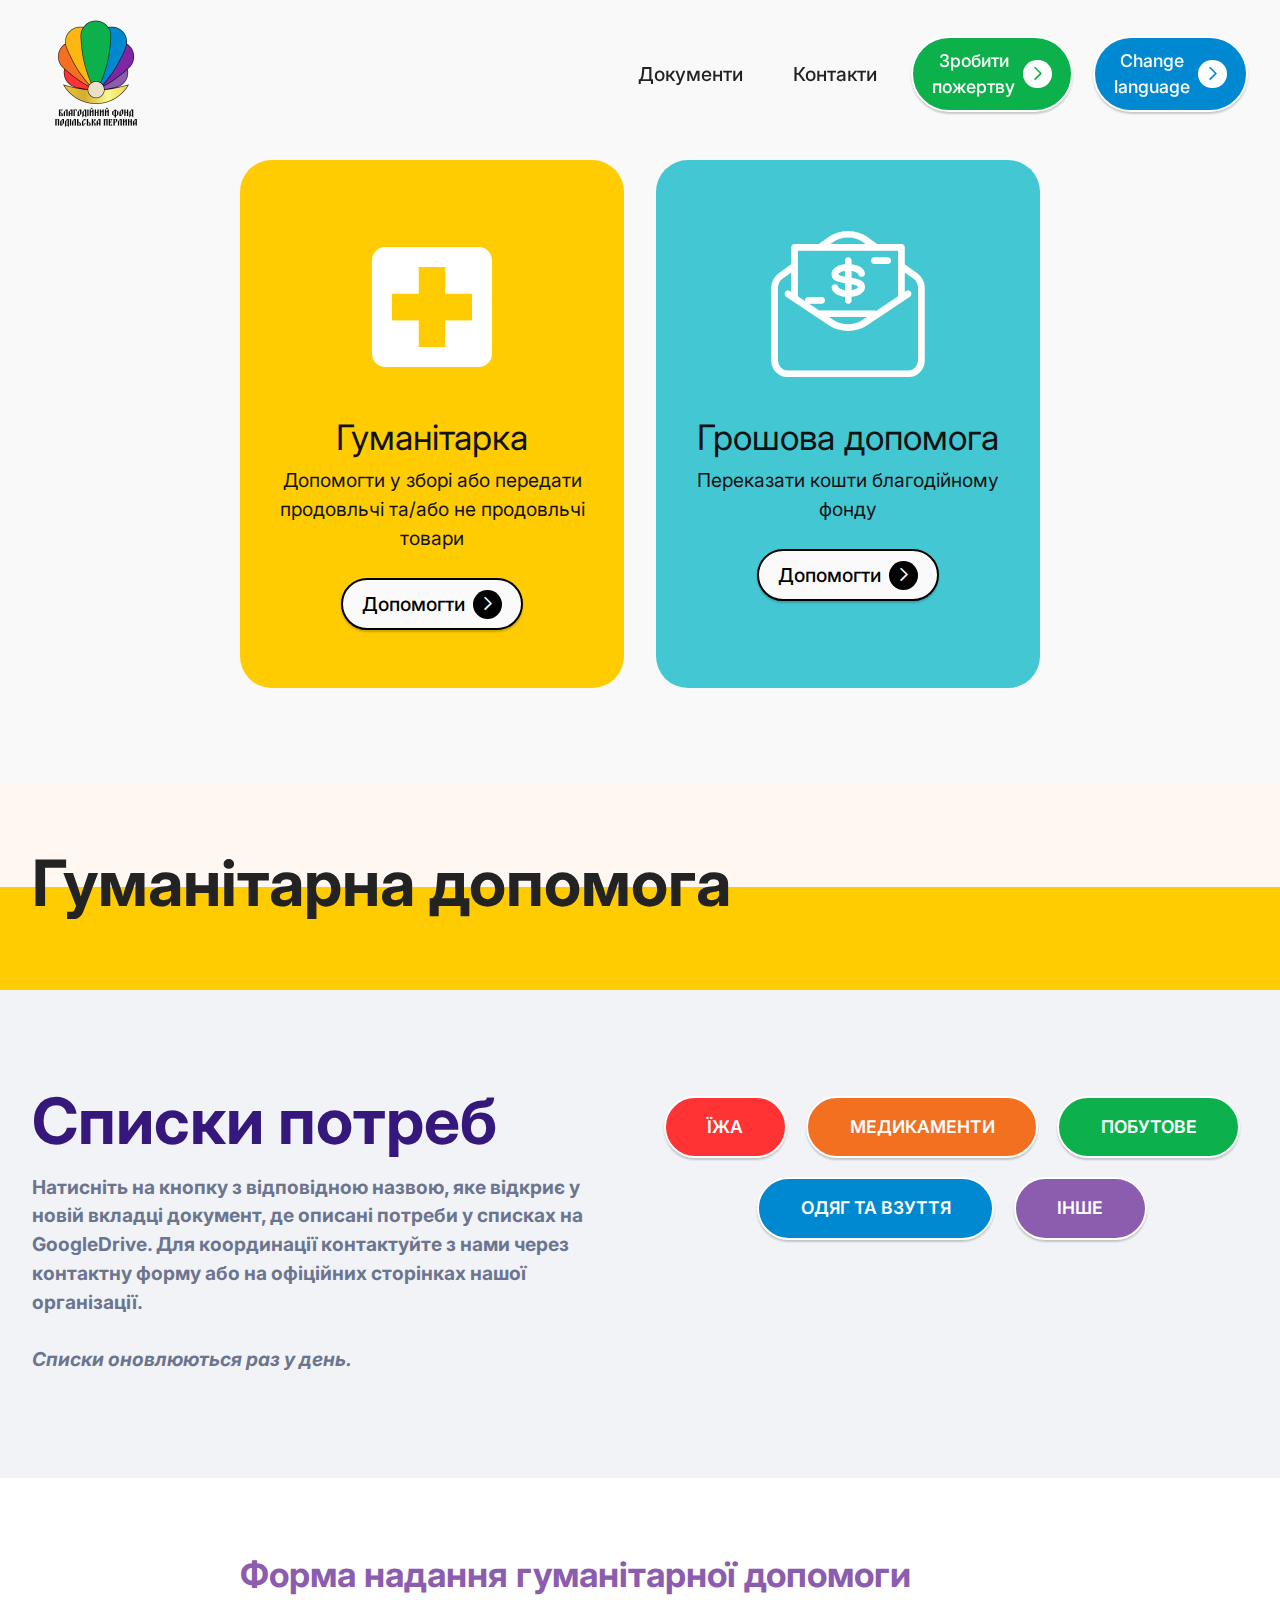
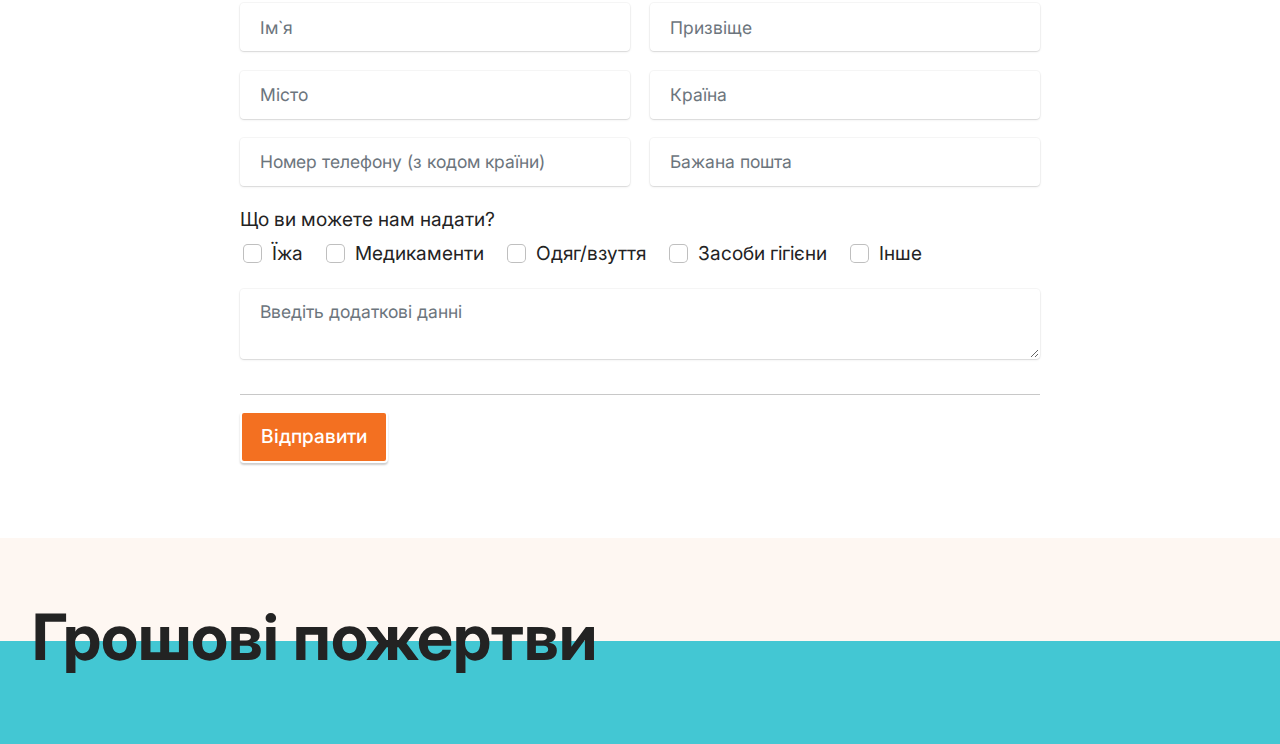
==== page1.html @ e2c73877 "create github pages" ====
<!DOCTYPE html>
<html  >
<head>
  
  <meta charset="UTF-8">
  <meta http-equiv="X-UA-Compatible" content="IE=edge">
  
  <meta name="twitter:card" content="summary_large_image"/>
  <meta name="twitter:image:src" content="">
  <meta property="og:image" content="">
  <meta name="twitter:title" content="Page 1">
  <meta name="viewport" content="width=device-width, initial-scale=1, minimum-scale=1">
  <link rel="shortcut icon" href="assets/images/final-logo-256x256.png" type="image/x-icon">
  <meta name="description" content="">
  
  
  <title>Page 1</title>
  <link rel="stylesheet" href="assets/web/assets/mobirise-icons2/mobirise2.css">
  <link rel="stylesheet" href="assets/Material-Design-Icons/css/material.css">
  <link rel="stylesheet" href="assets/icon54/style.css">
  <link rel="stylesheet" href="assets/bootstrap/css/bootstrap.min.css">
  <link rel="stylesheet" href="assets/bootstrap/css/bootstrap-grid.min.css">
  <link rel="stylesheet" href="assets/bootstrap/css/bootstrap-reboot.min.css">
  <link rel="stylesheet" href="assets/dropdown/css/style.css">
  <link rel="stylesheet" href="assets/socicon/css/styles.css">
  <link rel="stylesheet" href="assets/theme/css/style.css">
  <link rel="stylesheet" href="assets/recaptcha.css">
  <link rel="preload" href="https://fonts.googleapis.com/css?family=Inter:100,200,300,400,500,600,700,800,900&display=swap" as="style" onload="this.onload=null;this.rel='stylesheet'">
  <noscript><link rel="stylesheet" href="https://fonts.googleapis.com/css?family=Inter:100,200,300,400,500,600,700,800,900&display=swap"></noscript>
  <link rel="preload" as="style" href="assets/mobirise/css/mbr-additional.css"><link rel="stylesheet" href="assets/mobirise/css/mbr-additional.css" type="text/css">
  
  
  
  
</head>
<body>
  
  <section data-bs-version="5.1" class="menu menu1 cid-sHbQdfb5pP" once="menu" id="menu01-7">
    
    <nav class="navbar navbar-dropdown navbar-fixed-top navbar-expand-lg">
        <div class="container">
            <div class="navbar-brand">
                <span class="navbar-logo">
                    
                        <a href="index.html"><img src="assets/images/final-logo-256x256.png" alt="PodilskaPerlyna" style="height: 8rem;"></a>
                    
                </span>
                
            </div>
            <button class="navbar-toggler" type="button" data-toggle="collapse" data-bs-toggle="collapse" data-target="#navbarSupportedContent" data-bs-target="#navbarSupportedContent" aria-controls="navbarNavAltMarkup" aria-expanded="false" aria-label="Toggle navigation">
                <div class="hamburger">
                    <span></span>
                    <span></span>
                    <span></span>
                    <span></span>
                </div>
            </button>
            <div class="collapse navbar-collapse" id="navbarSupportedContent">
                <ul class="navbar-nav nav-dropdown" data-app-modern-menu="true"><li class="nav-item"><a class="nav-link link text-black text-primary display-7" href="index.html#contacts02-6">Документи</a>
                    </li><li class="nav-item"><a class="nav-link link text-black text-primary display-7" href="index.html">Контакти</a></li></ul>
                
                <div class="navbar-buttons align-right mbr-section-btn"><a class="btn btn-info display-4" href="page1.html#top"><span class="mobi-mbri mobi-mbri-arrow-next mbr-iconfont mbr-iconfont-btn"></span>Зробити <br>пожертву</a> <a class="btn btn-warning display-4" href="#"><span class="mobi-mbri mobi-mbri-arrow-next mbr-iconfont mbr-iconfont-btn"></span>Change <br>language</a></div>
            </div>
        </div>
    </nav>
</section>

<section data-bs-version="5.1" class="features9 cid-t0g4gqrXmI" id="features09-8">
    
    
    <div class="container">
        
        <div class="row justify-content-center">
            <div class="сol-12 col-md-12 col-lg-4 md-pb">
                <div class="card1 item-wrapper">

                    <div class="iconfont-wrapper">
                        <span class="mbr-iconfont mdi-maps-local-hospital"></span>
                    </div>
                    <div class="item-content">
                        <h5 class="item-title2 align-left mb-2 mbr-fonts-style display-5">Гуманітарка</h5>
                        <h6 class="item-subtitle align-right mb-1 mbr-fonts-style display-7">Допомогти у зборі або передати продовльчі та/або не продовльчі товари</h6>

                        <div class="mbr-flex mt-3">

                            <div class="mbr-section-btn align-right"><a href="page1.html#content2-9" class="btn item-btn btn-white display-7" target="_blank"><span class="mobi-mbri mobi-mbri-arrow-next mbr-iconfont mbr-iconfont-btn"></span>Допомогти</a></div>
                            


                        </div>
                        


                    </div>
                </div>
            </div>

            <div class="сol-12 col-md-12 col-lg-4 md-pb">
                <div class="card2 item-wrapper">

                    <div class="iconfont-wrapper">
                        <span class="mbr-iconfont icon54-v1-send-money"></span>
                    </div>
                    <div class="item-content">
                        <h5 class="item-title2 align-left mb-2 mbr-fonts-style display-5">Грошова допомога</h5>
                        <h6 class="item-subtitle align-right mb-1 mbr-fonts-style display-7">Переказати кошти благодійному фонду</h6>

                        <div class="mbr-flex mt-3">

                            <div class="mbr-section-btn align-right"><a href="page1.html#content2-a" class="btn item-btn btn-white display-7" target="_blank"><span class="mobi-mbri mobi-mbri-arrow-next mbr-iconfont mbr-iconfont-btn"></span>Допомогти</a></div>
                            


                        </div>
                        


                    </div>
                </div>
            </div>

            
        </div>
    </div>
</section>

<section data-bs-version="5.1" class="content2 cid-t0g6HzKvQ7" id="content2-9">
    
    <div class="container">
        <div class="row justify-content-center">
            <div class="col-md-12 col-lg-12">
                <h3 class="mbr-section-title mbr-fonts-style display-2">
                    <strong>Гуманітарна допомога</strong></h3>
            </div>
        </div>
    </div>
</section>

<section data-bs-version="5.1" class="content3 cid-t0g8P2N6ca" id="article03-b">
    
    
    <div class="container">
        <div class="row">
            <div class="title col-md-12 col-lg-6 md-pb">
                <h3 class="mbr-section-title mbr-fonts-style align-left mb-3 display-2"><strong>Списки потреб</strong></h3>
                <h4 class="mbr-section-subtitle align-left mbr-fonts-style display-7"><strong>Натисніть на кнопку з відповідною назвою, яке відкриє у новій вкладці документ, де описані потреби у списках на GoogleDrive. Для координації контактуйте з нами через контактну форму або на офіційних сторінках нашої організації.</strong><br><strong> </strong><br><strong><em>Списки оновлюються раз у день.</em></strong></h4>
            </div>

            <div class="title col-md-12 col-lg-6">
                <div class="mbr-section-btn align-center"><a class="btn btn-lg btn-secondary display-4" href="">ЇЖА</a> <a class="btn btn-lg btn-success display-4" href="">МЕДИКАМЕНТИ</a> <a class="btn btn-lg btn-info display-4" href="">ПОБУТОВЕ</a> <a class="btn btn-lg btn-warning display-4" href="">ОДЯГ ТА ВЗУТТЯ</a> <a class="btn btn-lg btn-danger display-4" href="">ІНШЕ</a></div>

            </div>

        </div>
    </div>
</section>

<section class="form cid-t0ga5apyJc" id="formbuilder-e">
    
    
    <div class="container">
        <div class="row">
            <div class="col-lg-8 mx-auto mbr-form" data-form-type="formoid">
<!--Formbuilder Form-->
<form action="https://mobirise.eu/" method="POST" class="mbr-form form-with-styler" data-form-title="HumanitarnaDopomoga"><input type="hidden" name="email" data-form-email="true" value="2bhQsGWgy21/adwQvTjBlpwGAQWY9KUEXMTEbfEfE3HYlr9jlhUGuZQUWdmT2DyfSNOU6PJ7tnDgCfJDgx7YR63k6fGGCszf20hIhl6YXCj2AbDBjR1xTj4RRVW/jTuK.yleTlwChDLpZSn/tc0/uFiON4/lZo7OaVajv/bq7+6s24Rf4b2pmg2c4R/FrAOfHh/VVBa8eZv5k9qsq65S9CguYFyOHt4yuozDpJKfjDIMpIqbeoih6f1pYstpIg8TA">
<div class="form-row">
<div hidden="hidden" data-form-alert="" class="alert alert-success col-12">Дякуємо за бажання співпрацювати! Ми відповімо щойно наші руки дійдуть до пошти!</div>
<div hidden="hidden" data-form-alert-danger="" class="alert alert-danger col-12">Oops...! some problem!</div>
</div>
<div class="dragArea row">
<div class="col-lg-12 col-md-12 col-sm-12">
<h2 class="mbr-fonts-style display-5"><strong>Форма надання гуманітарної допомоги</strong></h2>
</div>
<div class="col-lg-12 col-md-12 col-sm-12 form-group">
<div class="row">
<div class="col">
<input type="text" name="imya" placeholder="Ім`я" data-form-field="imya" class="form-control text-multiple" required="required" value="" id="imya-formbuilder-e">
</div>
<div class="col">
<input type="text" name="pryzvishche" placeholder="Призвіще" data-form-field="pryzvishche" class="form-control text-multiple" required="required" value="" id="pryzvishche-formbuilder-e">
</div>
</div>
</div>
<div class="col-lg-6 col-md-12 col-sm-12 form-group" data-for="misto">
<input type="text" name="misto" placeholder="Місто" data-form-field="misto" class="form-control display-7" value="" id="misto-formbuilder-e">
</div>
<div class="col-lg-6 col-md-12 col-sm-12 form-group" data-for="kraina" style="">
<input type="text" name="kraina" placeholder="Країна" data-form-field="kraina" class="form-control display-7" required="required" value="" id="kraina-formbuilder-e">
</div>
<div class="col-lg-6 col-md-12 col-sm-12 form-group" style="" data-for="telefon">
<input type="number" name="telefon" placeholder="Номер телефону (з кодом країни)" max="100" min="0" step="1" data-form-field="telefon" class="form-control display-7" value="" id="telefon-formbuilder-e">
</div>
<div class="col-lg-6 col-md-12 col-sm-12 form-group" data-for="email">
<input type="email" name="email" placeholder="Бажана пошта" data-form-field="email" class="form-control display-7" required="required" value="" id="email-formbuilder-e">
</div>
<div class="col-lg-12 col-md-12 col-sm-12 form-group">
<div class="form-control-label">
<label for="checkbox" class="mbr-fonts-style display-7">Що ви можете нам надати?</label>
</div>
<div data-for="Їжа" class="form-check form-check-inline ms-2">
<input type="checkbox" value="Yes" name="Їжа" data-form-field="Їжа" class="form-check-input display-7" id="Їжа-formbuilder-e">
<label for="Їжа-formbuilder-e" class="form-check-label display-7">Їжа</label>
</div>
<div data-for="Медикаменти" class="form-check form-check-inline ms-2">
<input type="checkbox" value="Yes" name="Медикаменти" data-form-field="Медикаменти" class="form-check-input display-7" id="Медикаменти-formbuilder-e">
<label for="Медикаменти-formbuilder-e" class="form-check-label display-7">Медикаменти</label>
</div>
<div data-for="Одяг/взуття" class="form-check form-check-inline ms-2">
<input type="checkbox" value="Yes" name="Одяг/взуття" data-form-field="Одяг/взуття" class="form-check-input display-7" id="Одяг/взуття-formbuilder-e">
<label for="Одяг/взуття-formbuilder-e" class="form-check-label display-7">Одяг/взуття</label>
</div>
<div data-for="Засоби гігієни" class="form-check form-check-inline ms-2">
<input type="checkbox" value="Yes" name="Засоби гігієни" data-form-field="Засоби гігієни" class="form-check-input display-7" id="Засоби гігієни-formbuilder-e">
<label for="Засоби гігієни-formbuilder-e" class="form-check-label display-7">Засоби гігієни</label>
</div>
<div data-for="Інше" class="form-check form-check-inline ms-2">
<input type="checkbox" value="Yes" name="Інше" data-form-field="Інше" class="form-check-input display-7" id="Інше-formbuilder-e">
<label for="Інше-formbuilder-e" class="form-check-label display-7">Інше</label>
</div>
</div>
<div class="col-lg-12 col-md-12 col-sm-12 form-group" data-for="povidolmenya">
<textarea name="povidolmenya" placeholder="Введіть додаткові данні" data-form-field="povidolmenya" class="form-control display-7" id="povidolmenya-formbuilder-e"></textarea>
</div>
<div class="col-lg-12 col-md-12 col-sm-12">
<hr>
</div>
<div class="col-auto"><button type="submit" class="w-100 btn btn-success display-7">Відправити</button></div>
</div>
</form><!--Formbuilder Form-->
</div>
        </div>
    </div>
</section>





<section data-bs-version="5.1" class="content2 cid-t0g6Ig52nd" id="content2-a">
    
    <div class="container">
        <div class="row justify-content-center">
            <div class="col-md-12 col-lg-12">
                <h3 class="mbr-section-title mbr-fonts-style display-2"><strong>Грошові пожертви</strong></h3>
            </div>
        </div>
    </div>
</section>


<script src="assets/bootstrap/js/bootstrap.bundle.min.js"></script>
  <script src="assets/smoothscroll/smooth-scroll.js"></script>
  <script src="assets/ytplayer/index.js"></script>
  <script src="assets/dropdown/js/navbar-dropdown.js"></script>
  <script src="assets/theme/js/script.js"></script>
  <script src="assets/formoid.min.js"></script>
  
  
  
</body>
</html>
---- assets/web/assets/mobirise-icons2/mobirise2.css ----
@font-face {
  font-family: 'Moririse2';
  font-display: swap;
  src:  url('mobirise2.eot?f2bix4');
  src:  url('mobirise2.eot?f2bix4#iefix') format('embedded-opentype'),
    url('mobirise2.ttf?f2bix4') format('truetype'),
    url('mobirise2.woff?f2bix4') format('woff'),
    url('mobirise2.svg?f2bix4#mobirise2') format('svg');
  font-weight: normal;
  font-style: normal;
}

[class^="mobi-"], [class*=" mobi-"] {
  /* use !important to prevent issues with browser extensions that change fonts */
  font-family: 'Moririse2' !important;
  speak: none;
  font-style: normal;
  font-weight: normal;
  font-variant: normal;
  text-transform: none;
  line-height: 1;

  /* Better Font Rendering =========== */
  -webkit-font-smoothing: antialiased;
  -moz-osx-font-smoothing: grayscale;
}

.mobi-mbri-add-submenu:before {
  content: "\e900";
}
.mobi-mbri-alert:before {
  content: "\e901";
}
.mobi-mbri-align-center:before {
  content: "\e902";
}
.mobi-mbri-align-justify:before {
  content: "\e903";
}
.mobi-mbri-align-left:before {
  content: "\e904";
}
.mobi-mbri-align-right:before {
  content: "\e905";
}
.mobi-mbri-android:before {
  content: "\e906";
}
.mobi-mbri-apple:before {
  content: "\e907";
}
.mobi-mbri-arrow-down:before {
  content: "\e908";
}
.mobi-mbri-arrow-next:before {
  content: "\e909";
}
.mobi-mbri-arrow-prev:before {
  content: "\e90a";
}
.mobi-mbri-arrow-up:before {
  content: "\e90b";
}
.mobi-mbri-bold:before {
  content: "\e90c";
}
.mobi-mbri-bookmark:before {
  content: "\e90d";
}
.mobi-mbri-bootstrap:before {
  content: "\e90e";
}
.mobi-mbri-briefcase:before {
  content: "\e90f";
}
.mobi-mbri-browse:before {
  content: "\e910";
}
.mobi-mbri-bulleted-list:before {
  content: "\e911";
}
.mobi-mbri-calendar:before {
  content: "\e912";
}
.mobi-mbri-camera:before {
  content: "\e913";
}
.mobi-mbri-cart-add:before {
  content: "\e914";
}
.mobi-mbri-cart-full:before {
  content: "\e915";
}
.mobi-mbri-cash:before {
  content: "\e916";
}
.mobi-mbri-change-style:before {
  content: "\e917";
}
.mobi-mbri-chat:before {
  content: "\e918";
}
.mobi-mbri-clock:before {
  content: "\e919";
}
.mobi-mbri-close:before {
  content: "\e91a";
}
.mobi-mbri-cloud:before {
  content: "\e91b";
}
.mobi-mbri-code:before {
  content: "\e91c";
}
.mobi-mbri-contact-form:before {
  content: "\e91d";
}
.mobi-mbri-credit-card:before {
  content: "\e91e";
}
.mobi-mbri-cursor-click:before {
  content: "\e91f";
}
.mobi-mbri-cust-feedback:before {
  content: "\e920";
}
.mobi-mbri-database:before {
  content: "\e921";
}
.mobi-mbri-delivery:before {
  content: "\e922";
}
.mobi-mbri-desktop:before {
  content: "\e923";
}
.mobi-mbri-devices:before {
  content: "\e924";
}
.mobi-mbri-down:before {
  content: "\e925";
}
.mobi-mbri-download-2:before {
  content: "\e926";
}
.mobi-mbri-download:before {
  content: "\e927";
}
.mobi-mbri-drag-n-drop-2:before {
  content: "\e928";
}
.mobi-mbri-drag-n-drop:before {
  content: "\e929";
}
.mobi-mbri-edit-2:before {
  content: "\e92a";
}
.mobi-mbri-edit:before {
  content: "\e92b";
}
.mobi-mbri-error:before {
  content: "\e92c";
}
.mobi-mbri-extension:before {
  content: "\e92d";
}
.mobi-mbri-features:before {
  content: "\e92e";
}
.mobi-mbri-file:before {
  content: "\e92f";
}
.mobi-mbri-flag:before {
  content: "\e930";
}
.mobi-mbri-folder:before {
  content: "\e931";
}
.mobi-mbri-gift:before {
  content: "\e932";
}
.mobi-mbri-github:before {
  content: "\e933";
}
.mobi-mbri-globe-2:before {
  content: "\e934";
}
.mobi-mbri-globe:before {
  content: "\e935";
}
.mobi-mbri-growing-chart:before {
  content: "\e936";
}
.mobi-mbri-hearth:before {
  content: "\e937";
}
.mobi-mbri-help:before {
  content: "\e938";
}
.mobi-mbri-home:before {
  content: "\e939";
}
.mobi-mbri-hot-cup:before {
  content: "\e93a";
}
.mobi-mbri-idea:before {
  content: "\e93b";
}
.mobi-mbri-image-gallery:before {
  content: "\e93c";
}
.mobi-mbri-image-slider:before {
  content: "\e93d";
}
.mobi-mbri-info:before {
  content: "\e93e";
}
.mobi-mbri-italic:before {
  content: "\e93f";
}
.mobi-mbri-key:before {
  content: "\e940";
}
.mobi-mbri-laptop:before {
  content: "\e941";
}
.mobi-mbri-layers:before {
  content: "\e942";
}
.mobi-mbri-left-right:before {
  content: "\e943";
}
.mobi-mbri-left:before {
  content: "\e944";
}
.mobi-mbri-letter:before {
  content: "\e945";
}
.mobi-mbri-like:before {
  content: "\e946";
}
.mobi-mbri-link:before {
  content: "\e947";
}
.mobi-mbri-lock:before {
  content: "\e948";
}
.mobi-mbri-login:before {
  content: "\e949";
}
.mobi-mbri-logout:before {
  content: "\e94a";
}
.mobi-mbri-magic-stick:before {
  content: "\e94b";
}
.mobi-mbri-map-pin:before {
  content: "\e94c";
}
.mobi-mbri-menu:before {
  content: "\e94d";
}
.mobi-mbri-mobile-2:before {
  content: "\e94e";
}
.mobi-mbri-mobile-horizontal:before {
  content: "\e94f";
}
.mobi-mbri-mobile:before {
  content: "\e950";
}
.mobi-mbri-mobirise:before {
  content: "\e951";
}
.mobi-mbri-more-horizontal:before {
  content: "\e952";
}
.mobi-mbri-more-vertical:before {
  content: "\e953";
}
.mobi-mbri-music:before {
  content: "\e954";
}
.mobi-mbri-new-file:before {
  content: "\e955";
}
.mobi-mbri-numbered-list:before {
  content: "\e956";
}
.mobi-mbri-opened-folder:before {
  content: "\e957";
}
.mobi-mbri-pages:before {
  content: "\e958";
}
.mobi-mbri-paper-plane:before {
  content: "\e959";
}
.mobi-mbri-paperclip:before {
  content: "\e95a";
}
.mobi-mbri-phone:before {
  content: "\e95b";
}
.mobi-mbri-photo:before {
  content: "\e95c";
}
.mobi-mbri-photos:before {
  content: "\e95d";
}
.mobi-mbri-pin:before {
  content: "\e95e";
}
.mobi-mbri-play:before {
  content: "\e95f";
}
.mobi-mbri-plus:before {
  content: "\e960";
}
.mobi-mbri-preview:before {
  content: "\e961";
}
.mobi-mbri-print:before {
  content: "\e962";
}
.mobi-mbri-protect:before {
  content: "\e963";
}
.mobi-mbri-question:before {
  content: "\e964";
}
.mobi-mbri-quote-left:before {
  content: "\e965";
}
.mobi-mbri-quote-right:before {
  content: "\e966";
}
.mobi-mbri-redo:before {
  content: "\e967";
}
.mobi-mbri-refresh:before {
  content: "\e968";
}
.mobi-mbri-responsive-2:before {
  content: "\e969";
}
.mobi-mbri-responsive:before {
  content: "\e96a";
}
.mobi-mbri-right:before {
  content: "\e96b";
}
.mobi-mbri-rocket:before {
  content: "\e96c";
}
.mobi-mbri-sad-face:before {
  content: "\e96d";
}
.mobi-mbri-sale:before {
  content: "\e96e";
}
.mobi-mbri-save:before {
  content: "\e96f";
}
.mobi-mbri-search:before {
  content: "\e970";
}
.mobi-mbri-setting-2:before {
  content: "\e971";
}
.mobi-mbri-setting-3:before {
  content: "\e972";
}
.mobi-mbri-setting:before {
  content: "\e973";
}
.mobi-mbri-share:before {
  content: "\e974";
}
.mobi-mbri-shopping-bag:before {
  content: "\e975";
}
.mobi-mbri-shopping-basket:before {
  content: "\e976";
}
.mobi-mbri-shopping-cart:before {
  content: "\e977";
}
.mobi-mbri-sites:before {
  content: "\e978";
}
.mobi-mbri-smile-face:before {
  content: "\e979";
}
.mobi-mbri-speed:before {
  content: "\e97a";
}
.mobi-mbri-star:before {
  content: "\e97b";
}
.mobi-mbri-success:before {
  content: "\e97c";
}
.mobi-mbri-sun:before {
  content: "\e97d";
}
.mobi-mbri-sun2:before {
  content: "\e97e";
}
.mobi-mbri-tablet-vertical:before {
  content: "\e97f";
}
.mobi-mbri-tablet:before {
  content: "\e980";
}
.mobi-mbri-target:before {
  content: "\e981";
}
.mobi-mbri-timer:before {
  content: "\e982";
}
.mobi-mbri-to-ftp:before {
  content: "\e983";
}
.mobi-mbri-to-local-drive:before {
  content: "\e984";
}
.mobi-mbri-touch-swipe:before {
  content: "\e985";
}
.mobi-mbri-touch:before {
  content: "\e986";
}
.mobi-mbri-trash:before {
  content: "\e987";
}
.mobi-mbri-underline:before {
  content: "\e988";
}
.mobi-mbri-undo:before {
  content: "\e989";
}
.mobi-mbri-unlink:before {
  content: "\e98a";
}
.mobi-mbri-unlock:before {
  content: "\e98b";
}
.mobi-mbri-up-down:before {
  content: "\e98c";
}
.mobi-mbri-up:before {
  content: "\e98d";
}
.mobi-mbri-update:before {
  content: "\e98e";
}
.mobi-mbri-upload-2:before {
  content: "\e98f";
}
.mobi-mbri-upload:before {
  content: "\e990";
}
.mobi-mbri-user-2:before {
  content: "\e991";
}
.mobi-mbri-user:before {
  content: "\e992";
}
.mobi-mbri-users:before {
  content: "\e993";
}
.mobi-mbri-video-play:before {
  content: "\e994";
}
.mobi-mbri-video:before {
  content: "\e995";
}
.mobi-mbri-watch:before {
  content: "\e996";
}
.mobi-mbri-website-theme-2:before {
  content: "\e997";
}
.mobi-mbri-website-theme:before {
  content: "\e998";
}
.mobi-mbri-wifi:before {
  content: "\e999";
}
.mobi-mbri-windows:before {
  content: "\e99a";
}
.mobi-mbri-zoom-in:before {
  content: "\e99b";
}
.mobi-mbri-zoom-out:before {
  content: "\e99c";
}
---- assets/Material-Design-Icons/css/material.css ----
@font-face {
  font-family: 'Material-Design-Icons';
  src: url('../fonts/Material-Design-Icons.eot?3ocs8m');
  src: url('../fonts/Material-Design-Icons.eot?#iefix3ocs8m') format('embedded-opentype'), url('../fonts/Material-Design-Icons.woff?3ocs8m') format('woff'), url('../fonts/Material-Design-Icons.ttf?3ocs8m') format('truetype'), url('../fonts/Material-Design-Icons.svg?3ocs8m#Material-Design-Icons') format('svg');
  font-weight: normal;
  font-style: normal;
}
[class^="mdi-"],
[class*="mdi-"] {
  speak: none;
  display: inline-block;
  font-style: normal;
  font-variant:normal;
  font-weight:normal;
/*  font-size:24px;*/
  line-height:1;
  font-family:'Material-Design-Icons' !important;
  text-rendering: auto;
  
  -webkit-font-smoothing: antialiased;
  -moz-osx-font-smoothing: grayscale;
  -webkit-transform: translate(0, 0);
      -ms-transform: translate(0, 0);
          transform: translate(0, 0);
}
[class^="mdi-"]:before,
[class*="mdi-"]:before {
  display: inline-block;
  speak: none;
  text-decoration: inherit;
}
[class^="mdi-"].pull-left,
[class*="mdi-"].pull-left {
  margin-right: .3em;
}
[class^="mdi-"].pull-right,
[class*="mdi-"].pull-right {
  margin-left: .3em;
}
[class^="mdi-"].mdi-lg:before,
[class*="mdi-"].mdi-lg:before,
[class^="mdi-"].mdi-lg:after,
[class*="mdi-"].mdi-lg:after {
  font-size: 1.33333333em;
  line-height: 0.75em;
  vertical-align: -15%;
}
[class^="mdi-"].mdi-2x:before,
[class*="mdi-"].mdi-2x:before,
[class^="mdi-"].mdi-2x:after,
[class*="mdi-"].mdi-2x:after {
  font-size: 2em;
}
[class^="mdi-"].mdi-3x:before,
[class*="mdi-"].mdi-3x:before,
[class^="mdi-"].mdi-3x:after,
[class*="mdi-"].mdi-3x:after {
  font-size: 3em;
}
[class^="mdi-"].mdi-4x:before,
[class*="mdi-"].mdi-4x:before,
[class^="mdi-"].mdi-4x:after,
[class*="mdi-"].mdi-4x:after {
  font-size: 4em;
}
[class^="mdi-"].mdi-5x:before,
[class*="mdi-"].mdi-5x:before,
[class^="mdi-"].mdi-5x:after,
[class*="mdi-"].mdi-5x:after {
  font-size: 5em;
}
[class^="mdi-device-signal-cellular-"]:after,
[class^="mdi-device-battery-"]:after,
[class^="mdi-device-battery-charging-"]:after,
[class^="mdi-device-signal-cellular-connected-no-internet-"]:after,
[class^="mdi-device-signal-wifi-"]:after,
[class^="mdi-device-signal-wifi-statusbar-not-connected"]:after,
.mdi-device-network-wifi:after {
  opacity: .3;
  position: absolute;
  left: 0;
  top: 0;
  z-index: 1;
  display: inline-block;
  speak: none;
  text-decoration: inherit;
}
[class^="mdi-device-signal-cellular-"]:after {
  content: "\e758";
}
[class^="mdi-device-battery-"]:after {
  content: "\e735";
}
[class^="mdi-device-battery-charging-"]:after {
  content: "\e733";
}
[class^="mdi-device-signal-cellular-connected-no-internet-"]:after {
  content: "\e75d";
}
[class^="mdi-device-signal-wifi-"]:after,
.mdi-device-network-wifi:after {
  content: "\e765";
}
[class^="mdi-device-signal-wifi-statusbasr-not-connected"]:after {
  content: "\e8f7";
}
.mdi-device-signal-cellular-off:after,
.mdi-device-signal-cellular-null:after,
.mdi-device-signal-cellular-no-sim:after,
.mdi-device-signal-wifi-off:after,
.mdi-device-signal-wifi-4-bar:after,
.mdi-device-signal-cellular-4-bar:after,
.mdi-device-battery-alert:after,
.mdi-device-signal-cellular-connected-no-internet-4-bar:after,
.mdi-device-battery-std:after,
.mdi-device-battery-full .mdi-device-battery-unknown:after {
  content: "";
}
.mdi-fw {
  width: 1.28571429em;
  text-align: center;
}
.mdi-ul {
  padding-left: 0;
  margin-left: 2.14285714em;
  list-style-type: none;
}
.mdi-ul > li {
  position: relative;
}
.mdi-li {
  position: absolute;
  left: -2.14285714em;
  width: 2.14285714em;
  top: 0.14285714em;
  text-align: center;
}
.mdi-li.mdi-lg {
  left: -1.85714286em;
}
.mdi-border {
  padding: .2em .25em .15em;
  border: solid 0.08em #eeeeee;
  border-radius: .1em;
}
.mdi-spin {
  -webkit-animation: mdi-spin 2s infinite linear;
  animation: mdi-spin 2s infinite linear;
  -webkit-transform-origin: 50% 50%;
  -ms-transform-origin: 50% 50%;
      transform-origin: 50% 50%;
}
.mdi-pulse {
  -webkit-animation: mdi-spin 1s steps(8) infinite;
  animation: mdi-spin 1s steps(8) infinite;
  -webkit-transform-origin: 50% 50%;
  -ms-transform-origin: 50% 50%;
      transform-origin: 50% 50%;
}
@-webkit-keyframes mdi-spin {
  0% {
    -webkit-transform: rotate(0deg);
    transform: rotate(0deg);
  }
  100% {
    -webkit-transform: rotate(359deg);
    transform: rotate(359deg);
  }
}
@keyframes mdi-spin {
  0% {
    -webkit-transform: rotate(0deg);
    transform: rotate(0deg);
  }
  100% {
    -webkit-transform: rotate(359deg);
    transform: rotate(359deg);
  }
}
.mdi-rotate-90 {
  filter: progid:DXImageTransform.Microsoft.BasicImage(rotation=1);
  -webkit-transform: rotate(90deg);
  -ms-transform: rotate(90deg);
  transform: rotate(90deg);
}
.mdi-rotate-180 {
  filter: progid:DXImageTransform.Microsoft.BasicImage(rotation=2);
  -webkit-transform: rotate(180deg);
  -ms-transform: rotate(180deg);
  transform: rotate(180deg);
}
.mdi-rotate-270 {
  filter: progid:DXImageTransform.Microsoft.BasicImage(rotation=3);
  -webkit-transform: rotate(270deg);
  -ms-transform: rotate(270deg);
  transform: rotate(270deg);
}
.mdi-flip-horizontal {
  filter: progid:DXImageTransform.Microsoft.BasicImage(rotation=0, mirror=1);
  -webkit-transform: scale(-1, 1);
  -ms-transform: scale(-1, 1);
  transform: scale(-1, 1);
}
.mdi-flip-vertical {
  filter: progid:DXImageTransform.Microsoft.BasicImage(rotation=2, mirror=1);
  -webkit-transform: scale(1, -1);
  -ms-transform: scale(1, -1);
  transform: scale(1, -1);
}
:root .mdi-rotate-90,
:root .mdi-rotate-180,
:root .mdi-rotate-270,
:root .mdi-flip-horizontal,
:root .mdi-flip-vertical {
  -webkit-filter: none;
          filter: none;
}
.mdi-stack {
  position: relative;
  display: inline-block;
  width: 2em;
  height: 2em;
  line-height: 2em;
  vertical-align: middle;
}
.mdi-stack-1x,
.mdi-stack-2x {
  position: absolute;
  left: 0;
  width: 100%;
  text-align: center;
}
.mdi-stack-1x {
  line-height: inherit;
}
.mdi-stack-2x {
  font-size: 2em;
}
.mdi-inverse {
  color: #ffffff;
}
/* Start Icons */
.mdi-action-3d-rotation:before {
  content: "\e600";
}
.mdi-action-accessibility:before {
  content: "\e601";
}
.mdi-action-account-balance-wallet:before {
  content: "\e602";
}
.mdi-action-account-balance:before {
  content: "\e603";
}
.mdi-action-account-box:before {
  content: "\e604";
}
.mdi-action-account-child:before {
  content: "\e605";
}
.mdi-action-account-circle:before {
  content: "\e606";
}
.mdi-action-add-shopping-cart:before {
  content: "\e607";
}
.mdi-action-alarm-add:before {
  content: "\e608";
}
.mdi-action-alarm-off:before {
  content: "\e609";
}
.mdi-action-alarm-on:before {
  content: "\e60a";
}
.mdi-action-alarm:before {
  content: "\e60b";
}
.mdi-action-android:before {
  content: "\e60c";
}
.mdi-action-announcement:before {
  content: "\e60d";
}
.mdi-action-aspect-ratio:before {
  content: "\e60e";
}
.mdi-action-assessment:before {
  content: "\e60f";
}
.mdi-action-assignment-ind:before {
  content: "\e610";
}
.mdi-action-assignment-late:before {
  content: "\e611";
}
.mdi-action-assignment-return:before {
  content: "\e612";
}
.mdi-action-assignment-returned:before {
  content: "\e613";
}
.mdi-action-assignment-turned-in:before {
  content: "\e614";
}
.mdi-action-assignment:before {
  content: "\e615";
}
.mdi-action-autorenew:before {
  content: "\e616";
}
.mdi-action-backup:before {
  content: "\e617";
}
.mdi-action-book:before {
  content: "\e618";
}
.mdi-action-bookmark-outline:before {
  content: "\e619";
}
.mdi-action-bookmark:before {
  content: "\e61a";
}
.mdi-action-bug-report:before {
  content: "\e61b";
}
.mdi-action-cached:before {
  content: "\e61c";
}
.mdi-action-check-circle:before {
  content: "\e61d";
}
.mdi-action-class:before {
  content: "\e61e";
}
.mdi-action-credit-card:before {
  content: "\e61f";
}
.mdi-action-dashboard:before {
  content: "\e620";
}
.mdi-action-delete:before {
  content: "\e621";
}
.mdi-action-description:before {
  content: "\e622";
}
.mdi-action-dns:before {
  content: "\e623";
}
.mdi-action-done-all:before {
  content: "\e624";
}
.mdi-action-done:before {
  content: "\e625";
}
.mdi-action-event:before {
  content: "\e626";
}
.mdi-action-exit-to-app:before {
  content: "\e627";
}
.mdi-action-explore:before {
  content: "\e628";
}
.mdi-action-extension:before {
  content: "\e629";
}
.mdi-action-face-unlock:before {
  content: "\e62a";
}
.mdi-action-favorite-outline:before {
  content: "\e62b";
}
.mdi-action-favorite:before {
  content: "\e62c";
}
.mdi-action-find-in-page:before {
  content: "\e62d";
}
.mdi-action-find-replace:before {
  content: "\e62e";
}
.mdi-action-flip-to-back:before {
  content: "\e62f";
}
.mdi-action-flip-to-front:before {
  content: "\e630";
}
.mdi-action-get-app:before {
  content: "\e631";
}
.mdi-action-grade:before {
  content: "\e632";
}
.mdi-action-group-work:before {
  content: "\e633";
}
.mdi-action-help:before {
  content: "\e634";
}
.mdi-action-highlight-remove:before {
  content: "\e635";
}
.mdi-action-history:before {
  content: "\e636";
}
.mdi-action-home:before {
  content: "\e637";
}
.mdi-action-https:before {
  content: "\e638";
}
.mdi-action-info-outline:before {
  content: "\e639";
}
.mdi-action-info:before {
  content: "\e63a";
}
.mdi-action-input:before {
  content: "\e63b";
}
.mdi-action-invert-colors:before {
  content: "\e63c";
}
.mdi-action-label-outline:before {
  content: "\e63d";
}
.mdi-action-label:before {
  content: "\e63e";
}
.mdi-action-language:before {
  content: "\e63f";
}
.mdi-action-launch:before {
  content: "\e640";
}
.mdi-action-list:before {
  content: "\e641";
}
.mdi-action-lock-open:before {
  content: "\e642";
}
.mdi-action-lock-outline:before {
  content: "\e643";
}
.mdi-action-lock:before {
  content: "\e644";
}
.mdi-action-loyalty:before {
  content: "\e645";
}
.mdi-action-markunread-mailbox:before {
  content: "\e646";
}
.mdi-action-note-add:before {
  content: "\e647";
}
.mdi-action-open-in-browser:before {
  content: "\e648";
}
.mdi-action-open-in-new:before {
  content: "\e649";
}
.mdi-action-open-with:before {
  content: "\e64a";
}
.mdi-action-pageview:before {
  content: "\e64b";
}
.mdi-action-payment:before {
  content: "\e64c";
}
.mdi-action-perm-camera-mic:before {
  content: "\e64d";
}
.mdi-action-perm-contact-cal:before {
  content: "\e64e";
}
.mdi-action-perm-data-setting:before {
  content: "\e64f";
}
.mdi-action-perm-device-info:before {
  content: "\e650";
}
.mdi-action-perm-identity:before {
  content: "\e651";
}
.mdi-action-perm-media:before {
  content: "\e652";
}
.mdi-action-perm-phone-msg:before {
  content: "\e653";
}
.mdi-action-perm-scan-wifi:before {
  content: "\e654";
}
.mdi-action-picture-in-picture:before {
  content: "\e655";
}
.mdi-action-polymer:before {
  content: "\e656";
}
.mdi-action-print:before {
  content: "\e657";
}
.mdi-action-query-builder:before {
  content: "\e658";
}
.mdi-action-question-answer:before {
  content: "\e659";
}
.mdi-action-receipt:before {
  content: "\e65a";
}
.mdi-action-redeem:before {
  content: "\e65b";
}
.mdi-action-reorder:before {
  content: "\e65c";
}
.mdi-action-report-problem:before {
  content: "\e65d";
}
.mdi-action-restore:before {
  content: "\e65e";
}
.mdi-action-room:before {
  content: "\e65f";
}
.mdi-action-schedule:before {
  content: "\e660";
}
.mdi-action-search:before {
  content: "\e661";
}
.mdi-action-settings-applications:before {
  content: "\e662";
}
.mdi-action-settings-backup-restore:before {
  content: "\e663";
}
.mdi-action-settings-bluetooth:before {
  content: "\e664";
}
.mdi-action-settings-cell:before {
  content: "\e665";
}
.mdi-action-settings-display:before {
  content: "\e666";
}
.mdi-action-settings-ethernet:before {
  content: "\e667";
}
.mdi-action-settings-input-antenna:before {
  content: "\e668";
}
.mdi-action-settings-input-component:before {
  content: "\e669";
}
.mdi-action-settings-input-composite:before {
  content: "\e66a";
}
.mdi-action-settings-input-hdmi:before {
  content: "\e66b";
}
.mdi-action-settings-input-svideo:before {
  content: "\e66c";
}
.mdi-action-settings-overscan:before {
  content: "\e66d";
}
.mdi-action-settings-phone:before {
  content: "\e66e";
}
.mdi-action-settings-power:before {
  content: "\e66f";
}
.mdi-action-settings-remote:before {
  content: "\e670";
}
.mdi-action-settings-voice:before {
  content: "\e671";
}
.mdi-action-settings:before {
  content: "\e672";
}
.mdi-action-shop-two:before {
  content: "\e673";
}
.mdi-action-shop:before {
  content: "\e674";
}
.mdi-action-shopping-basket:before {
  content: "\e675";
}
.mdi-action-shopping-cart:before {
  content: "\e676";
}
.mdi-action-speaker-notes:before {
  content: "\e677";
}
.mdi-action-spellcheck:before {
  content: "\e678";
}
.mdi-action-star-rate:before {
  content: "\e679";
}
.mdi-action-stars:before {
  content: "\e67a";
}
.mdi-action-store:before {
  content: "\e67b";
}
.mdi-action-subject:before {
  content: "\e67c";
}
.mdi-action-supervisor-account:before {
  content: "\e67d";
}
.mdi-action-swap-horiz:before {
  content: "\e67e";
}
.mdi-action-swap-vert-circle:before {
  content: "\e67f";
}
.mdi-action-swap-vert:before {
  content: "\e680";
}
.mdi-action-system-update-tv:before {
  content: "\e681";
}
.mdi-action-tab-unselected:before {
  content: "\e682";
}
.mdi-action-tab:before {
  content: "\e683";
}
.mdi-action-theaters:before {
  content: "\e684";
}
.mdi-action-thumb-down:before {
  content: "\e685";
}
.mdi-action-thumb-up:before {
  content: "\e686";
}
.mdi-action-thumbs-up-down:before {
  content: "\e687";
}
.mdi-action-toc:before {
  content: "\e688";
}
.mdi-action-today:before {
  content: "\e689";
}
.mdi-action-track-changes:before {
  content: "\e68a";
}
.mdi-action-translate:before {
  content: "\e68b";
}
.mdi-action-trending-down:before {
  content: "\e68c";
}
.mdi-action-trending-neutral:before {
  content: "\e68d";
}
.mdi-action-trending-up:before {
  content: "\e68e";
}
.mdi-action-turned-in-not:before {
  content: "\e68f";
}
.mdi-action-turned-in:before {
  content: "\e690";
}
.mdi-action-verified-user:before {
  content: "\e691";
}
.mdi-action-view-agenda:before {
  content: "\e692";
}
.mdi-action-view-array:before {
  content: "\e693";
}
.mdi-action-view-carousel:before {
  content: "\e694";
}
.mdi-action-view-column:before {
  content: "\e695";
}
.mdi-action-view-day:before {
  content: "\e696";
}
.mdi-action-view-headline:before {
  content: "\e697";
}
.mdi-action-view-list:before {
  content: "\e698";
}
.mdi-action-view-module:before {
  content: "\e699";
}
.mdi-action-view-quilt:before {
  content: "\e69a";
}
.mdi-action-view-stream:before {
  content: "\e69b";
}
.mdi-action-view-week:before {
  content: "\e69c";
}
.mdi-action-visibility-off:before {
  content: "\e69d";
}
.mdi-action-visibility:before {
  content: "\e69e";
}
.mdi-action-wallet-giftcard:before {
  content: "\e69f";
}
.mdi-action-wallet-membership:before {
  content: "\e6a0";
}
.mdi-action-wallet-travel:before {
  content: "\e6a1";
}
.mdi-action-work:before {
  content: "\e6a2";
}
.mdi-alert-error:before {
  content: "\e6a3";
}
.mdi-alert-warning:before {
  content: "\e6a4";
}
.mdi-av-album:before {
  content: "\e6a5";
}
.mdi-av-closed-caption:before {
  content: "\e6a6";
}
.mdi-av-equalizer:before {
  content: "\e6a7";
}
.mdi-av-explicit:before {
  content: "\e6a8";
}
.mdi-av-fast-forward:before {
  content: "\e6a9";
}
.mdi-av-fast-rewind:before {
  content: "\e6aa";
}
.mdi-av-games:before {
  content: "\e6ab";
}
.mdi-av-hearing:before {
  content: "\e6ac";
}
.mdi-av-high-quality:before {
  content: "\e6ad";
}
.mdi-av-loop:before {
  content: "\e6ae";
}
.mdi-av-mic-none:before {
  content: "\e6af";
}
.mdi-av-mic-off:before {
  content: "\e6b0";
}
.mdi-av-mic:before {
  content: "\e6b1";
}
.mdi-av-movie:before {
  content: "\e6b2";
}
.mdi-av-my-library-add:before {
  content: "\e6b3";
}
.mdi-av-my-library-books:before {
  content: "\e6b4";
}
.mdi-av-my-library-music:before {
  content: "\e6b5";
}
.mdi-av-new-releases:before {
  content: "\e6b6";
}
.mdi-av-not-interested:before {
  content: "\e6b7";
}
.mdi-av-pause-circle-fill:before {
  content: "\e6b8";
}
.mdi-av-pause-circle-outline:before {
  content: "\e6b9";
}
.mdi-av-pause:before {
  content: "\e6ba";
}
.mdi-av-play-arrow:before {
  content: "\e6bb";
}
.mdi-av-play-circle-fill:before {
  content: "\e6bc";
}
.mdi-av-play-circle-outline:before {
  content: "\e6bd";
}
.mdi-av-play-shopping-bag:before {
  content: "\e6be";
}
.mdi-av-playlist-add:before {
  content: "\e6bf";
}
.mdi-av-queue-music:before {
  content: "\e6c0";
}
.mdi-av-queue:before {
  content: "\e6c1";
}
.mdi-av-radio:before {
  content: "\e6c2";
}
.mdi-av-recent-actors:before {
  content: "\e6c3";
}
.mdi-av-repeat-one:before {
  content: "\e6c4";
}
.mdi-av-repeat:before {
  content: "\e6c5";
}
.mdi-av-replay:before {
  content: "\e6c6";
}
.mdi-av-shuffle:before {
  content: "\e6c7";
}
.mdi-av-skip-next:before {
  content: "\e6c8";
}
.mdi-av-skip-previous:before {
  content: "\e6c9";
}
.mdi-av-snooze:before {
  content: "\e6ca";
}
.mdi-av-stop:before {
  content: "\e6cb";
}
.mdi-av-subtitles:before {
  content: "\e6cc";
}
.mdi-av-surround-sound:before {
  content: "\e6cd";
}
.mdi-av-timer:before {
  content: "\e6ce";
}
.mdi-av-video-collection:before {
  content: "\e6cf";
}
.mdi-av-videocam-off:before {
  content: "\e6d0";
}
.mdi-av-videocam:before {
  content: "\e6d1";
}
.mdi-av-volume-down:before {
  content: "\e6d2";
}
.mdi-av-volume-mute:before {
  content: "\e6d3";
}
.mdi-av-volume-off:before {
  content: "\e6d4";
}
.mdi-av-volume-up:before {
  content: "\e6d5";
}
.mdi-av-web:before {
  content: "\e6d6";
}
.mdi-communication-business:before {
  content: "\e6d7";
}
.mdi-communication-call-end:before {
  content: "\e6d8";
}
.mdi-communication-call-made:before {
  content: "\e6d9";
}
.mdi-communication-call-merge:before {
  content: "\e6da";
}
.mdi-communication-call-missed:before {
  content: "\e6db";
}
.mdi-communication-call-received:before {
  content: "\e6dc";
}
.mdi-communication-call-split:before {
  content: "\e6dd";
}
.mdi-communication-call:before {
  content: "\e6de";
}
.mdi-communication-chat:before {
  content: "\e6df";
}
.mdi-communication-clear-all:before {
  content: "\e6e0";
}
.mdi-communication-comment:before {
  content: "\e6e1";
}
.mdi-communication-contacts:before {
  content: "\e6e2";
}
.mdi-communication-dialer-sip:before {
  content: "\e6e3";
}
.mdi-communication-dialpad:before {
  content: "\e6e4";
}
.mdi-communication-dnd-on:before {
  content: "\e6e5";
}
.mdi-communication-email:before {
  content: "\e6e6";
}
.mdi-communication-forum:before {
  content: "\e6e7";
}
.mdi-communication-import-export:before {
  content: "\e6e8";
}
.mdi-communication-invert-colors-off:before {
  content: "\e6e9";
}
.mdi-communication-invert-colors-on:before {
  content: "\e6ea";
}
.mdi-communication-live-help:before {
  content: "\e6eb";
}
.mdi-communication-location-off:before {
  content: "\e6ec";
}
.mdi-communication-location-on:before {
  content: "\e6ed";
}
.mdi-communication-message:before {
  content: "\e6ee";
}
.mdi-communication-messenger:before {
  content: "\e6ef";
}
.mdi-communication-no-sim:before {
  content: "\e6f0";
}
.mdi-communication-phone:before {
  content: "\e6f1";
}
.mdi-communication-portable-wifi-off:before {
  content: "\e6f2";
}
.mdi-communication-quick-contacts-dialer:before {
  content: "\e6f3";
}
.mdi-communication-quick-contacts-mail:before {
  content: "\e6f4";
}
.mdi-communication-ring-volume:before {
  content: "\e6f5";
}
.mdi-communication-stay-current-landscape:before {
  content: "\e6f6";
}
.mdi-communication-stay-current-portrait:before {
  content: "\e6f7";
}
.mdi-communication-stay-primary-landscape:before {
  content: "\e6f8";
}
.mdi-communication-stay-primary-portrait:before {
  content: "\e6f9";
}
.mdi-communication-swap-calls:before {
  content: "\e6fa";
}
.mdi-communication-textsms:before {
  content: "\e6fb";
}
.mdi-communication-voicemail:before {
  content: "\e6fc";
}
.mdi-communication-vpn-key:before {
  content: "\e6fd";
}
.mdi-content-add-box:before {
  content: "\e6fe";
}
.mdi-content-add-circle-outline:before {
  content: "\e6ff";
}
.mdi-content-add-circle:before {
  content: "\e700";
}
.mdi-content-add:before {
  content: "\e701";
}
.mdi-content-archive:before {
  content: "\e702";
}
.mdi-content-backspace:before {
  content: "\e703";
}
.mdi-content-block:before {
  content: "\e704";
}
.mdi-content-clear:before {
  content: "\e705";
}
.mdi-content-content-copy:before {
  content: "\e706";
}
.mdi-content-content-cut:before {
  content: "\e707";
}
.mdi-content-content-paste:before {
  content: "\e708";
}
.mdi-content-create:before {
  content: "\e709";
}
.mdi-content-drafts:before {
  content: "\e70a";
}
.mdi-content-filter-list:before {
  content: "\e70b";
}
.mdi-content-flag:before {
  content: "\e70c";
}
.mdi-content-forward:before {
  content: "\e70d";
}
.mdi-content-gesture:before {
  content: "\e70e";
}
.mdi-content-inbox:before {
  content: "\e70f";
}
.mdi-content-link:before {
  content: "\e710";
}
.mdi-content-mail:before {
  content: "\e711";
}
.mdi-content-markunread:before {
  content: "\e712";
}
.mdi-content-redo:before {
  content: "\e713";
}
.mdi-content-remove-circle-outline:before {
  content: "\e714";
}
.mdi-content-remove-circle:before {
  content: "\e715";
}
.mdi-content-remove:before {
  content: "\e716";
}
.mdi-content-reply-all:before {
  content: "\e717";
}
.mdi-content-reply:before {
  content: "\e718";
}
.mdi-content-report:before {
  content: "\e719";
}
.mdi-content-save:before {
  content: "\e71a";
}
.mdi-content-select-all:before {
  content: "\e71b";
}
.mdi-content-send:before {
  content: "\e71c";
}
.mdi-content-sort:before {
  content: "\e71d";
}
.mdi-content-text-format:before {
  content: "\e71e";
}
.mdi-content-undo:before {
  content: "\e71f";
}
.mdi-editor-attach-file:before {
  content: "\e776";
}
.mdi-editor-attach-money:before {
  content: "\e777";
}
.mdi-editor-border-all:before {
  content: "\e778";
}
.mdi-editor-border-bottom:before {
  content: "\e779";
}
.mdi-editor-border-clear:before {
  content: "\e77a";
}
.mdi-editor-border-color:before {
  content: "\e77b";
}
.mdi-editor-border-horizontal:before {
  content: "\e77c";
}
.mdi-editor-border-inner:before {
  content: "\e77d";
}
.mdi-editor-border-left:before {
  content: "\e77e";
}
.mdi-editor-border-outer:before {
  content: "\e77f";
}
.mdi-editor-border-right:before {
  content: "\e780";
}
.mdi-editor-border-style:before {
  content: "\e781";
}
.mdi-editor-border-top:before {
  content: "\e782";
}
.mdi-editor-border-vertical:before {
  content: "\e783";
}
.mdi-editor-format-align-center:before {
  content: "\e784";
}
.mdi-editor-format-align-justify:before {
  content: "\e785";
}
.mdi-editor-format-align-left:before {
  content: "\e786";
}
.mdi-editor-format-align-right:before {
  content: "\e787";
}
.mdi-editor-format-bold:before {
  content: "\e788";
}
.mdi-editor-format-clear:before {
  content: "\e789";
}
.mdi-editor-format-color-fill:before {
  content: "\e78a";
}
.mdi-editor-format-color-reset:before {
  content: "\e78b";
}
.mdi-editor-format-color-text:before {
  content: "\e78c";
}
.mdi-editor-format-indent-decrease:before {
  content: "\e78d";
}
.mdi-editor-format-indent-increase:before {
  content: "\e78e";
}
.mdi-editor-format-italic:before {
  content: "\e78f";
}
.mdi-editor-format-line-spacing:before {
  content: "\e790";
}
.mdi-editor-format-list-bulleted:before {
  content: "\e791";
}
.mdi-editor-format-list-numbered:before {
  content: "\e792";
}
.mdi-editor-format-paint:before {
  content: "\e793";
}
.mdi-editor-format-quote:before {
  content: "\e794";
}
.mdi-editor-format-size:before {
  content: "\e795";
}
.mdi-editor-format-strikethrough:before {
  content: "\e796";
}
.mdi-editor-format-textdirection-l-to-r:before {
  content: "\e797";
}
.mdi-editor-format-textdirection-r-to-l:before {
  content: "\e798";
}
.mdi-editor-format-underline:before {
  content: "\e799";
}
.mdi-editor-functions:before {
  content: "\e79a";
}
.mdi-editor-insert-chart:before {
  content: "\e79b";
}
.mdi-editor-insert-comment:before {
  content: "\e79c";
}
.mdi-editor-insert-drive-file:before {
  content: "\e79d";
}
.mdi-editor-insert-emoticon:before {
  content: "\e79e";
}
.mdi-editor-insert-invitation:before {
  content: "\e79f";
}
.mdi-editor-insert-link:before {
  content: "\e7a0";
}
.mdi-editor-insert-photo:before {
  content: "\e7a1";
}
.mdi-editor-merge-type:before {
  content: "\e7a2";
}
.mdi-editor-mode-comment:before {
  content: "\e7a3";
}
.mdi-editor-mode-edit:before {
  content: "\e7a4";
}
.mdi-editor-publish:before {
  content: "\e7a5";
}
.mdi-editor-vertical-align-bottom:before {
  content: "\e7a6";
}
.mdi-editor-vertical-align-center:before {
  content: "\e7a7";
}
.mdi-editor-vertical-align-top:before {
  content: "\e7a8";
}
.mdi-editor-wrap-text:before {
  content: "\e7a9";
}
.mdi-file-attachment:before {
  content: "\e7aa";
}
.mdi-file-cloud-circle:before {
  content: "\e7ab";
}
.mdi-file-cloud-done:before {
  content: "\e7ac";
}
.mdi-file-cloud-download:before {
  content: "\e7ad";
}
.mdi-file-cloud-off:before {
  content: "\e7ae";
}
.mdi-file-cloud-queue:before {
  content: "\e7af";
}
.mdi-file-cloud-upload:before {
  content: "\e7b0";
}
.mdi-file-cloud:before {
  content: "\e7b1";
}
.mdi-file-file-download:before {
  content: "\e7b2";
}
.mdi-file-file-upload:before {
  content: "\e7b3";
}
.mdi-file-folder-open:before {
  content: "\e7b4";
}
.mdi-file-folder-shared:before {
  content: "\e7b5";
}
.mdi-file-folder:before {
  content: "\e7b6";
}
.mdi-device-access-alarm:before {
  content: "\e720";
}
.mdi-device-access-alarms:before {
  content: "\e721";
}
.mdi-device-access-time:before {
  content: "\e722";
}
.mdi-device-add-alarm:before {
  content: "\e723";
}
.mdi-device-airplanemode-off:before {
  content: "\e724";
}
.mdi-device-airplanemode-on:before {
  content: "\e725";
}
.mdi-device-battery-20:before {
  content: "\e726";
}
.mdi-device-battery-30:before {
  content: "\e727";
}
.mdi-device-battery-50:before {
  content: "\e728";
}
.mdi-device-battery-60:before {
  content: "\e729";
}
.mdi-device-battery-80:before {
  content: "\e72a";
}
.mdi-device-battery-90:before {
  content: "\e72b";
}
.mdi-device-battery-alert:before {
  content: "\e72c";
}
.mdi-device-battery-charging-20:before {
  content: "\e72d";
}
.mdi-device-battery-charging-30:before {
  content: "\e72e";
}
.mdi-device-battery-charging-50:before {
  content: "\e72f";
}
.mdi-device-battery-charging-60:before {
  content: "\e730";
}
.mdi-device-battery-charging-80:before {
  content: "\e731";
}
.mdi-device-battery-charging-90:before {
  content: "\e732";
}
.mdi-device-battery-charging-full:before {
  content: "\e733";
}
.mdi-device-battery-full:before {
  content: "\e734";
}
.mdi-device-battery-std:before {
  content: "\e735";
}
.mdi-device-battery-unknown:before {
  content: "\e736";
}
.mdi-device-bluetooth-connected:before {
  content: "\e737";
}
.mdi-device-bluetooth-disabled:before {
  content: "\e738";
}
.mdi-device-bluetooth-searching:before {
  content: "\e739";
}
.mdi-device-bluetooth:before {
  content: "\e73a";
}
.mdi-device-brightness-auto:before {
  content: "\e73b";
}
.mdi-device-brightness-high:before {
  content: "\e73c";
}
.mdi-device-brightness-low:before {
  content: "\e73d";
}
.mdi-device-brightness-medium:before {
  content: "\e73e";
}
.mdi-device-data-usage:before {
  content: "\e73f";
}
.mdi-device-developer-mode:before {
  content: "\e740";
}
.mdi-device-devices:before {
  content: "\e741";
}
.mdi-device-dvr:before {
  content: "\e742";
}
.mdi-device-gps-fixed:before {
  content: "\e743";
}
.mdi-device-gps-not-fixed:before {
  content: "\e744";
}
.mdi-device-gps-off:before {
  content: "\e745";
}
.mdi-device-location-disabled:before {
  content: "\e746";
}
.mdi-device-location-searching:before {
  content: "\e747";
}
.mdi-device-multitrack-audio:before {
  content: "\e748";
}
.mdi-device-network-cell:before {
  content: "\e749";
}
.mdi-device-network-wifi:before {
  content: "\e74a";
}
.mdi-device-nfc:before {
  content: "\e74b";
}
.mdi-device-now-wallpaper:before {
  content: "\e74c";
}
.mdi-device-now-widgets:before {
  content: "\e74d";
}
.mdi-device-screen-lock-landscape:before {
  content: "\e74e";
}
.mdi-device-screen-lock-portrait:before {
  content: "\e74f";
}
.mdi-device-screen-lock-rotation:before {
  content: "\e750";
}
.mdi-device-screen-rotation:before {
  content: "\e751";
}
.mdi-device-sd-storage:before {
  content: "\e752";
}
.mdi-device-settings-system-daydream:before {
  content: "\e753";
}
.mdi-device-signal-cellular-0-bar:before {
  content: "\e754";
}
.mdi-device-signal-cellular-1-bar:before {
  content: "\e755";
}
.mdi-device-signal-cellular-2-bar:before {
  content: "\e756";
}
.mdi-device-signal-cellular-3-bar:before {
  content: "\e757";
}
.mdi-device-signal-cellular-4-bar:before {
  content: "\e758";
}
.mdi-signal-wifi-statusbar-connected-no-internet-after:before {
  content: "\e8f6";
}
.mdi-device-signal-cellular-connected-no-internet-0-bar:before {
  content: "\e759";
}
.mdi-device-signal-cellular-connected-no-internet-1-bar:before {
  content: "\e75a";
}
.mdi-device-signal-cellular-connected-no-internet-2-bar:before {
  content: "\e75b";
}
.mdi-device-signal-cellular-connected-no-internet-3-bar:before {
  content: "\e75c";
}
.mdi-device-signal-cellular-connected-no-internet-4-bar:before {
  content: "\e75d";
}
.mdi-device-signal-cellular-no-sim:before {
  content: "\e75e";
}
.mdi-device-signal-cellular-null:before {
  content: "\e75f";
}
.mdi-device-signal-cellular-off:before {
  content: "\e760";
}
.mdi-device-signal-wifi-0-bar:before {
  content: "\e761";
}
.mdi-device-signal-wifi-1-bar:before {
  content: "\e762";
}
.mdi-device-signal-wifi-2-bar:before {
  content: "\e763";
}
.mdi-device-signal-wifi-3-bar:before {
  content: "\e764";
}
.mdi-device-signal-wifi-4-bar:before {
  content: "\e765";
}
.mdi-device-signal-wifi-off:before {
  content: "\e766";
}
.mdi-device-signal-wifi-statusbar-1-bar:before {
  content: "\e767";
}
.mdi-device-signal-wifi-statusbar-2-bar:before {
  content: "\e768";
}
.mdi-device-signal-wifi-statusbar-3-bar:before {
  content: "\e769";
}
.mdi-device-signal-wifi-statusbar-4-bar:before {
  content: "\e76a";
}
.mdi-device-signal-wifi-statusbar-connected-no-internet-:before {
  content: "\e76b";
}
.mdi-device-signal-wifi-statusbar-connected-no-internet:before {
  content: "\e76f";
}
.mdi-device-signal-wifi-statusbar-connected-no-internet-2:before {
  content: "\e76c";
}
.mdi-device-signal-wifi-statusbar-connected-no-internet-3:before {
  content: "\e76d";
}
.mdi-device-signal-wifi-statusbar-connected-no-internet-4:before {
  content: "\e76e";
}
.mdi-signal-wifi-statusbar-not-connected-after:before {
  content: "\e8f7";
}
.mdi-device-signal-wifi-statusbar-not-connected:before {
  content: "\e770";
}
.mdi-device-signal-wifi-statusbar-null:before {
  content: "\e771";
}
.mdi-device-storage:before {
  content: "\e772";
}
.mdi-device-usb:before {
  content: "\e773";
}
.mdi-device-wifi-lock:before {
  content: "\e774";
}
.mdi-device-wifi-tethering:before {
  content: "\e775";
}
.mdi-hardware-cast-connected:before {
  content: "\e7b7";
}
.mdi-hardware-cast:before {
  content: "\e7b8";
}
.mdi-hardware-computer:before {
  content: "\e7b9";
}
.mdi-hardware-desktop-mac:before {
  content: "\e7ba";
}
.mdi-hardware-desktop-windows:before {
  content: "\e7bb";
}
.mdi-hardware-dock:before {
  content: "\e7bc";
}
.mdi-hardware-gamepad:before {
  content: "\e7bd";
}
.mdi-hardware-headset-mic:before {
  content: "\e7be";
}
.mdi-hardware-headset:before {
  content: "\e7bf";
}
.mdi-hardware-keyboard-alt:before {
  content: "\e7c0";
}
.mdi-hardware-keyboard-arrow-down:before {
  content: "\e7c1";
}
.mdi-hardware-keyboard-arrow-left:before {
  content: "\e7c2";
}
.mdi-hardware-keyboard-arrow-right:before {
  content: "\e7c3";
}
.mdi-hardware-keyboard-arrow-up:before {
  content: "\e7c4";
}
.mdi-hardware-keyboard-backspace:before {
  content: "\e7c5";
}
.mdi-hardware-keyboard-capslock:before {
  content: "\e7c6";
}
.mdi-hardware-keyboard-control:before {
  content: "\e7c7";
}
.mdi-hardware-keyboard-hide:before {
  content: "\e7c8";
}
.mdi-hardware-keyboard-return:before {
  content: "\e7c9";
}
.mdi-hardware-keyboard-tab:before {
  content: "\e7ca";
}
.mdi-hardware-keyboard-voice:before {
  content: "\e7cb";
}
.mdi-hardware-keyboard:before {
  content: "\e7cc";
}
.mdi-hardware-laptop-chromebook:before {
  content: "\e7cd";
}
.mdi-hardware-laptop-mac:before {
  content: "\e7ce";
}
.mdi-hardware-laptop-windows:before {
  content: "\e7cf";
}
.mdi-hardware-laptop:before {
  content: "\e7d0";
}
.mdi-hardware-memory:before {
  content: "\e7d1";
}
.mdi-hardware-mouse:before {
  content: "\e7d2";
}
.mdi-hardware-phone-android:before {
  content: "\e7d3";
}
.mdi-hardware-phone-iphone:before {
  content: "\e7d4";
}
.mdi-hardware-phonelink-off:before {
  content: "\e7d5";
}
.mdi-hardware-phonelink:before {
  content: "\e7d6";
}
.mdi-hardware-security:before {
  content: "\e7d7";
}
.mdi-hardware-sim-card:before {
  content: "\e7d8";
}
.mdi-hardware-smartphone:before {
  content: "\e7d9";
}
.mdi-hardware-speaker:before {
  content: "\e7da";
}
.mdi-hardware-tablet-android:before {
  content: "\e7db";
}
.mdi-hardware-tablet-mac:before {
  content: "\e7dc";
}
.mdi-hardware-tablet:before {
  content: "\e7dd";
}
.mdi-hardware-tv:before {
  content: "\e7de";
}
.mdi-hardware-watch:before {
  content: "\e7df";
}
.mdi-image-add-to-photos:before {
  content: "\e7e0";
}
.mdi-image-adjust:before {
  content: "\e7e1";
}
.mdi-image-assistant-photo:before {
  content: "\e7e2";
}
.mdi-image-audiotrack:before {
  content: "\e7e3";
}
.mdi-image-blur-circular:before {
  content: "\e7e4";
}
.mdi-image-blur-linear:before {
  content: "\e7e5";
}
.mdi-image-blur-off:before {
  content: "\e7e6";
}
.mdi-image-blur-on:before {
  content: "\e7e7";
}
.mdi-image-brightness-1:before {
  content: "\e7e8";
}
.mdi-image-brightness-2:before {
  content: "\e7e9";
}
.mdi-image-brightness-3:before {
  content: "\e7ea";
}
.mdi-image-brightness-4:before {
  content: "\e7eb";
}
.mdi-image-brightness-5:before {
  content: "\e7ec";
}
.mdi-image-brightness-6:before {
  content: "\e7ed";
}
.mdi-image-brightness-7:before {
  content: "\e7ee";
}
.mdi-image-brush:before {
  content: "\e7ef";
}
.mdi-image-camera-alt:before {
  content: "\e7f0";
}
.mdi-image-camera-front:before {
  content: "\e7f1";
}
.mdi-image-camera-rear:before {
  content: "\e7f2";
}
.mdi-image-camera-roll:before {
  content: "\e7f3";
}
.mdi-image-camera:before {
  content: "\e7f4";
}
.mdi-image-center-focus-strong:before {
  content: "\e7f5";
}
.mdi-image-center-focus-weak:before {
  content: "\e7f6";
}
.mdi-image-collections:before {
  content: "\e7f7";
}
.mdi-image-color-lens:before {
  content: "\e7f8";
}
.mdi-image-colorize:before {
  content: "\e7f9";
}
.mdi-image-compare:before {
  content: "\e7fa";
}
.mdi-image-control-point-duplicate:before {
  content: "\e7fb";
}
.mdi-image-control-point:before {
  content: "\e7fc";
}
.mdi-image-crop-3-2:before {
  content: "\e7fd";
}
.mdi-image-crop-5-4:before {
  content: "\e7fe";
}
.mdi-image-crop-7-5:before {
  content: "\e7ff";
}
.mdi-image-crop-16-9:before {
  content: "\e800";
}
.mdi-image-crop-din:before {
  content: "\e801";
}
.mdi-image-crop-free:before {
  content: "\e802";
}
.mdi-image-crop-landscape:before {
  content: "\e803";
}
.mdi-image-crop-original:before {
  content: "\e804";
}
.mdi-image-crop-portrait:before {
  content: "\e805";
}
.mdi-image-crop-square:before {
  content: "\e806";
}
.mdi-image-crop:before {
  content: "\e807";
}
.mdi-image-dehaze:before {
  content: "\e808";
}
.mdi-image-details:before {
  content: "\e809";
}
.mdi-image-edit:before {
  content: "\e80a";
}
.mdi-image-exposure-minus-1:before {
  content: "\e80b";
}
.mdi-image-exposure-minus-2:before {
  content: "\e80c";
}
.mdi-image-exposure-plus-1:before {
  content: "\e80d";
}
.mdi-image-exposure-plus-2:before {
  content: "\e80e";
}
.mdi-image-exposure-zero:before {
  content: "\e80f";
}
.mdi-image-exposure:before {
  content: "\e810";
}
.mdi-image-filter-1:before {
  content: "\e811";
}
.mdi-image-filter-2:before {
  content: "\e812";
}
.mdi-image-filter-3:before {
  content: "\e813";
}
.mdi-image-filter-4:before {
  content: "\e814";
}
.mdi-image-filter-5:before {
  content: "\e815";
}
.mdi-image-filter-6:before {
  content: "\e816";
}
.mdi-image-filter-7:before {
  content: "\e817";
}
.mdi-image-filter-8:before {
  content: "\e818";
}
.mdi-image-filter-9-plus:before {
  content: "\e819";
}
.mdi-image-filter-9:before {
  content: "\e81a";
}
.mdi-image-filter-b-and-w:before {
  content: "\e81b";
}
.mdi-image-filter-center-focus:before {
  content: "\e81c";
}
.mdi-image-filter-drama:before {
  content: "\e81d";
}
.mdi-image-filter-frames:before {
  content: "\e81e";
}
.mdi-image-filter-hdr:before {
  content: "\e81f";
}
.mdi-image-filter-none:before {
  content: "\e820";
}
.mdi-image-filter-tilt-shift:before {
  content: "\e821";
}
.mdi-image-filter-vintage:before {
  content: "\e822";
}
.mdi-image-filter:before {
  content: "\e823";
}
.mdi-image-flare:before {
  content: "\e824";
}
.mdi-image-flash-auto:before {
  content: "\e825";
}
.mdi-image-flash-off:before {
  content: "\e826";
}
.mdi-image-flash-on:before {
  content: "\e827";
}
.mdi-image-flip:before {
  content: "\e828";
}
.mdi-image-gradient:before {
  content: "\e829";
}
.mdi-image-grain:before {
  content: "\e82a";
}
.mdi-image-grid-off:before {
  content: "\e82b";
}
.mdi-image-grid-on:before {
  content: "\e82c";
}
.mdi-image-hdr-off:before {
  content: "\e82d";
}
.mdi-image-hdr-on:before {
  content: "\e82e";
}
.mdi-image-hdr-strong:before {
  content: "\e82f";
}
.mdi-image-hdr-weak:before {
  content: "\e830";
}
.mdi-image-healing:before {
  content: "\e831";
}
.mdi-image-image-aspect-ratio:before {
  content: "\e832";
}
.mdi-image-image:before {
  content: "\e833";
}
.mdi-image-iso:before {
  content: "\e834";
}
.mdi-image-landscape:before {
  content: "\e835";
}
.mdi-image-leak-add:before {
  content: "\e836";
}
.mdi-image-leak-remove:before {
  content: "\e837";
}
.mdi-image-lens:before {
  content: "\e838";
}
.mdi-image-looks-3:before {
  content: "\e839";
}
.mdi-image-looks-4:before {
  content: "\e83a";
}
.mdi-image-looks-5:before {
  content: "\e83b";
}
.mdi-image-looks-6:before {
  content: "\e83c";
}
.mdi-image-looks-one:before {
  content: "\e83d";
}
.mdi-image-looks-two:before {
  content: "\e83e";
}
.mdi-image-looks:before {
  content: "\e83f";
}
.mdi-image-loupe:before {
  content: "\e840";
}
.mdi-image-movie-creation:before {
  content: "\e841";
}
.mdi-image-nature-people:before {
  content: "\e842";
}
.mdi-image-nature:before {
  content: "\e843";
}
.mdi-image-navigate-before:before {
  content: "\e844";
}
.mdi-image-navigate-next:before {
  content: "\e845";
}
.mdi-image-palette:before {
  content: "\e846";
}
.mdi-image-panorama-fisheye:before {
  content: "\e847";
}
.mdi-image-panorama-horizontal:before {
  content: "\e848";
}
.mdi-image-panorama-vertical:before {
  content: "\e849";
}
.mdi-image-panorama-wide-angle:before {
  content: "\e84a";
}
.mdi-image-panorama:before {
  content: "\e84b";
}
.mdi-image-photo-album:before {
  content: "\e84c";
}
.mdi-image-photo-camera:before {
  content: "\e84d";
}
.mdi-image-photo-library:before {
  content: "\e84e";
}
.mdi-image-photo:before {
  content: "\e84f";
}
.mdi-image-portrait:before {
  content: "\e850";
}
.mdi-image-remove-red-eye:before {
  content: "\e851";
}
.mdi-image-rotate-left:before {
  content: "\e852";
}
.mdi-image-rotate-right:before {
  content: "\e853";
}
.mdi-image-slideshow:before {
  content: "\e854";
}
.mdi-image-straighten:before {
  content: "\e855";
}
.mdi-image-style:before {
  content: "\e856";
}
.mdi-image-switch-camera:before {
  content: "\e857";
}
.mdi-image-switch-video:before {
  content: "\e858";
}
.mdi-image-tag-faces:before {
  content: "\e859";
}
.mdi-image-texture:before {
  content: "\e85a";
}
.mdi-image-timelapse:before {
  content: "\e85b";
}
.mdi-image-timer-3:before {
  content: "\e85c";
}
.mdi-image-timer-10:before {
  content: "\e85d";
}
.mdi-image-timer-auto:before {
  content: "\e85e";
}
.mdi-image-timer-off:before {
  content: "\e85f";
}
.mdi-image-timer:before {
  content: "\e860";
}
.mdi-image-tonality:before {
  content: "\e861";
}
.mdi-image-transform:before {
  content: "\e862";
}
.mdi-image-tune:before {
  content: "\e863";
}
.mdi-image-wb-auto:before {
  content: "\e864";
}
.mdi-image-wb-cloudy:before {
  content: "\e865";
}
.mdi-image-wb-incandescent:before {
  content: "\e866";
}
.mdi-image-wb-irradescent:before {
  content: "\e867";
}
.mdi-image-wb-sunny:before {
  content: "\e868";
}
.mdi-maps-beenhere:before {
  content: "\e869";
}
.mdi-maps-directions-bike:before {
  content: "\e86a";
}
.mdi-maps-directions-bus:before {
  content: "\e86b";
}
.mdi-maps-directions-car:before {
  content: "\e86c";
}
.mdi-maps-directions-ferry:before {
  content: "\e86d";
}
.mdi-maps-directions-subway:before {
  content: "\e86e";
}
.mdi-maps-directions-train:before {
  content: "\e86f";
}
.mdi-maps-directions-transit:before {
  content: "\e870";
}
.mdi-maps-directions-walk:before {
  content: "\e871";
}
.mdi-maps-directions:before {
  content: "\e872";
}
.mdi-maps-flight:before {
  content: "\e873";
}
.mdi-maps-hotel:before {
  content: "\e874";
}
.mdi-maps-layers-clear:before {
  content: "\e875";
}
.mdi-maps-layers:before {
  content: "\e876";
}
.mdi-maps-local-airport:before {
  content: "\e877";
}
.mdi-maps-local-atm:before {
  content: "\e878";
}
.mdi-maps-local-attraction:before {
  content: "\e879";
}
.mdi-maps-local-bar:before {
  content: "\e87a";
}
.mdi-maps-local-cafe:before {
  content: "\e87b";
}
.mdi-maps-local-car-wash:before {
  content: "\e87c";
}
.mdi-maps-local-convenience-store:before {
  content: "\e87d";
}
.mdi-maps-local-drink:before {
  content: "\e87e";
}
.mdi-maps-local-florist:before {
  content: "\e87f";
}
.mdi-maps-local-gas-station:before {
  content: "\e880";
}
.mdi-maps-local-grocery-store:before {
  content: "\e881";
}
.mdi-maps-local-hospital:before {
  content: "\e882";
}
.mdi-maps-local-hotel:before {
  content: "\e883";
}
.mdi-maps-local-laundry-service:before {
  content: "\e884";
}
.mdi-maps-local-library:before {
  content: "\e885";
}
.mdi-maps-local-mall:before {
  content: "\e886";
}
.mdi-maps-local-movies:before {
  content: "\e887";
}
.mdi-maps-local-offer:before {
  content: "\e888";
}
.mdi-maps-local-parking:before {
  content: "\e889";
}
.mdi-maps-local-pharmacy:before {
  content: "\e88a";
}
.mdi-maps-local-phone:before {
  content: "\e88b";
}
.mdi-maps-local-pizza:before {
  content: "\e88c";
}
.mdi-maps-local-play:before {
  content: "\e88d";
}
.mdi-maps-local-post-office:before {
  content: "\e88e";
}
.mdi-maps-local-print-shop:before {
  content: "\e88f";
}
.mdi-maps-local-restaurant:before {
  content: "\e890";
}
.mdi-maps-local-see:before {
  content: "\e891";
}
.mdi-maps-local-shipping:before {
  content: "\e892";
}
.mdi-maps-local-taxi:before {
  content: "\e893";
}
.mdi-maps-location-history:before {
  content: "\e894";
}
.mdi-maps-map:before {
  content: "\e895";
}
.mdi-maps-my-location:before {
  content: "\e896";
}
.mdi-maps-navigation:before {
  content: "\e897";
}
.mdi-maps-pin-drop:before {
  content: "\e898";
}
.mdi-maps-place:before {
  content: "\e899";
}
.mdi-maps-rate-review:before {
  content: "\e89a";
}
.mdi-maps-restaurant-menu:before {
  content: "\e89b";
}
.mdi-maps-satellite:before {
  content: "\e89c";
}
.mdi-maps-store-mall-directory:before {
  content: "\e89d";
}
.mdi-maps-terrain:before {
  content: "\e89e";
}
.mdi-maps-traffic:before {
  content: "\e89f";
}
.mdi-navigation-apps:before {
  content: "\e8a0";
}
.mdi-navigation-arrow-back:before {
  content: "\e8a1";
}
.mdi-navigation-arrow-drop-down-circle:before {
  content: "\e8a2";
}
.mdi-navigation-arrow-drop-down:before {
  content: "\e8a3";
}
.mdi-navigation-arrow-drop-up:before {
  content: "\e8a4";
}
.mdi-navigation-arrow-forward:before {
  content: "\e8a5";
}
.mdi-navigation-cancel:before {
  content: "\e8a6";
}
.mdi-navigation-check:before {
  content: "\e8a7";
}
.mdi-navigation-chevron-left:before {
  content: "\e8a8";
}
.mdi-navigation-chevron-right:before {
  content: "\e8a9";
}
.mdi-navigation-close:before {
  content: "\e8aa";
}
.mdi-navigation-expand-less:before {
  content: "\e8ab";
}
.mdi-navigation-expand-more:before {
  content: "\e8ac";
}
.mdi-navigation-fullscreen-exit:before {
  content: "\e8ad";
}
.mdi-navigation-fullscreen:before {
  content: "\e8ae";
}
.mdi-navigation-menu:before {
  content: "\e8af";
}
.mdi-navigation-more-horiz:before {
  content: "\e8b0";
}
.mdi-navigation-more-vert:before {
  content: "\e8b1";
}
.mdi-navigation-refresh:before {
  content: "\e8b2";
}
.mdi-navigation-unfold-less:before {
  content: "\e8b3";
}
.mdi-navigation-unfold-more:before {
  content: "\e8b4";
}
.mdi-notification-adb:before {
  content: "\e8b5";
}
.mdi-notification-bluetooth-audio:before {
  content: "\e8b6";
}
.mdi-notification-disc-full:before {
  content: "\e8b7";
}
.mdi-notification-dnd-forwardslash:before {
  content: "\e8b8";
}
.mdi-notification-do-not-disturb:before {
  content: "\e8b9";
}
.mdi-notification-drive-eta:before {
  content: "\e8ba";
}
.mdi-notification-event-available:before {
  content: "\e8bb";
}
.mdi-notification-event-busy:before {
  content: "\e8bc";
}
.mdi-notification-event-note:before {
  content: "\e8bd";
}
.mdi-notification-folder-special:before {
  content: "\e8be";
}
.mdi-notification-mms:before {
  content: "\e8bf";
}
.mdi-notification-more:before {
  content: "\e8c0";
}
.mdi-notification-network-locked:before {
  content: "\e8c1";
}
.mdi-notification-phone-bluetooth-speaker:before {
  content: "\e8c2";
}
.mdi-notification-phone-forwarded:before {
  content: "\e8c3";
}
.mdi-notification-phone-in-talk:before {
  content: "\e8c4";
}
.mdi-notification-phone-locked:before {
  content: "\e8c5";
}
.mdi-notification-phone-missed:before {
  content: "\e8c6";
}
.mdi-notification-phone-paused:before {
  content: "\e8c7";
}
.mdi-notification-play-download:before {
  content: "\e8c8";
}
.mdi-notification-play-install:before {
  content: "\e8c9";
}
.mdi-notification-sd-card:before {
  content: "\e8ca";
}
.mdi-notification-sim-card-alert:before {
  content: "\e8cb";
}
.mdi-notification-sms-failed:before {
  content: "\e8cc";
}
.mdi-notification-sms:before {
  content: "\e8cd";
}
.mdi-notification-sync-disabled:before {
  content: "\e8ce";
}
.mdi-notification-sync-problem:before {
  content: "\e8cf";
}
.mdi-notification-sync:before {
  content: "\e8d0";
}
.mdi-notification-system-update:before {
  content: "\e8d1";
}
.mdi-notification-tap-and-play:before {
  content: "\e8d2";
}
.mdi-notification-time-to-leave:before {
  content: "\e8d3";
}
.mdi-notification-vibration:before {
  content: "\e8d4";
}
.mdi-notification-voice-chat:before {
  content: "\e8d5";
}
.mdi-notification-vpn-lock:before {
  content: "\e8d6";
}
.mdi-social-cake:before {
  content: "\e8d7";
}
.mdi-social-domain:before {
  content: "\e8d8";
}
.mdi-social-group-add:before {
  content: "\e8d9";
}
.mdi-social-group:before {
  content: "\e8da";
}
.mdi-social-location-city:before {
  content: "\e8db";
}
.mdi-social-mood:before {
  content: "\e8dc";
}
.mdi-social-notifications-none:before {
  content: "\e8dd";
}
.mdi-social-notifications-off:before {
  content: "\e8de";
}
.mdi-social-notifications-on:before {
  content: "\e8df";
}
.mdi-social-notifications-paused:before {
  content: "\e8e0";
}
.mdi-social-notifications:before {
  content: "\e8e1";
}
.mdi-social-pages:before {
  content: "\e8e2";
}
.mdi-social-party-mode:before {
  content: "\e8e3";
}
.mdi-social-people-outline:before {
  content: "\e8e4";
}
.mdi-social-people:before {
  content: "\e8e5";
}
.mdi-social-person-add:before {
  content: "\e8e6";
}
.mdi-social-person-outline:before {
  content: "\e8e7";
}
.mdi-social-person:before {
  content: "\e8e8";
}
.mdi-social-plus-one:before {
  content: "\e8e9";
}
.mdi-social-poll:before {
  content: "\e8ea";
}
.mdi-social-public:before {
  content: "\e8eb";
}
.mdi-social-school:before {
  content: "\e8ec";
}
.mdi-social-share:before {
  content: "\e8ed";
}
.mdi-social-whatshot:before {
  content: "\e8ee";
}
.mdi-toggle-check-box-outline-blank:before {
  content: "\e8ef";
}
.mdi-toggle-check-box:before {
  content: "\e8f0";
}
.mdi-toggle-radio-button-off:before {
  content: "\e8f1";
}
.mdi-toggle-radio-button-on:before {
  content: "\e8f2";
}
.mdi-toggle-star-half:before {
  content: "\e8f3";
}
.mdi-toggle-star-outline:before {
  content: "\e8f4";
}
.mdi-toggle-star:before {
  content: "\e8f5";
}
---- assets/icon54/style.css ----
@font-face {
    font-family: 'icon54';
    src: url('fonts/icon54.eot?uf6sbu');
    src: url('fonts/icon54.eot?uf6sbu#iefix') format('embedded-opentype'),
        url('fonts/icon54.ttf?uf6sbu') format('truetype'),
        url('fonts/icon54.woff?uf6sbu') format('woff'),
        url('fonts/icon54.svg?uf6sbu#icon54') format('svg');
    font-weight: normal;
    font-style: normal;
}

[class^='icon54-v1-'],
[class*=' icon54-v1-'] {
    /* use !important to prevent issues with browser extensions that change fonts */
    font-family: 'icon54' !important;
    speak: none;
    font-style: normal;
    font-weight: normal;
    font-variant: normal;
    text-transform: none;
    line-height: 1;

    /* Better Font Rendering =========== */
    -webkit-font-smoothing: antialiased;
    -moz-osx-font-smoothing: grayscale;
}

.icon54-v1-add-bag::before {
    content: '\e900';
}
.icon54-v1-add-cart2::before {
    content: '\e901';
}
.icon54-v1-add-chat1::before {
    content: '\e902';
}
.icon54-v1-add-chat2::before {
    content: '\e903';
}
.icon54-v1-add-chat3::before {
    content: '\e904';
}
.icon54-v1-bitcoin-bag::before {
    content: '\e905';
}
.icon54-v1-bitcoin-cart::before {
    content: '\e906';
}
.icon54-v1-cart::before {
    content: '\e907';
}
.icon54-v1-char-search2::before {
    content: '\e908';
}
.icon54-v1-chat-1::before {
    content: '\e909';
}
.icon54-v1-chat-2::before {
    content: '\e90a';
}
.icon54-v1-chat-3::before {
    content: '\e90b';
}
.icon54-v1-chat-bubble1::before {
    content: '\e90c';
}
.icon54-v1-chat-bubble2::before {
    content: '\e90d';
}
.icon54-v1-chat-bubble4::before {
    content: '\e90e';
}
.icon54-v1-chat-bubble5::before {
    content: '\e90f';
}
.icon54-v1-chat-buble3::before {
    content: '\e910';
}
.icon54-v1-chat-delete1::before {
    content: '\e911';
}
.icon54-v1-chat-delete2::before {
    content: '\e912';
}
.icon54-v1-chat-delete3::before {
    content: '\e913';
}
.icon54-v1-chat-error1::before {
    content: '\e914';
}
.icon54-v1-chat-error2::before {
    content: '\e915';
}
.icon54-v1-chat-error3::before {
    content: '\e916';
}
.icon54-v1-chat-help1::before {
    content: '\e917';
}
.icon54-v1-chat-help2::before {
    content: '\e918';
}
.icon54-v1-chat-help3::before {
    content: '\e919';
}
.icon54-v1-chat-remouve1::before {
    content: '\e91a';
}
.icon54-v1-chat-remouve2::before {
    content: '\e91b';
}
.icon54-v1-chat-remouve3::before {
    content: '\e91c';
}
.icon54-v1-chat-search1::before {
    content: '\e91d';
}
.icon54-v1-chat-search3::before {
    content: '\e91e';
}
.icon54-v1-chat-settings1::before {
    content: '\e91f';
}
.icon54-v1-chat-settings2::before {
    content: '\e920';
}
.icon54-v1-chat-settings3::before {
    content: '\e921';
}
.icon54-v1-chat-user1::before {
    content: '\e922';
}
.icon54-v1-chat-user2::before {
    content: '\e923';
}
.icon54-v1-chat-user3::before {
    content: '\e924';
}
.icon54-v1-chat-user4::before {
    content: '\e925';
}
.icon54-v1-check-out::before {
    content: '\e926';
}
.icon54-v1-clear-bag::before {
    content: '\e927';
}
.icon54-v1-clear-cart2::before {
    content: '\e928';
}
.icon54-v1-conference-chat::before {
    content: '\e929';
}
.icon54-v1-conference-speach::before {
    content: '\e92a';
}
.icon54-v1-credit-card::before {
    content: '\e92b';
}
.icon54-v1-cuppon::before {
    content: '\e92c';
}
.icon54-v1-dismiss-bag::before {
    content: '\e92d';
}
.icon54-v1-dismiss-cart::before {
    content: '\e92e';
}
.icon54-v1-dismiss-chat1::before {
    content: '\e92f';
}
.icon54-v1-dismiss-chat2::before {
    content: '\e930';
}
.icon54-v1-dismiss-chat3::before {
    content: '\e931';
}
.icon54-v1-dollar-bag::before {
    content: '\e932';
}
.icon54-v1-dollar-cart::before {
    content: '\e933';
}
.icon54-v1-done-bag::before {
    content: '\e934';
}
.icon54-v1-done-cat::before {
    content: '\e935';
}
.icon54-v1-dream-bubble1::before {
    content: '\e936';
}
.icon54-v1-dream-bubble2::before {
    content: '\e937';
}
.icon54-v1-dreamimg-2::before {
    content: '\e938';
}
.icon54-v1-dreaming-1::before {
    content: '\e939';
}
.icon54-v1-euro-bag::before {
    content: '\e93a';
}
.icon54-v1-euro-cart::before {
    content: '\e93b';
}
.icon54-v1-favorite-bag::before {
    content: '\e93c';
}
.icon54-v1-favorite-cart::before {
    content: '\e93d';
}
.icon54-v1-favorite-chat1::before {
    content: '\e93e';
}
.icon54-v1-favorite-chat2::before {
    content: '\e93f';
}
.icon54-v1-favorite-chat3::before {
    content: '\e940';
}
.icon54-v1-full-cart2::before {
    content: '\e941';
}
.icon54-v1-gift-box2::before {
    content: '\e942';
}
.icon54-v1-gift-card2::before {
    content: '\e943';
}
.icon54-v1-home-bag::before {
    content: '\e944';
}
.icon54-v1-hot-offer::before {
    content: '\e945';
}
.icon54-v1-mobile-shopping1::before {
    content: '\e946';
}
.icon54-v1-mobile-shopping2::before {
    content: '\e947';
}
.icon54-v1-on-sale2::before {
    content: '\e948';
}
.icon54-v1-on-sale::before {
    content: '\e949';
}
.icon54-v1-online-shopping1::before {
    content: '\e94a';
}
.icon54-v1-online-store::before {
    content: '\e94b';
}
.icon54-v1-open-box::before {
    content: '\e94c';
}
.icon54-v1-pound-bag::before {
    content: '\e94d';
}
.icon54-v1-pound-cart::before {
    content: '\e94e';
}
.icon54-v1-remouve-bag::before {
    content: '\e94f';
}
.icon54-v1-remouve-cart2::before {
    content: '\e950';
}
.icon54-v1-rotate-2::before {
    content: '\e951';
}
.icon54-v1-search-bag::before {
    content: '\e952';
}
.icon54-v1-search-cart::before {
    content: '\e953';
}
.icon54-v1-secure-shopping3::before {
    content: '\e954';
}
.icon54-v1-secure-shopping4::before {
    content: '\e955';
}
.icon54-v1-secure-shopping5::before {
    content: '\e956';
}
.icon54-v1-share-conversation1::before {
    content: '\e957';
}
.icon54-v1-share-conversation2::before {
    content: '\e958';
}
.icon54-v1-share-conversation3::before {
    content: '\e959';
}
.icon54-v1-shipping-box::before {
    content: '\e95a';
}
.icon54-v1-shipping-scedule::before {
    content: '\e95b';
}
.icon54-v1-shipping::before {
    content: '\e95c';
}
.icon54-v1-shopping-bag::before {
    content: '\e95d';
}
.icon54-v1-video-message::before {
    content: '\e95e';
}
.icon54-v1-voice-message::before {
    content: '\e95f';
}
.icon54-v1-web-shop1::before {
    content: '\e960';
}
.icon54-v1-web-shop2::before {
    content: '\e961';
}
.icon54-v1-web-shop3::before {
    content: '\e962';
}
.icon54-v1-d-blockchart1::before {
    content: '\e963';
}
.icon54-v1-112::before {
    content: '\e964';
}
.icon54-v1-911::before {
    content: '\e965';
}
.icon54-v1-add-call::before {
    content: '\e966';
}
.icon54-v1-balloons::before {
    content: '\e967';
}
.icon54-v1-baseball-cap::before {
    content: '\e968';
}
.icon54-v1-bat-man::before {
    content: '\e969';
}
.icon54-v1-block-call::before {
    content: '\e96a';
}
.icon54-v1-block-chart1::before {
    content: '\e96b';
}
.icon54-v1-block-chart2::before {
    content: '\e96c';
}
.icon54-v1-block-chart3::before {
    content: '\e96d';
}
.icon54-v1-bluetuth-phonespeaker::before {
    content: '\e96e';
}
.icon54-v1-call-24h::before {
    content: '\e96f';
}
.icon54-v1-call-center24h::before {
    content: '\e970';
}
.icon54-v1-call-forward::before {
    content: '\e971';
}
.icon54-v1-call-made::before {
    content: '\e972';
}
.icon54-v1-call-recieved::before {
    content: '\e973';
}
.icon54-v1-call-reservation::before {
    content: '\e974';
}
.icon54-v1-clear-call::before {
    content: '\e975';
}
.icon54-v1-crain-hook::before {
    content: '\e976';
}
.icon54-v1-decreasing-chart1::before {
    content: '\e977';
}
.icon54-v1-decreasing-chart2::before {
    content: '\e978';
}
.icon54-v1-delayed-call::before {
    content: '\e979';
}
.icon54-v1-diagram-1::before {
    content: '\e97a';
}
.icon54-v1-diagram-2::before {
    content: '\e97b';
}
.icon54-v1-diagram-3::before {
    content: '\e97c';
}
.icon54-v1-diagram-4::before {
    content: '\e97d';
}
.icon54-v1-dial-pad2::before {
    content: '\e97e';
}
.icon54-v1-dot-chart1::before {
    content: '\e97f';
}
.icon54-v1-dot-chart2::before {
    content: '\e980';
}
.icon54-v1-dot-chart3::before {
    content: '\e981';
}
.icon54-v1-enter-1::before {
    content: '\e982';
}
.icon54-v1-enter-2::before {
    content: '\e983';
}
.icon54-v1-exit-1::before {
    content: '\e984';
}
.icon54-v1-exit-2::before {
    content: '\e985';
}
.icon54-v1-fax-phone::before {
    content: '\e986';
}
.icon54-v1-fragment-chart::before {
    content: '\e987';
}
.icon54-v1-hold-theline::before {
    content: '\e988';
}
.icon54-v1-id-tag::before {
    content: '\e989';
}
.icon54-v1-increasing-chart1::before {
    content: '\e98a';
}
.icon54-v1-increasing-chart2::before {
    content: '\e98b';
}
.icon54-v1-key-2::before {
    content: '\e98c';
}
.icon54-v1-key-hole1::before {
    content: '\e98d';
}
.icon54-v1-key-hole2::before {
    content: '\e98e';
}
.icon54-v1-landscape-chart::before {
    content: '\e98f';
}
.icon54-v1-line-chart1::before {
    content: '\e990';
}
.icon54-v1-line-chart2::before {
    content: '\e991';
}
.icon54-v1-line-chart3::before {
    content: '\e992';
}
.icon54-v1-lock-1::before {
    content: '\e993';
}
.icon54-v1-lock-call::before {
    content: '\e994';
}
.icon54-v1-lock-user1::before {
    content: '\e995';
}
.icon54-v1-lock-user2::before {
    content: '\e996';
}
.icon54-v1-login-form1::before {
    content: '\e997';
}
.icon54-v1-login-form2::before {
    content: '\e998';
}
.icon54-v1-marge-call::before {
    content: '\e999';
}
.icon54-v1-missed-call::before {
    content: '\e99a';
}
.icon54-v1-name-tag::before {
    content: '\e99b';
}
.icon54-v1-open-lock::before {
    content: '\e99c';
}
.icon54-v1-pause-call::before {
    content: '\e99d';
}
.icon54-v1-phone-1::before {
    content: '\e99e';
}
.icon54-v1-phone-2::before {
    content: '\e99f';
}
.icon54-v1-phone-3::before {
    content: '\e9a0';
}
.icon54-v1-phone-4::before {
    content: '\e9a1';
}
.icon54-v1-phone-book::before {
    content: '\e9a2';
}
.icon54-v1-phone-box::before {
    content: '\e9a3';
}
.icon54-v1-phone-intalk::before {
    content: '\e9a4';
}
.icon54-v1-phone-ring::before {
    content: '\e9a5';
}
.icon54-v1-phone-shopping::before {
    content: '\e9a6';
}
.icon54-v1-pie-chart1::before {
    content: '\e9a7';
}
.icon54-v1-pie-chart2::before {
    content: '\e9a8';
}
.icon54-v1-pie-chart3::before {
    content: '\e9a9';
}
.icon54-v1-pin-code::before {
    content: '\e9aa';
}
.icon54-v1-public-phone::before {
    content: '\e9ab';
}
.icon54-v1-recall::before {
    content: '\e9ac';
}
.icon54-v1-record-call::before {
    content: '\e9ad';
}
.icon54-v1-remouve-call::before {
    content: '\e9ae';
}
.icon54-v1-ring-chart1::before {
    content: '\e9af';
}
.icon54-v1-ring-chart2::before {
    content: '\e9b0';
}
.icon54-v1-signal-0::before {
    content: '\e9b1';
}
.icon54-v1-signal-1::before {
    content: '\e9b2';
}
.icon54-v1-signal-2::before {
    content: '\e9b3';
}
.icon54-v1-signal-3::before {
    content: '\e9b4';
}
.icon54-v1-signal-4::before {
    content: '\e9b5';
}
.icon54-v1-signal-5::before {
    content: '\e9b6';
}
.icon54-v1-sinus::before {
    content: '\e9b7';
}
.icon54-v1-split-call::before {
    content: '\e9b8';
}
.icon54-v1-success-chart::before {
    content: '\e9b9';
}
.icon54-v1-table-chart1::before {
    content: '\e9ba';
}
.icon54-v1-table-chart2::before {
    content: '\e9bb';
}
.icon54-v1-tangent::before {
    content: '\e9bc';
}
.icon54-v1-bedroom::before {
    content: '\e9bd';
}
.icon54-v1-fingertouch::before {
    content: '\e9be';
}
.icon54-v1-hour::before {
    content: '\e9bf';
}
.icon54-v1-bedroom2::before {
    content: '\e9c0';
}
.icon54-v1-files::before {
    content: '\e9c1';
}
.icon54-v1-fingertouch2::before {
    content: '\e9c2';
}
.icon54-v1-files2::before {
    content: '\e9c3';
}
.icon54-v1-fingertouch3::before {
    content: '\e9c4';
}
.icon54-v1-starbed::before {
    content: '\e9c5';
}
.icon54-v1-g-network::before {
    content: '\e9c6';
}
.icon54-v1-gp-doc::before {
    content: '\e9c7';
}
.icon54-v1-fingerroatate::before {
    content: '\e9c8';
}
.icon54-v1-fingertouch4::before {
    content: '\e9c9';
}
.icon54-v1-g-network2::before {
    content: '\e9ca';
}
.icon54-v1-starhotel1::before {
    content: '\e9cb';
}
.icon54-v1-starhotel2::before {
    content: '\e9cc';
}
.icon54-v1-ball::before {
    content: '\e9cd';
}
.icon54-v1-min::before {
    content: '\e9ce';
}
.icon54-v1-by7::before {
    content: '\e9cf';
}
.icon54-v1-min2::before {
    content: '\e9d0';
}
.icon54-v1-min3::before {
    content: '\e9d1';
}
.icon54-v1-abascus-calculator::before {
    content: '\e9d2';
}
.icon54-v1-accordion::before {
    content: '\e9d3';
}
.icon54-v1-acrobat-file::before {
    content: '\e9d4';
}
.icon54-v1-add-basket::before {
    content: '\e9d5';
}
.icon54-v1-add-bookmark::before {
    content: '\e9d6';
}
.icon54-v1-add-card::before {
    content: '\e9d7';
}
.icon54-v1-add-cart::before {
    content: '\e9d8';
}
.icon54-v1-add-cloud::before {
    content: '\e9d9';
}
.icon54-v1-add-doc::before {
    content: '\e9da';
}
.icon54-v1-add-file::before {
    content: '\e9db';
}
.icon54-v1-add-folder::before {
    content: '\e9dc';
}
.icon54-v1-add-location::before {
    content: '\e9dd';
}
.icon54-v1-add-mail::before {
    content: '\e9de';
}
.icon54-v1-add-wifi::before {
    content: '\e9df';
}
.icon54-v1-addon-setting::before {
    content: '\e9e0';
}
.icon54-v1-addvertise::before {
    content: '\e9e1';
}
.icon54-v1-adobe-flashplayer::before {
    content: '\e9e2';
}
.icon54-v1-adobe::before {
    content: '\e9e3';
}
.icon54-v1-aif-doc::before {
    content: '\e9e4';
}
.icon54-v1-air-conditioner2::before {
    content: '\e9e5';
}
.icon54-v1-air-conditioner::before {
    content: '\e9e6';
}
.icon54-v1-air-conditioner1::before {
    content: '\e9e7';
}
.icon54-v1-airbnb::before {
    content: '\e9e8';
}
.icon54-v1-alambic::before {
    content: '\e9e9';
}
.icon54-v1-alarm-clock1::before {
    content: '\e9ea';
}
.icon54-v1-alarm-clock2::before {
    content: '\e9eb';
}
.icon54-v1-alarm-clock3::before {
    content: '\e9ec';
}
.icon54-v1-alarm-sound::before {
    content: '\e9ed';
}
.icon54-v1-align-center::before {
    content: '\e9ee';
}
.icon54-v1-align-left::before {
    content: '\e9ef';
}
.icon54-v1-align-right::before {
    content: '\e9f0';
}
.icon54-v1-all-directions::before {
    content: '\e9f1';
}
.icon54-v1-allert-card::before {
    content: '\e9f2';
}
.icon54-v1-alligator::before {
    content: '\e9f3';
}
.icon54-v1-alphabet-list::before {
    content: '\e9f4';
}
.icon54-v1-alu-recycle::before {
    content: '\e9f5';
}
.icon54-v1-amazon::before {
    content: '\e9f6';
}
.icon54-v1-ambulance-1::before {
    content: '\e9f7';
}
.icon54-v1-ambulance::before {
    content: '\e9f8';
}
.icon54-v1-amd::before {
    content: '\e9f9';
}
.icon54-v1-amex-2::before {
    content: '\e9fa';
}
.icon54-v1-amex::before {
    content: '\e9fb';
}
.icon54-v1-amplifier-1::before {
    content: '\e9fc';
}
.icon54-v1-amplifier-2::before {
    content: '\e9fd';
}
.icon54-v1-analogue-antenna::before {
    content: '\e9fe';
}
.icon54-v1-anchor::before {
    content: '\e9ff';
}
.icon54-v1-android::before {
    content: '\ea00';
}
.icon54-v1-angel2::before {
    content: '\ea01';
}
.icon54-v1-angel::before {
    content: '\ea02';
}
.icon54-v1-angry-birds2::before {
    content: '\ea03';
}
.icon54-v1-angry-birds::before {
    content: '\ea04';
}
.icon54-v1-anonymous-1::before {
    content: '\ea05';
}
.icon54-v1-anonymous-2::before {
    content: '\ea06';
}
.icon54-v1-ant::before {
    content: '\ea07';
}
.icon54-v1-antilop::before {
    content: '\ea08';
}
.icon54-v1-app-setting::before {
    content: '\ea09';
}
.icon54-v1-apple2::before {
    content: '\ea0a';
}
.icon54-v1-apple::before {
    content: '\ea0b';
}
.icon54-v1-appstore-2::before {
    content: '\ea0c';
}
.icon54-v1-arc-phisics::before {
    content: '\ea0d';
}
.icon54-v1-arcade::before {
    content: '\ea0e';
}
.icon54-v1-archery-1::before {
    content: '\ea0f';
}
.icon54-v1-archery-2::before {
    content: '\ea10';
}
.icon54-v1-aries::before {
    content: '\ea11';
}
.icon54-v1-army-solider::before {
    content: '\ea12';
}
.icon54-v1-artboard::before {
    content: '\ea13';
}
.icon54-v1-astronaut::before {
    content: '\ea14';
}
.icon54-v1-at-symbol::before {
    content: '\ea15';
}
.icon54-v1-ati::before {
    content: '\ea16';
}
.icon54-v1-atm-1::before {
    content: '\ea17';
}
.icon54-v1-atm-2::before {
    content: '\ea18';
}
.icon54-v1-atm-3::before {
    content: '\ea19';
}
.icon54-v1-atom::before {
    content: '\ea1a';
}
.icon54-v1-atomic-reactor::before {
    content: '\ea1b';
}
.icon54-v1-attach-file::before {
    content: '\ea1c';
}
.icon54-v1-attache-mail::before {
    content: '\ea1d';
}
.icon54-v1-attacher::before {
    content: '\ea1e';
}
.icon54-v1-attention-cloud::before {
    content: '\ea1f';
}
.icon54-v1-attention1-doc::before {
    content: '\ea20';
}
.icon54-v1-attention2-doc::before {
    content: '\ea21';
}
.icon54-v1-auction::before {
    content: '\ea22';
}
.icon54-v1-auto-flash::before {
    content: '\ea23';
}
.icon54-v1-auto-gearbox::before {
    content: '\ea24';
}
.icon54-v1-aux-cabel::before {
    content: '\ea25';
}
.icon54-v1-avi-doc::before {
    content: '\ea26';
}
.icon54-v1-backward-button::before {
    content: '\ea27';
}
.icon54-v1-backward::before {
    content: '\ea28';
}
.icon54-v1-bacteria-1::before {
    content: '\ea29';
}
.icon54-v1-bacteria-4::before {
    content: '\ea2a';
}
.icon54-v1-bad-pig::before {
    content: '\ea2b';
}
.icon54-v1-badminton::before {
    content: '\ea2c';
}
.icon54-v1-bag-1::before {
    content: '\ea2d';
}
.icon54-v1-bag-2::before {
    content: '\ea2e';
}
.icon54-v1-balance-1::before {
    content: '\ea2f';
}
.icon54-v1-balance-2::before {
    content: '\ea30';
}
.icon54-v1-bald-male::before {
    content: '\ea31';
}
.icon54-v1-ball-pen::before {
    content: '\ea32';
}
.icon54-v1-baloon::before {
    content: '\ea33';
}
.icon54-v1-banana::before {
    content: '\ea34';
}
.icon54-v1-banch::before {
    content: '\ea35';
}
.icon54-v1-bank-1::before {
    content: '\ea36';
}
.icon54-v1-bank-2::before {
    content: '\ea37';
}
.icon54-v1-bank3::before {
    content: '\ea38';
}
.icon54-v1-barbeque::before {
    content: '\ea39';
}
.icon54-v1-barcode-scanner::before {
    content: '\ea3a';
}
.icon54-v1-barcode::before {
    content: '\ea3b';
}
.icon54-v1-barrow::before {
    content: '\ea3c';
}
.icon54-v1-baseball-2::before {
    content: '\ea3d';
}
.icon54-v1-baseball::before {
    content: '\ea3e';
}
.icon54-v1-basket-1::before {
    content: '\ea3f';
}
.icon54-v1-basket-2::before {
    content: '\ea40';
}
.icon54-v1-basket-ball::before {
    content: '\ea41';
}
.icon54-v1-basket::before {
    content: '\ea42';
}
.icon54-v1-bass-key::before {
    content: '\ea43';
}
.icon54-v1-bat::before {
    content: '\ea44';
}
.icon54-v1-bath-robe::before {
    content: '\ea45';
}
.icon54-v1-battery2::before {
    content: '\ea46';
}
.icon54-v1-battery-0::before {
    content: '\ea47';
}
.icon54-v1-battery-1::before {
    content: '\ea48';
}
.icon54-v1-battery-2::before {
    content: '\ea49';
}
.icon54-v1-battery-3::before {
    content: '\ea4a';
}
.icon54-v1-battery-4::before {
    content: '\ea4b';
}
.icon54-v1-battery::before {
    content: '\ea4c';
}
.icon54-v1-battrey-charge::before {
    content: '\ea4d';
}
.icon54-v1-beach-ball::before {
    content: '\ea4e';
}
.icon54-v1-beanie-hat::before {
    content: '\ea4f';
}
.icon54-v1-bear::before {
    content: '\ea50';
}
.icon54-v1-beard-man::before {
    content: '\ea51';
}
.icon54-v1-beatle::before {
    content: '\ea52';
}
.icon54-v1-beats::before {
    content: '\ea53';
}
.icon54-v1-bee::before {
    content: '\ea54';
}
.icon54-v1-beer-mug::before {
    content: '\ea55';
}
.icon54-v1-behance::before {
    content: '\ea56';
}
.icon54-v1-bell2::before {
    content: '\ea57';
}
.icon54-v1-bell::before {
    content: '\ea58';
}
.icon54-v1-bellboy::before {
    content: '\ea59';
}
.icon54-v1-bellhop::before {
    content: '\ea5a';
}
.icon54-v1-belt::before {
    content: '\ea5b';
}
.icon54-v1-benjo::before {
    content: '\ea5c';
}
.icon54-v1-bezier-1::before {
    content: '\ea5d';
}
.icon54-v1-bezier-2::before {
    content: '\ea5e';
}
.icon54-v1-big-eye::before {
    content: '\ea5f';
}
.icon54-v1-big-jack::before {
    content: '\ea60';
}
.icon54-v1-big-shopping::before {
    content: '\ea61';
}
.icon54-v1-big-smile::before {
    content: '\ea62';
}
.icon54-v1-bike-1::before {
    content: '\ea63';
}
.icon54-v1-bike-2::before {
    content: '\ea64';
}
.icon54-v1-bike-3::before {
    content: '\ea65';
}
.icon54-v1-bike::before {
    content: '\ea66';
}
.icon54-v1-bikini::before {
    content: '\ea67';
}
.icon54-v1-binders::before {
    content: '\ea68';
}
.icon54-v1-bing::before {
    content: '\ea69';
}
.icon54-v1-binocular::before {
    content: '\ea6a';
}
.icon54-v1-bio-1::before {
    content: '\ea6b';
}
.icon54-v1-bio-2::before {
    content: '\ea6c';
}
.icon54-v1-bio-ennergy::before {
    content: '\ea6d';
}
.icon54-v1-bio-gas::before {
    content: '\ea6e';
}
.icon54-v1-biohazzard::before {
    content: '\ea6f';
}
.icon54-v1-bitcoin-2::before {
    content: '\ea70';
}
.icon54-v1-bitcoin-3::before {
    content: '\ea71';
}
.icon54-v1-bitcoin-cloud::before {
    content: '\ea72';
}
.icon54-v1-bitcoin-doc::before {
    content: '\ea73';
}
.icon54-v1-black-friday::before {
    content: '\ea74';
}
.icon54-v1-blank-file::before {
    content: '\ea75';
}
.icon54-v1-blend-tool::before {
    content: '\ea76';
}
.icon54-v1-blogger::before {
    content: '\ea77';
}
.icon54-v1-blood-drop::before {
    content: '\ea78';
}
.icon54-v1-bluetuth::before {
    content: '\ea79';
}
.icon54-v1-blututh-headset::before {
    content: '\ea7a';
}
.icon54-v1-boiled-egg::before {
    content: '\ea7b';
}
.icon54-v1-bold::before {
    content: '\ea7c';
}
.icon54-v1-bomb::before {
    content: '\ea7d';
}
.icon54-v1-bomber-man::before {
    content: '\ea7e';
}
.icon54-v1-bookmark-1::before {
    content: '\ea7f';
}
.icon54-v1-bookmark-2::before {
    content: '\ea80';
}
.icon54-v1-bookmark-3::before {
    content: '\ea81';
}
.icon54-v1-bookmark-4::before {
    content: '\ea82';
}
.icon54-v1-bookmark-settings::before {
    content: '\ea83';
}
.icon54-v1-bookmark-site2::before {
    content: '\ea84';
}
.icon54-v1-bookmark-site::before {
    content: '\ea85';
}
.icon54-v1-bookmarked-file::before {
    content: '\ea86';
}
.icon54-v1-boot::before {
    content: '\ea87';
}
.icon54-v1-botcoin-1::before {
    content: '\ea88';
}
.icon54-v1-bow-tie::before {
    content: '\ea89';
}
.icon54-v1-bow::before {
    content: '\ea8a';
}
.icon54-v1-bowler-hat::before {
    content: '\ea8b';
}
.icon54-v1-bowling-ball::before {
    content: '\ea8c';
}
.icon54-v1-bowling::before {
    content: '\ea8d';
}
.icon54-v1-boxing-bag::before {
    content: '\ea8e';
}
.icon54-v1-boxing-glov::before {
    content: '\ea8f';
}
.icon54-v1-boxing-helmet::before {
    content: '\ea90';
}
.icon54-v1-boxing-ring::before {
    content: '\ea91';
}
.icon54-v1-bra::before {
    content: '\ea92';
}
.icon54-v1-brain::before {
    content: '\ea93';
}
.icon54-v1-bread::before {
    content: '\ea94';
}
.icon54-v1-breakout::before {
    content: '\ea95';
}
.icon54-v1-bridge::before {
    content: '\ea96';
}
.icon54-v1-briefcase-1::before {
    content: '\ea97';
}
.icon54-v1-briefcase-2::before {
    content: '\ea98';
}
.icon54-v1-brightness-2::before {
    content: '\ea99';
}
.icon54-v1-brightness-3::before {
    content: '\ea9a';
}
.icon54-v1-brigthness-1::before {
    content: '\ea9b';
}
.icon54-v1-broken-glas::before {
    content: '\ea9c';
}
.icon54-v1-broken-heart::before {
    content: '\ea9d';
}
.icon54-v1-broken-link::before {
    content: '\ea9e';
}
.icon54-v1-brush-1::before {
    content: '\ea9f';
}
.icon54-v1-brush-2::before {
    content: '\eaa0';
}
.icon54-v1-bucket::before {
    content: '\eaa1';
}
.icon54-v1-buddybuilding::before {
    content: '\eaa2';
}
.icon54-v1-bug-protect::before {
    content: '\eaa3';
}
.icon54-v1-bullet-list::before {
    content: '\eaa4';
}
.icon54-v1-bulleted-list::before {
    content: '\eaa5';
}
.icon54-v1-bus-1::before {
    content: '\eaa6';
}
.icon54-v1-bus-2::before {
    content: '\eaa7';
}
.icon54-v1-bus-3::before {
    content: '\eaa8';
}
.icon54-v1-busi-2::before {
    content: '\eaa9';
}
.icon54-v1-business-man::before {
    content: '\eaaa';
}
.icon54-v1-business-woman::before {
    content: '\eaab';
}
.icon54-v1-busy-1::before {
    content: '\eaac';
}
.icon54-v1-butterfly::before {
    content: '\eaad';
}
.icon54-v1-button::before {
    content: '\eaae';
}
.icon54-v1-cab::before {
    content: '\eaaf';
}
.icon54-v1-cabine-lift::before {
    content: '\eab0';
}
.icon54-v1-cactus::before {
    content: '\eab1';
}
.icon54-v1-caffe-bean::before {
    content: '\eab2';
}
.icon54-v1-caffe-mug::before {
    content: '\eab3';
}
.icon54-v1-calculator-1::before {
    content: '\eab4';
}
.icon54-v1-calculator-2::before {
    content: '\eab5';
}
.icon54-v1-calculator-3::before {
    content: '\eab6';
}
.icon54-v1-calculator-4::before {
    content: '\eab7';
}
.icon54-v1-calendar-clock::before {
    content: '\eab8';
}
.icon54-v1-calendar::before {
    content: '\eab9';
}
.icon54-v1-call::before {
    content: '\eaba';
}
.icon54-v1-camel::before {
    content: '\eabb';
}
.icon54-v1-camera-12::before {
    content: '\eabc';
}
.icon54-v1-camera-1::before {
    content: '\eabd';
}
.icon54-v1-camera-22::before {
    content: '\eabe';
}
.icon54-v1-camera-2::before {
    content: '\eabf';
}
.icon54-v1-camera-3::before {
    content: '\eac0';
}
.icon54-v1-camera-42::before {
    content: '\eac1';
}
.icon54-v1-camera-4::before {
    content: '\eac2';
}
.icon54-v1-camera-5::before {
    content: '\eac3';
}
.icon54-v1-camera-6::before {
    content: '\eac4';
}
.icon54-v1-camera-7::before {
    content: '\eac5';
}
.icon54-v1-camera-8::before {
    content: '\eac6';
}
.icon54-v1-camera-9::before {
    content: '\eac7';
}
.icon54-v1-camera-rear::before {
    content: '\eac8';
}
.icon54-v1-camera-roll::before {
    content: '\eac9';
}
.icon54-v1-camp-bag::before {
    content: '\eaca';
}
.icon54-v1-camp-fire2::before {
    content: '\eacb';
}
.icon54-v1-camp-fire::before {
    content: '\eacc';
}
.icon54-v1-camping-knief::before {
    content: '\eacd';
}
.icon54-v1-candell::before {
    content: '\eace';
}
.icon54-v1-candy-stick::before {
    content: '\eacf';
}
.icon54-v1-candy::before {
    content: '\ead0';
}
.icon54-v1-captain-america::before {
    content: '\ead1';
}
.icon54-v1-car-1::before {
    content: '\ead2';
}
.icon54-v1-car-2::before {
    content: '\ead3';
}
.icon54-v1-car-3::before {
    content: '\ead4';
}
.icon54-v1-car-airpump::before {
    content: '\ead5';
}
.icon54-v1-car-secure::before {
    content: '\ead6';
}
.icon54-v1-car-service::before {
    content: '\ead7';
}
.icon54-v1-car-wash::before {
    content: '\ead8';
}
.icon54-v1-card-pay::before {
    content: '\ead9';
}
.icon54-v1-card-validity::before {
    content: '\eada';
}
.icon54-v1-cargo-ship::before {
    content: '\eadb';
}
.icon54-v1-carnaval::before {
    content: '\eadc';
}
.icon54-v1-carrot::before {
    content: '\eadd';
}
.icon54-v1-cart-1::before {
    content: '\eade';
}
.icon54-v1-cart-2::before {
    content: '\eadf';
}
.icon54-v1-cart-done::before {
    content: '\eae0';
}
.icon54-v1-cash-pay::before {
    content: '\eae1';
}
.icon54-v1-cash-payment::before {
    content: '\eae2';
}
.icon54-v1-cassette::before {
    content: '\eae3';
}
.icon54-v1-cat::before {
    content: '\eae4';
}
.icon54-v1-cd-case::before {
    content: '\eae5';
}
.icon54-v1-cello::before {
    content: '\eae6';
}
.icon54-v1-celsius::before {
    content: '\eae7';
}
.icon54-v1-chaplin::before {
    content: '\eae8';
}
.icon54-v1-character-spacing::before {
    content: '\eae9';
}
.icon54-v1-check-file::before {
    content: '\eaea';
}
.icon54-v1-check::before {
    content: '\eaeb';
}
.icon54-v1-checkout-bitcoin1::before {
    content: '\eaec';
}
.icon54-v1-checkout-bitcoin2::before {
    content: '\eaed';
}
.icon54-v1-checkout-dollar1::before {
    content: '\eaee';
}
.icon54-v1-checkout-dollar2::before {
    content: '\eaef';
}
.icon54-v1-checkout-euro1::before {
    content: '\eaf0';
}
.icon54-v1-checkout-euro2::before {
    content: '\eaf1';
}
.icon54-v1-checkout-pound1::before {
    content: '\eaf2';
}
.icon54-v1-checout-pound2::before {
    content: '\eaf3';
}
.icon54-v1-cheese::before {
    content: '\eaf4';
}
.icon54-v1-cheetah::before {
    content: '\eaf5';
}
.icon54-v1-chef::before {
    content: '\eaf6';
}
.icon54-v1-cherry::before {
    content: '\eaf7';
}
.icon54-v1-chess::before {
    content: '\eaf8';
}
.icon54-v1-chicken-leg::before {
    content: '\eaf9';
}
.icon54-v1-chicken::before {
    content: '\eafa';
}
.icon54-v1-chilly::before {
    content: '\eafb';
}
.icon54-v1-chimney::before {
    content: '\eafc';
}
.icon54-v1-chip::before {
    content: '\eafd';
}
.icon54-v1-christmas-decoration::before {
    content: '\eafe';
}
.icon54-v1-christmas-light::before {
    content: '\eaff';
}
.icon54-v1-christmas-star::before {
    content: '\eb00';
}
.icon54-v1-christmas-tree::before {
    content: '\eb01';
}
.icon54-v1-chrome::before {
    content: '\eb02';
}
.icon54-v1-circus::before {
    content: '\eb03';
}
.icon54-v1-clear-basket::before {
    content: '\eb04';
}
.icon54-v1-clear-bookmark::before {
    content: '\eb05';
}
.icon54-v1-clear-cart::before {
    content: '\eb06';
}
.icon54-v1-clear-file::before {
    content: '\eb07';
}
.icon54-v1-clear-folder::before {
    content: '\eb08';
}
.icon54-v1-clear-format::before {
    content: '\eb09';
}
.icon54-v1-clear-formatting::before {
    content: '\eb0a';
}
.icon54-v1-clear-location::before {
    content: '\eb0b';
}
.icon54-v1-clear-network::before {
    content: '\eb0c';
}
.icon54-v1-click-1::before {
    content: '\eb0d';
}
.icon54-v1-click-2::before {
    content: '\eb0e';
}
.icon54-v1-clock-1::before {
    content: '\eb0f';
}
.icon54-v1-clock-2::before {
    content: '\eb10';
}
.icon54-v1-clone-cloud::before {
    content: '\eb11';
}
.icon54-v1-close-2::before {
    content: '\eb12';
}
.icon54-v1-closr-1::before {
    content: '\eb13';
}
.icon54-v1-cloud2::before {
    content: '\eb14';
}
.icon54-v1-cloud-download::before {
    content: '\eb15';
}
.icon54-v1-cloud-drive::before {
    content: '\eb16';
}
.icon54-v1-cloud-folder2::before {
    content: '\eb17';
}
.icon54-v1-cloud-folder::before {
    content: '\eb18';
}
.icon54-v1-cloud-help::before {
    content: '\eb19';
}
.icon54-v1-cloud-list::before {
    content: '\eb1a';
}
.icon54-v1-cloud-network::before {
    content: '\eb1b';
}
.icon54-v1-cloud-server::before {
    content: '\eb1c';
}
.icon54-v1-cloud-setting::before {
    content: '\eb1d';
}
.icon54-v1-cloud-upload::before {
    content: '\eb1e';
}
.icon54-v1-cloud::before {
    content: '\eb1f';
}
.icon54-v1-cloudy-day::before {
    content: '\eb20';
}
.icon54-v1-cloudy-fog::before {
    content: '\eb21';
}
.icon54-v1-cloudy-night::before {
    content: '\eb22';
}
.icon54-v1-cloudy::before {
    content: '\eb23';
}
.icon54-v1-clown::before {
    content: '\eb24';
}
.icon54-v1-clubs-acecard::before {
    content: '\eb25';
}
.icon54-v1-cmera-3::before {
    content: '\eb26';
}
.icon54-v1-cmyk::before {
    content: '\eb27';
}
.icon54-v1-coal-railcar::before {
    content: '\eb28';
}
.icon54-v1-coat-rank::before {
    content: '\eb29';
}
.icon54-v1-coat::before {
    content: '\eb2a';
}
.icon54-v1-coce-withglass::before {
    content: '\eb2b';
}
.icon54-v1-cockroach::before {
    content: '\eb2c';
}
.icon54-v1-coctail-glass1::before {
    content: '\eb2d';
}
.icon54-v1-coctail-glass2::before {
    content: '\eb2e';
}
.icon54-v1-coding::before {
    content: '\eb2f';
}
.icon54-v1-coffe-togo::before {
    content: '\eb30';
}
.icon54-v1-coffe::before {
    content: '\eb31';
}
.icon54-v1-coin-andcash::before {
    content: '\eb32';
}
.icon54-v1-coins-1::before {
    content: '\eb33';
}
.icon54-v1-coins-2::before {
    content: '\eb34';
}
.icon54-v1-coins-3::before {
    content: '\eb35';
}
.icon54-v1-combine-file::before {
    content: '\eb36';
}
.icon54-v1-compact-disc::before {
    content: '\eb37';
}
.icon54-v1-compas-rose::before {
    content: '\eb38';
}
.icon54-v1-compass-1::before {
    content: '\eb39';
}
.icon54-v1-compass-2::before {
    content: '\eb3a';
}
.icon54-v1-compose-mail1::before {
    content: '\eb3b';
}
.icon54-v1-compose-mail2::before {
    content: '\eb3c';
}
.icon54-v1-computer-download::before {
    content: '\eb3d';
}
.icon54-v1-computer-network1::before {
    content: '\eb3e';
}
.icon54-v1-computer-network2::before {
    content: '\eb3f';
}
.icon54-v1-computer-upload::before {
    content: '\eb40';
}
.icon54-v1-concert-lighting::before {
    content: '\eb41';
}
.icon54-v1-concrete-truck::before {
    content: '\eb42';
}
.icon54-v1-conga-1::before {
    content: '\eb43';
}
.icon54-v1-conga-2::before {
    content: '\eb44';
}
.icon54-v1-contact-book1::before {
    content: '\eb45';
}
.icon54-v1-contact-book2::before {
    content: '\eb46';
}
.icon54-v1-contact-folder::before {
    content: '\eb47';
}
.icon54-v1-contact-info::before {
    content: '\eb48';
}
.icon54-v1-container-railcar::before {
    content: '\eb49';
}
.icon54-v1-contract-1::before {
    content: '\eb4a';
}
.icon54-v1-contract-2::before {
    content: '\eb4b';
}
.icon54-v1-converse::before {
    content: '\eb4c';
}
.icon54-v1-convert-bitcoin::before {
    content: '\eb4d';
}
.icon54-v1-convert-curency::before {
    content: '\eb4e';
}
.icon54-v1-cookie-man::before {
    content: '\eb4f';
}
.icon54-v1-copy-machine::before {
    content: '\eb50';
}
.icon54-v1-corn::before {
    content: '\eb51';
}
.icon54-v1-coroflot::before {
    content: '\eb52';
}
.icon54-v1-corrector::before {
    content: '\eb53';
}
.icon54-v1-countdown-1::before {
    content: '\eb54';
}
.icon54-v1-countdown-2::before {
    content: '\eb55';
}
.icon54-v1-countdown-3::before {
    content: '\eb56';
}
.icon54-v1-countdown-4::before {
    content: '\eb57';
}
.icon54-v1-countdown-5::before {
    content: '\eb58';
}
.icon54-v1-cow::before {
    content: '\eb59';
}
.icon54-v1-crain-truck2::before {
    content: '\eb5a';
}
.icon54-v1-crain-truck::before {
    content: '\eb5b';
}
.icon54-v1-crain::before {
    content: '\eb5c';
}
.icon54-v1-credit-card1::before {
    content: '\eb5d';
}
.icon54-v1-credit-card2::before {
    content: '\eb5e';
}
.icon54-v1-credit-card3::before {
    content: '\eb5f';
}
.icon54-v1-criminal::before {
    content: '\eb60';
}
.icon54-v1-croissant::before {
    content: '\eb61';
}
.icon54-v1-cronometer::before {
    content: '\eb62';
}
.icon54-v1-crop-image::before {
    content: '\eb63';
}
.icon54-v1-crop-tool::before {
    content: '\eb64';
}
.icon54-v1-crown-1::before {
    content: '\eb65';
}
.icon54-v1-crown-2::before {
    content: '\eb66';
}
.icon54-v1-crunchyroll::before {
    content: '\eb67';
}
.icon54-v1-cry-hard::before {
    content: '\eb68';
}
.icon54-v1-cry::before {
    content: '\eb69';
}
.icon54-v1-css-3::before {
    content: '\eb6a';
}
.icon54-v1-cup-1::before {
    content: '\eb6b';
}
.icon54-v1-cup-2::before {
    content: '\eb6c';
}
.icon54-v1-cup-3::before {
    content: '\eb6d';
}
.icon54-v1-cursor-select1::before {
    content: '\eb6e';
}
.icon54-v1-cusror-select2::before {
    content: '\eb6f';
}
.icon54-v1-cuter::before {
    content: '\eb70';
}
.icon54-v1-cylinder-hat::before {
    content: '\eb71';
}
.icon54-v1-cymbal::before {
    content: '\eb72';
}
.icon54-v1-cystern-railcar::before {
    content: '\eb73';
}
.icon54-v1-cystern-truck::before {
    content: '\eb74';
}
.icon54-v1-dailybooth::before {
    content: '\eb75';
}
.icon54-v1-darth-vader::before {
    content: '\eb76';
}
.icon54-v1-darts::before {
    content: '\eb77';
}
.icon54-v1-decode-file::before {
    content: '\eb78';
}
.icon54-v1-decrease-indent::before {
    content: '\eb79';
}
.icon54-v1-decrease-margin::before {
    content: '\eb7a';
}
.icon54-v1-deer::before {
    content: '\eb7b';
}
.icon54-v1-delete-mail::before {
    content: '\eb7c';
}
.icon54-v1-delicious::before {
    content: '\eb7d';
}
.icon54-v1-desert::before {
    content: '\eb7e';
}
.icon54-v1-design-software::before {
    content: '\eb7f';
}
.icon54-v1-designfloat::before {
    content: '\eb80';
}
.icon54-v1-designmoo::before {
    content: '\eb81';
}
.icon54-v1-desktop-security::before {
    content: '\eb82';
}
.icon54-v1-deviant-art::before {
    content: '\eb83';
}
.icon54-v1-devil::before {
    content: '\eb84';
}
.icon54-v1-dial-pad::before {
    content: '\eb85';
}
.icon54-v1-diamond-acecard::before {
    content: '\eb86';
}
.icon54-v1-diamond::before {
    content: '\eb87';
}
.icon54-v1-dice2::before {
    content: '\eb88';
}
.icon54-v1-dice::before {
    content: '\eb89';
}
.icon54-v1-digg::before {
    content: '\eb8a';
}
.icon54-v1-digital-alarmclock::before {
    content: '\eb8b';
}
.icon54-v1-digital-design::before {
    content: '\eb8c';
}
.icon54-v1-diigo::before {
    content: '\eb8d';
}
.icon54-v1-direction-control1::before {
    content: '\eb8e';
}
.icon54-v1-direction-control2::before {
    content: '\eb8f';
}
.icon54-v1-direction-select1::before {
    content: '\eb90';
}
.icon54-v1-direction-select2::before {
    content: '\eb91';
}
.icon54-v1-directions-2::before {
    content: '\eb92';
}
.icon54-v1-directions::before {
    content: '\eb93';
}
.icon54-v1-disc-doc::before {
    content: '\eb94';
}
.icon54-v1-discount-bitcoin::before {
    content: '\eb95';
}
.icon54-v1-discount-coupon::before {
    content: '\eb96';
}
.icon54-v1-discount-dollar::before {
    content: '\eb97';
}
.icon54-v1-discount-euro::before {
    content: '\eb98';
}
.icon54-v1-discount-pound::before {
    content: '\eb99';
}
.icon54-v1-disk-cutter::before {
    content: '\eb9a';
}
.icon54-v1-dismiss-bookmark::before {
    content: '\eb9b';
}
.icon54-v1-dismiss-card::before {
    content: '\eb9c';
}
.icon54-v1-dismiss-cloud::before {
    content: '\eb9d';
}
.icon54-v1-dismiss-doc::before {
    content: '\eb9e';
}
.icon54-v1-dismiss-file::before {
    content: '\eb9f';
}
.icon54-v1-dismiss-firewall::before {
    content: '\eba0';
}
.icon54-v1-dismiss-folder::before {
    content: '\eba1';
}
.icon54-v1-dismiss-mail::before {
    content: '\eba2';
}
.icon54-v1-dismiss-network::before {
    content: '\eba3';
}
.icon54-v1-dismiss-settings::before {
    content: '\eba4';
}
.icon54-v1-dispacher-1::before {
    content: '\eba5';
}
.icon54-v1-dispacher-2::before {
    content: '\eba6';
}
.icon54-v1-distance-1::before {
    content: '\eba7';
}
.icon54-v1-distance-2::before {
    content: '\eba8';
}
.icon54-v1-diving-mask::before {
    content: '\eba9';
}
.icon54-v1-dj-mixer::before {
    content: '\ebaa';
}
.icon54-v1-dna::before {
    content: '\ebab';
}
.icon54-v1-do-notdisturbe::before {
    content: '\ebac';
}
.icon54-v1-document-cutter::before {
    content: '\ebad';
}
.icon54-v1-document-file::before {
    content: '\ebae';
}
.icon54-v1-documents::before {
    content: '\ebaf';
}
.icon54-v1-dodgem::before {
    content: '\ebb0';
}
.icon54-v1-dog::before {
    content: '\ebb1';
}
.icon54-v1-dollar-1::before {
    content: '\ebb2';
}
.icon54-v1-dollar-2::before {
    content: '\ebb3';
}
.icon54-v1-dollar-3::before {
    content: '\ebb4';
}
.icon54-v1-dollar-card::before {
    content: '\ebb5';
}
.icon54-v1-dollar-cloud::before {
    content: '\ebb6';
}
.icon54-v1-dollar-doc::before {
    content: '\ebb7';
}
.icon54-v1-dollar-fall::before {
    content: '\ebb8';
}
.icon54-v1-dollar-rise::before {
    content: '\ebb9';
}
.icon54-v1-dolphin::before {
    content: '\ebba';
}
.icon54-v1-domino::before {
    content: '\ebbb';
}
.icon54-v1-donate-blood::before {
    content: '\ebbc';
}
.icon54-v1-donate::before {
    content: '\ebbd';
}
.icon54-v1-done-basket::before {
    content: '\ebbe';
}
.icon54-v1-done-bookmark::before {
    content: '\ebbf';
}
.icon54-v1-done-card::before {
    content: '\ebc0';
}
.icon54-v1-done-cloud::before {
    content: '\ebc1';
}
.icon54-v1-done-doc::before {
    content: '\ebc2';
}
.icon54-v1-done-folder::before {
    content: '\ebc3';
}
.icon54-v1-done-location::before {
    content: '\ebc4';
}
.icon54-v1-done-mail::before {
    content: '\ebc5';
}
.icon54-v1-donkey::before {
    content: '\ebc6';
}
.icon54-v1-dont-touchround::before {
    content: '\ebc7';
}
.icon54-v1-dont-touch::before {
    content: '\ebc8';
}
.icon54-v1-donut::before {
    content: '\ebc9';
}
.icon54-v1-door-hanger::before {
    content: '\ebca';
}
.icon54-v1-double-click1::before {
    content: '\ebcb';
}
.icon54-v1-double-click2::before {
    content: '\ebcc';
}
.icon54-v1-double-tap::before {
    content: '\ebcd';
}
.icon54-v1-dove::before {
    content: '\ebce';
}
.icon54-v1-down-1::before {
    content: '\ebcf';
}
.icon54-v1-down-2::before {
    content: '\ebd0';
}
.icon54-v1-down-3::before {
    content: '\ebd1';
}
.icon54-v1-down-4::before {
    content: '\ebd2';
}
.icon54-v1-down-5::before {
    content: '\ebd3';
}
.icon54-v1-down-6::before {
    content: '\ebd4';
}
.icon54-v1-down-7::before {
    content: '\ebd5';
}
.icon54-v1-down-8::before {
    content: '\ebd6';
}
.icon54-v1-down-9::before {
    content: '\ebd7';
}
.icon54-v1-down-10::before {
    content: '\ebd8';
}
.icon54-v1-down-11::before {
    content: '\ebd9';
}
.icon54-v1-down-12::before {
    content: '\ebda';
}
.icon54-v1-down-left1::before {
    content: '\ebdb';
}
.icon54-v1-down-right1::before {
    content: '\ebdc';
}
.icon54-v1-download-bookmark::before {
    content: '\ebdd';
}
.icon54-v1-download-doc::before {
    content: '\ebde';
}
.icon54-v1-download-file::before {
    content: '\ebdf';
}
.icon54-v1-download-folder::before {
    content: '\ebe0';
}
.icon54-v1-download::before {
    content: '\ebe1';
}
.icon54-v1-drag-drop::before {
    content: '\ebe2';
}
.icon54-v1-drag-down::before {
    content: '\ebe3';
}
.icon54-v1-drag-hand1::before {
    content: '\ebe4';
}
.icon54-v1-drag-hand2::before {
    content: '\ebe5';
}
.icon54-v1-drag-location::before {
    content: '\ebe6';
}
.icon54-v1-drag-up::before {
    content: '\ebe7';
}
.icon54-v1-dress-1::before {
    content: '\ebe8';
}
.icon54-v1-dress-2::before {
    content: '\ebe9';
}
.icon54-v1-dribbble::before {
    content: '\ebea';
}
.icon54-v1-driller::before {
    content: '\ebeb';
}
.icon54-v1-drive-file::before {
    content: '\ebec';
}
.icon54-v1-drive-folder::before {
    content: '\ebed';
}
.icon54-v1-drool::before {
    content: '\ebee';
}
.icon54-v1-dropbox-file::before {
    content: '\ebef';
}
.icon54-v1-dropbox-folder::before {
    content: '\ebf0';
}
.icon54-v1-dropbox::before {
    content: '\ebf1';
}
.icon54-v1-drowing::before {
    content: '\ebf2';
}
.icon54-v1-drum-1::before {
    content: '\ebf3';
}
.icon54-v1-drum-2::before {
    content: '\ebf4';
}
.icon54-v1-drum-sticks::before {
    content: '\ebf5';
}
.icon54-v1-drupal::before {
    content: '\ebf6';
}
.icon54-v1-duck::before {
    content: '\ebf7';
}
.icon54-v1-dumbbell::before {
    content: '\ebf8';
}
.icon54-v1-dumper-truck::before {
    content: '\ebf9';
}
.icon54-v1-dvd-case::before {
    content: '\ebfa';
}
.icon54-v1-dvd-disc::before {
    content: '\ebfb';
}
.icon54-v1-dvd-sign::before {
    content: '\ebfc';
}
.icon54-v1-dzone::before {
    content: '\ebfd';
}
.icon54-v1-eagle-1::before {
    content: '\ebfe';
}
.icon54-v1-eagle-2::before {
    content: '\ebff';
}
.icon54-v1-earphone-1::before {
    content: '\ec00';
}
.icon54-v1-earphone-2::before {
    content: '\ec01';
}
.icon54-v1-eatrh-support::before {
    content: '\ec02';
}
.icon54-v1-ebay::before {
    content: '\ec03';
}
.icon54-v1-ebooks-folder::before {
    content: '\ec04';
}
.icon54-v1-eco-badge::before {
    content: '\ec05';
}
.icon54-v1-eco-bulb1::before {
    content: '\ec06';
}
.icon54-v1-eco-bulb2::before {
    content: '\ec07';
}
.icon54-v1-eco-earth::before {
    content: '\ec08';
}
.icon54-v1-ecuation::before {
    content: '\ec09';
}
.icon54-v1-edge::before {
    content: '\ec0a';
}
.icon54-v1-edit-doc::before {
    content: '\ec0b';
}
.icon54-v1-edit-wifi::before {
    content: '\ec0c';
}
.icon54-v1-egg-holder::before {
    content: '\ec0d';
}
.icon54-v1-einstein::before {
    content: '\ec0e';
}
.icon54-v1-electric-guitar1::before {
    content: '\ec0f';
}
.icon54-v1-electric-guitar2::before {
    content: '\ec10';
}
.icon54-v1-electric-plug::before {
    content: '\ec11';
}
.icon54-v1-elephant::before {
    content: '\ec12';
}
.icon54-v1-elevator::before {
    content: '\ec13';
}
.icon54-v1-elf::before {
    content: '\ec14';
}
.icon54-v1-elvis::before {
    content: '\ec15';
}
.icon54-v1-email-file::before {
    content: '\ec16';
}
.icon54-v1-email-folder::before {
    content: '\ec17';
}
.icon54-v1-encode-file::before {
    content: '\ec18';
}
.icon54-v1-end-call::before {
    content: '\ec19';
}
.icon54-v1-energy-drink::before {
    content: '\ec1a';
}
.icon54-v1-enter-pin2::before {
    content: '\ec1b';
}
.icon54-v1-enter-pin::before {
    content: '\ec1c';
}
.icon54-v1-envato::before {
    content: '\ec1d';
}
.icon54-v1-eraser-tool::before {
    content: '\ec1e';
}
.icon54-v1-eroor-folder::before {
    content: '\ec1f';
}
.icon54-v1-error-bookmark::before {
    content: '\ec20';
}
.icon54-v1-error-card::before {
    content: '\ec21';
}
.icon54-v1-error-cloud::before {
    content: '\ec22';
}
.icon54-v1-error-doc::before {
    content: '\ec23';
}
.icon54-v1-espresso::before {
    content: '\ec24';
}
.icon54-v1-ethernet::before {
    content: '\ec25';
}
.icon54-v1-euro-1::before {
    content: '\ec26';
}
.icon54-v1-euro-2::before {
    content: '\ec27';
}
.icon54-v1-euro-3::before {
    content: '\ec28';
}
.icon54-v1-euro-card::before {
    content: '\ec29';
}
.icon54-v1-euro-cloud::before {
    content: '\ec2a';
}
.icon54-v1-euro-doc::before {
    content: '\ec2b';
}
.icon54-v1-euro-fall::before {
    content: '\ec2c';
}
.icon54-v1-euro-rise::before {
    content: '\ec2d';
}
.icon54-v1-evernote::before {
    content: '\ec2e';
}
.icon54-v1-evil::before {
    content: '\ec2f';
}
.icon54-v1-excavator-1::before {
    content: '\ec30';
}
.icon54-v1-excavator-2::before {
    content: '\ec31';
}
.icon54-v1-excel::before {
    content: '\ec32';
}
.icon54-v1-exit-sign::before {
    content: '\ec33';
}
.icon54-v1-expensive::before {
    content: '\ec34';
}
.icon54-v1-expisior::before {
    content: '\ec35';
}
.icon54-v1-eyedropper::before {
    content: '\ec36';
}
.icon54-v1-facebook-1::before {
    content: '\ec37';
}
.icon54-v1-facebook-2::before {
    content: '\ec38';
}
.icon54-v1-facebook-messenger::before {
    content: '\ec39';
}
.icon54-v1-factory-1::before {
    content: '\ec3a';
}
.icon54-v1-factory-2::before {
    content: '\ec3b';
}
.icon54-v1-factory-3::before {
    content: '\ec3c';
}
.icon54-v1-factory-chimneys::before {
    content: '\ec3d';
}
.icon54-v1-factory-line::before {
    content: '\ec3e';
}
.icon54-v1-fahrenheit::before {
    content: '\ec3f';
}
.icon54-v1-fan::before {
    content: '\ec40';
}
.icon54-v1-favorit-file::before {
    content: '\ec41';
}
.icon54-v1-favorit-location::before {
    content: '\ec42';
}
.icon54-v1-favorit-network::before {
    content: '\ec43';
}
.icon54-v1-favorite-card::before {
    content: '\ec44';
}
.icon54-v1-favorite-cloud::before {
    content: '\ec45';
}
.icon54-v1-favorite-doc::before {
    content: '\ec46';
}
.icon54-v1-favorite-folder::before {
    content: '\ec47';
}
.icon54-v1-favorite-mail::before {
    content: '\ec48';
}
.icon54-v1-favorite-store::before {
    content: '\ec49';
}
.icon54-v1-favorite-wifi::before {
    content: '\ec4a';
}
.icon54-v1-favorite::before {
    content: '\ec4b';
}
.icon54-v1-feather::before {
    content: '\ec4c';
}
.icon54-v1-feedburner::before {
    content: '\ec4d';
}
.icon54-v1-feeling-sick::before {
    content: '\ec4e';
}
.icon54-v1-female-1::before {
    content: '\ec4f';
}
.icon54-v1-female-2::before {
    content: '\ec50';
}
.icon54-v1-female-user::before {
    content: '\ec51';
}
.icon54-v1-fever::before {
    content: '\ec52';
}
.icon54-v1-file-error::before {
    content: '\ec53';
}
.icon54-v1-file-settings::before {
    content: '\ec54';
}
.icon54-v1-film-clapper::before {
    content: '\ec55';
}
.icon54-v1-film-roll::before {
    content: '\ec56';
}
.icon54-v1-film-stripe::before {
    content: '\ec57';
}
.icon54-v1-filter::before {
    content: '\ec58';
}
.icon54-v1-financial-care1::before {
    content: '\ec59';
}
.icon54-v1-financial-care2::before {
    content: '\ec5a';
}
.icon54-v1-financial-care3::before {
    content: '\ec5b';
}
.icon54-v1-finder::before {
    content: '\ec5c';
}
.icon54-v1-finger-print::before {
    content: '\ec5d';
}
.icon54-v1-fire-alarm::before {
    content: '\ec5e';
}
.icon54-v1-fire-extinguisher::before {
    content: '\ec5f';
}
.icon54-v1-fire-fighjter::before {
    content: '\ec60';
}
.icon54-v1-firefox::before {
    content: '\ec61';
}
.icon54-v1-firewall-attention::before {
    content: '\ec62';
}
.icon54-v1-firewall-error::before {
    content: '\ec63';
}
.icon54-v1-firewall-off::before {
    content: '\ec64';
}
.icon54-v1-firewall-ok::before {
    content: '\ec65';
}
.icon54-v1-firewall-on::before {
    content: '\ec66';
}
.icon54-v1-firewall-settings::before {
    content: '\ec67';
}
.icon54-v1-firewall::before {
    content: '\ec68';
}
.icon54-v1-fireworks-1::before {
    content: '\ec69';
}
.icon54-v1-fireworks-2::before {
    content: '\ec6a';
}
.icon54-v1-fish::before {
    content: '\ec6b';
}
.icon54-v1-fishing::before {
    content: '\ec6c';
}
.icon54-v1-flamingo::before {
    content: '\ec6d';
}
.icon54-v1-flash-1::before {
    content: '\ec6e';
}
.icon54-v1-flash-light::before {
    content: '\ec6f';
}
.icon54-v1-flash-off::before {
    content: '\ec70';
}
.icon54-v1-flash-on::before {
    content: '\ec71';
}
.icon54-v1-flash-video::before {
    content: '\ec72';
}
.icon54-v1-flickr-2::before {
    content: '\ec73';
}
.icon54-v1-flickr::before {
    content: '\ec74';
}
.icon54-v1-flower::before {
    content: '\ec75';
}
.icon54-v1-flusk-holder::before {
    content: '\ec76';
}
.icon54-v1-flute2::before {
    content: '\ec77';
}
.icon54-v1-flute::before {
    content: '\ec78';
}
.icon54-v1-flv-doc::before {
    content: '\ec79';
}
.icon54-v1-fly::before {
    content: '\ec7a';
}
.icon54-v1-focus-auto::before {
    content: '\ec7b';
}
.icon54-v1-focus-center::before {
    content: '\ec7c';
}
.icon54-v1-fog-day::before {
    content: '\ec7d';
}
.icon54-v1-fog-night::before {
    content: '\ec7e';
}
.icon54-v1-fog::before {
    content: '\ec7f';
}
.icon54-v1-folder-1::before {
    content: '\ec80';
}
.icon54-v1-folder-tree::before {
    content: '\ec81';
}
.icon54-v1-folder-withdoc::before {
    content: '\ec82';
}
.icon54-v1-font-szie::before {
    content: '\ec83';
}
.icon54-v1-foodspotting::before {
    content: '\ec84';
}
.icon54-v1-football::before {
    content: '\ec85';
}
.icon54-v1-fork-knife::before {
    content: '\ec86';
}
.icon54-v1-fork-lifter::before {
    content: '\ec87';
}
.icon54-v1-formal-coat::before {
    content: '\ec88';
}
.icon54-v1-formal-pants::before {
    content: '\ec89';
}
.icon54-v1-forrest::before {
    content: '\ec8a';
}
.icon54-v1-forrst::before {
    content: '\ec8b';
}
.icon54-v1-forward-allmail::before {
    content: '\ec8c';
}
.icon54-v1-forward-button::before {
    content: '\ec8d';
}
.icon54-v1-forward-mail::before {
    content: '\ec8e';
}
.icon54-v1-forward::before {
    content: '\ec8f';
}
.icon54-v1-foursquare::before {
    content: '\ec90';
}
.icon54-v1-fox::before {
    content: '\ec91';
}
.icon54-v1-free-tag1::before {
    content: '\ec92';
}
.icon54-v1-free-tag2::before {
    content: '\ec93';
}
.icon54-v1-french-fries::before {
    content: '\ec94';
}
.icon54-v1-fried-egg::before {
    content: '\ec95';
}
.icon54-v1-frog::before {
    content: '\ec96';
}
.icon54-v1-front-camera::before {
    content: '\ec97';
}
.icon54-v1-full-cart::before {
    content: '\ec98';
}
.icon54-v1-full-hd::before {
    content: '\ec99';
}
.icon54-v1-full-moon::before {
    content: '\ec9a';
}
.icon54-v1-gallery-1::before {
    content: '\ec9b';
}
.icon54-v1-gallery-2::before {
    content: '\ec9c';
}
.icon54-v1-game-console1::before {
    content: '\ec9d';
}
.icon54-v1-game-console2::before {
    content: '\ec9e';
}
.icon54-v1-game-console3::before {
    content: '\ec9f';
}
.icon54-v1-game-console::before {
    content: '\eca0';
}
.icon54-v1-gameboy-1::before {
    content: '\eca1';
}
.icon54-v1-gameboy-2::before {
    content: '\eca2';
}
.icon54-v1-games-folder::before {
    content: '\eca3';
}
.icon54-v1-gas-can::before {
    content: '\eca4';
}
.icon54-v1-gas-container::before {
    content: '\eca5';
}
.icon54-v1-gas-pump2::before {
    content: '\eca6';
}
.icon54-v1-gas-pump::before {
    content: '\eca7';
}
.icon54-v1-gdgt::before {
    content: '\eca8';
}
.icon54-v1-gear-12::before {
    content: '\eca9';
}
.icon54-v1-gear-1::before {
    content: '\ecaa';
}
.icon54-v1-gear-2::before {
    content: '\ecab';
}
.icon54-v1-gear-3::before {
    content: '\ecac';
}
.icon54-v1-gear-4::before {
    content: '\ecad';
}
.icon54-v1-gear-box::before {
    content: '\ecae';
}
.icon54-v1-geek-1::before {
    content: '\ecaf';
}
.icon54-v1-geek-2::before {
    content: '\ecb0';
}
.icon54-v1-gem::before {
    content: '\ecb1';
}
.icon54-v1-geooveshark::before {
    content: '\ecb2';
}
.icon54-v1-gift-box::before {
    content: '\ecb3';
}
.icon54-v1-gift-card::before {
    content: '\ecb4';
}
.icon54-v1-giraffe::before {
    content: '\ecb5';
}
.icon54-v1-github::before {
    content: '\ecb6';
}
.icon54-v1-glases-1::before {
    content: '\ecb7';
}
.icon54-v1-glases-2::before {
    content: '\ecb8';
}
.icon54-v1-glitter-eye::before {
    content: '\ecb9';
}
.icon54-v1-global-network1::before {
    content: '\ecba';
}
.icon54-v1-global-network2::before {
    content: '\ecbb';
}
.icon54-v1-global-position::before {
    content: '\ecbc';
}
.icon54-v1-globe-1::before {
    content: '\ecbd';
}
.icon54-v1-globe-2::before {
    content: '\ecbe';
}
.icon54-v1-globe-4::before {
    content: '\ecbf';
}
.icon54-v1-globe::before {
    content: '\ecc0';
}
.icon54-v1-glue::before {
    content: '\ecc1';
}
.icon54-v1-gmail::before {
    content: '\ecc2';
}
.icon54-v1-gold-bars1::before {
    content: '\ecc3';
}
.icon54-v1-gold-bars2::before {
    content: '\ecc4';
}
.icon54-v1-golf-ball::before {
    content: '\ecc5';
}
.icon54-v1-golf::before {
    content: '\ecc6';
}
.icon54-v1-gong::before {
    content: '\ecc7';
}
.icon54-v1-google-::before {
    content: '\ecc8';
}
.icon54-v1-google-1::before {
    content: '\ecc9';
}
.icon54-v1-google-2::before {
    content: '\ecca';
}
.icon54-v1-google-camera::before {
    content: '\eccb';
}
.icon54-v1-google-drive::before {
    content: '\eccc';
}
.icon54-v1-google-earth::before {
    content: '\eccd';
}
.icon54-v1-google-maps::before {
    content: '\ecce';
}
.icon54-v1-google-play::before {
    content: '\eccf';
}
.icon54-v1-google-walet::before {
    content: '\ecd0';
}
.icon54-v1-gorilla::before {
    content: '\ecd1';
}
.icon54-v1-gowala::before {
    content: '\ecd2';
}
.icon54-v1-gps-fixed::before {
    content: '\ecd3';
}
.icon54-v1-gps-notfixed::before {
    content: '\ecd4';
}
.icon54-v1-gps-off::before {
    content: '\ecd5';
}
.icon54-v1-grab-hand::before {
    content: '\ecd6';
}
.icon54-v1-gradient-tool::before {
    content: '\ecd7';
}
.icon54-v1-grid-tool::before {
    content: '\ecd8';
}
.icon54-v1-grill::before {
    content: '\ecd9';
}
.icon54-v1-guitar-amplifier::before {
    content: '\ecda';
}
.icon54-v1-guitar-head1::before {
    content: '\ecdb';
}
.icon54-v1-guitar-head2::before {
    content: '\ecdc';
}
.icon54-v1-guitar::before {
    content: '\ecdd';
}
.icon54-v1-hailstorm-day::before {
    content: '\ecde';
}
.icon54-v1-hailstorm-night::before {
    content: '\ecdf';
}
.icon54-v1-hailstorm::before {
    content: '\ece0';
}
.icon54-v1-hairdryer::before {
    content: '\ece1';
}
.icon54-v1-half-life::before {
    content: '\ece2';
}
.icon54-v1-ham::before {
    content: '\ece3';
}
.icon54-v1-hamburger::before {
    content: '\ece4';
}
.icon54-v1-hammer2::before {
    content: '\ece5';
}
.icon54-v1-hammer::before {
    content: '\ece6';
}
.icon54-v1-hamster::before {
    content: '\ece7';
}
.icon54-v1-handshake::before {
    content: '\ece8';
}
.icon54-v1-hanger::before {
    content: '\ece9';
}
.icon54-v1-hangout::before {
    content: '\ecea';
}
.icon54-v1-happy-wink::before {
    content: '\eceb';
}
.icon54-v1-happy::before {
    content: '\ecec';
}
.icon54-v1-harph-1::before {
    content: '\eced';
}
.icon54-v1-harph-2::before {
    content: '\ecee';
}
.icon54-v1-harry-potter::before {
    content: '\ecef';
}
.icon54-v1-hash-tag::before {
    content: '\ecf0';
}
.icon54-v1-hat::before {
    content: '\ecf1';
}
.icon54-v1-hawk::before {
    content: '\ecf2';
}
.icon54-v1-hdmi::before {
    content: '\ecf3';
}
.icon54-v1-hdr-off::before {
    content: '\ecf4';
}
.icon54-v1-hdr-on::before {
    content: '\ecf5';
}
.icon54-v1-headache::before {
    content: '\ecf6';
}
.icon54-v1-headset-1::before {
    content: '\ecf7';
}
.icon54-v1-headset-2::before {
    content: '\ecf8';
}
.icon54-v1-heart2::before {
    content: '\ecf9';
}
.icon54-v1-heart-acecard::before {
    content: '\ecfa';
}
.icon54-v1-heart-beat::before {
    content: '\ecfb';
}
.icon54-v1-heart::before {
    content: '\ecfc';
}
.icon54-v1-heat-balloon::before {
    content: '\ecfd';
}
.icon54-v1-heater::before {
    content: '\ecfe';
}
.icon54-v1-heels::before {
    content: '\ecff';
}
.icon54-v1-helicopter::before {
    content: '\ed00';
}
.icon54-v1-helmet-1::before {
    content: '\ed01';
}
.icon54-v1-helmet-2::before {
    content: '\ed02';
}
.icon54-v1-helmet-3::before {
    content: '\ed03';
}
.icon54-v1-hide-file::before {
    content: '\ed04';
}
.icon54-v1-hiden-file::before {
    content: '\ed05';
}
.icon54-v1-hiden-folder::before {
    content: '\ed06';
}
.icon54-v1-hidrant::before {
    content: '\ed07';
}
.icon54-v1-hipo::before {
    content: '\ed08';
}
.icon54-v1-hokey-disc::before {
    content: '\ed09';
}
.icon54-v1-hokey-skate::before {
    content: '\ed0a';
}
.icon54-v1-hokey::before {
    content: '\ed0b';
}
.icon54-v1-hold::before {
    content: '\ed0c';
}
.icon54-v1-hole-puncher::before {
    content: '\ed0d';
}
.icon54-v1-home-location::before {
    content: '\ed0e';
}
.icon54-v1-home-security::before {
    content: '\ed0f';
}
.icon54-v1-home-wifi::before {
    content: '\ed10';
}
.icon54-v1-hoodie::before {
    content: '\ed11';
}
.icon54-v1-horn-trompet::before {
    content: '\ed12';
}
.icon54-v1-horn::before {
    content: '\ed13';
}
.icon54-v1-horse-shoe::before {
    content: '\ed14';
}
.icon54-v1-horse::before {
    content: '\ed15';
}
.icon54-v1-hospital-1::before {
    content: '\ed16';
}
.icon54-v1-hospital-bed::before {
    content: '\ed17';
}
.icon54-v1-hot-dog1::before {
    content: '\ed18';
}
.icon54-v1-hotdog-2::before {
    content: '\ed19';
}
.icon54-v1-hotel-bell::before {
    content: '\ed1a';
}
.icon54-v1-hotel-sign1::before {
    content: '\ed1b';
}
.icon54-v1-hotel::before {
    content: '\ed1c';
}
.icon54-v1-hotspot-mobile::before {
    content: '\ed1d';
}
.icon54-v1-html-5::before {
    content: '\ed1e';
}
.icon54-v1-hypnotized::before {
    content: '\ed1f';
}
.icon54-v1-hypster::before {
    content: '\ed20';
}
.icon54-v1-icecream::before {
    content: '\ed21';
}
.icon54-v1-icloud::before {
    content: '\ed22';
}
.icon54-v1-icq::before {
    content: '\ed23';
}
.icon54-v1-illustrator::before {
    content: '\ed24';
}
.icon54-v1-image-file::before {
    content: '\ed25';
}
.icon54-v1-imdb::before {
    content: '\ed26';
}
.icon54-v1-in-lineimage::before {
    content: '\ed27';
}
.icon54-v1-in-love::before {
    content: '\ed28';
}
.icon54-v1-inbox-google::before {
    content: '\ed29';
}
.icon54-v1-inbox-in::before {
    content: '\ed2a';
}
.icon54-v1-inbox-letter::before {
    content: '\ed2b';
}
.icon54-v1-inbox-out::before {
    content: '\ed2c';
}
.icon54-v1-inbox::before {
    content: '\ed2d';
}
.icon54-v1-increase-indent::before {
    content: '\ed2e';
}
.icon54-v1-increase-margin::before {
    content: '\ed2f';
}
.icon54-v1-info-point::before {
    content: '\ed30';
}
.icon54-v1-infuzion::before {
    content: '\ed31';
}
.icon54-v1-initial::before {
    content: '\ed32';
}
.icon54-v1-insert-image::before {
    content: '\ed33';
}
.icon54-v1-inshurance-2::before {
    content: '\ed34';
}
.icon54-v1-inshurance::before {
    content: '\ed35';
}
.icon54-v1-instagram::before {
    content: '\ed36';
}
.icon54-v1-intel::before {
    content: '\ed37';
}
.icon54-v1-internet-explorer::before {
    content: '\ed38';
}
.icon54-v1-iron-man::before {
    content: '\ed39';
}
.icon54-v1-isert-tabel::before {
    content: '\ed3a';
}
.icon54-v1-italic::before {
    content: '\ed3b';
}
.icon54-v1-jack-hammer::before {
    content: '\ed3c';
}
.icon54-v1-jack-sparrow::before {
    content: '\ed3d';
}
.icon54-v1-jacket::before {
    content: '\ed3e';
}
.icon54-v1-jason::before {
    content: '\ed3f';
}
.icon54-v1-jeans::before {
    content: '\ed40';
}
.icon54-v1-jeep::before {
    content: '\ed41';
}
.icon54-v1-jetplnade::before {
    content: '\ed42';
}
.icon54-v1-joy-stick::before {
    content: '\ed43';
}
.icon54-v1-juice::before {
    content: '\ed44';
}
.icon54-v1-justify-center::before {
    content: '\ed45';
}
.icon54-v1-justify-left::before {
    content: '\ed46';
}
.icon54-v1-justify-right::before {
    content: '\ed47';
}
.icon54-v1-karate::before {
    content: '\ed48';
}
.icon54-v1-keep-out::before {
    content: '\ed49';
}
.icon54-v1-kerneling::before {
    content: '\ed4a';
}
.icon54-v1-key-1::before {
    content: '\ed4b';
}
.icon54-v1-key-22::before {
    content: '\ed4c';
}
.icon54-v1-key-3::before {
    content: '\ed4d';
}
.icon54-v1-key-tosuccess::before {
    content: '\ed4e';
}
.icon54-v1-kickstarter::before {
    content: '\ed4f';
}
.icon54-v1-kidneys::before {
    content: '\ed50';
}
.icon54-v1-kiss::before {
    content: '\ed51';
}
.icon54-v1-kite::before {
    content: '\ed52';
}
.icon54-v1-koala::before {
    content: '\ed53';
}
.icon54-v1-ladys-t-shirt::before {
    content: '\ed54';
}
.icon54-v1-ladys-underwear::before {
    content: '\ed55';
}
.icon54-v1-lama::before {
    content: '\ed56';
}
.icon54-v1-lamp-1::before {
    content: '\ed57';
}
.icon54-v1-lamp-2::before {
    content: '\ed58';
}
.icon54-v1-lamp-3::before {
    content: '\ed59';
}
.icon54-v1-landing-plane::before {
    content: '\ed5a';
}
.icon54-v1-lasso-tool::before {
    content: '\ed5b';
}
.icon54-v1-last-fm::before {
    content: '\ed5c';
}
.icon54-v1-laugh-hard::before {
    content: '\ed5d';
}
.icon54-v1-layer-2::before {
    content: '\ed5e';
}
.icon54-v1-layer-4::before {
    content: '\ed5f';
}
.icon54-v1-layer-30::before {
    content: '\ed60';
}
.icon54-v1-layer-56::before {
    content: '\ed61';
}
.icon54-v1-leaf-1::before {
    content: '\ed62';
}
.icon54-v1-left-1::before {
    content: '\ed63';
}
.icon54-v1-left-2::before {
    content: '\ed64';
}
.icon54-v1-left-3::before {
    content: '\ed65';
}
.icon54-v1-left-4::before {
    content: '\ed66';
}
.icon54-v1-left-5::before {
    content: '\ed67';
}
.icon54-v1-left-6::before {
    content: '\ed68';
}
.icon54-v1-left-7::before {
    content: '\ed69';
}
.icon54-v1-left-8::before {
    content: '\ed6a';
}
.icon54-v1-left-9::before {
    content: '\ed6b';
}
.icon54-v1-left-10::before {
    content: '\ed6c';
}
.icon54-v1-left-11::before {
    content: '\ed6d';
}
.icon54-v1-left-12::before {
    content: '\ed6e';
}
.icon54-v1-left-13::before {
    content: '\ed6f';
}
.icon54-v1-left-14::before {
    content: '\ed70';
}
.icon54-v1-lego-brick::before {
    content: '\ed71';
}
.icon54-v1-lego-head::before {
    content: '\ed72';
}
.icon54-v1-lens-1::before {
    content: '\ed73';
}
.icon54-v1-lens-2::before {
    content: '\ed74';
}
.icon54-v1-lifter::before {
    content: '\ed75';
}
.icon54-v1-lifting-phisics::before {
    content: '\ed76';
}
.icon54-v1-ligatures2::before {
    content: '\ed77';
}
.icon54-v1-ligatures::before {
    content: '\ed78';
}
.icon54-v1-light-1::before {
    content: '\ed79';
}
.icon54-v1-light-2::before {
    content: '\ed7a';
}
.icon54-v1-light-bulb::before {
    content: '\ed7b';
}
.icon54-v1-light-switch::before {
    content: '\ed7c';
}
.icon54-v1-lightning-day::before {
    content: '\ed7d';
}
.icon54-v1-lightning-night::before {
    content: '\ed7e';
}
.icon54-v1-lightning::before {
    content: '\ed7f';
}
.icon54-v1-line-spacing2::before {
    content: '\ed80';
}
.icon54-v1-line-spacing::before {
    content: '\ed81';
}
.icon54-v1-line-tool::before {
    content: '\ed82';
}
.icon54-v1-link-select1::before {
    content: '\ed83';
}
.icon54-v1-link-select2::before {
    content: '\ed84';
}
.icon54-v1-link::before {
    content: '\ed85';
}
.icon54-v1-linkedin::before {
    content: '\ed86';
}
.icon54-v1-lion::before {
    content: '\ed87';
}
.icon54-v1-list-doc::before {
    content: '\ed88';
}
.icon54-v1-list-folder::before {
    content: '\ed89';
}
.icon54-v1-litter::before {
    content: '\ed8a';
}
.icon54-v1-liver::before {
    content: '\ed8b';
}
.icon54-v1-load-button::before {
    content: '\ed8c';
}
.icon54-v1-load-cloud1::before {
    content: '\ed8d';
}
.icon54-v1-load-cloud2::before {
    content: '\ed8e';
}
.icon54-v1-load-cloud3::before {
    content: '\ed8f';
}
.icon54-v1-load-doc::before {
    content: '\ed90';
}
.icon54-v1-load-file::before {
    content: '\ed91';
}
.icon54-v1-load-folder::before {
    content: '\ed92';
}
.icon54-v1-local-airport::before {
    content: '\ed93';
}
.icon54-v1-local-bank::before {
    content: '\ed94';
}
.icon54-v1-local-gasstation::before {
    content: '\ed95';
}
.icon54-v1-local-hospital::before {
    content: '\ed96';
}
.icon54-v1-local-library::before {
    content: '\ed97';
}
.icon54-v1-local-monument::before {
    content: '\ed98';
}
.icon54-v1-local-parking::before {
    content: '\ed99';
}
.icon54-v1-local-port::before {
    content: '\ed9a';
}
.icon54-v1-local-pub::before {
    content: '\ed9b';
}
.icon54-v1-local-restaurant::before {
    content: '\ed9c';
}
.icon54-v1-local-transport::before {
    content: '\ed9d';
}
.icon54-v1-location-1::before {
    content: '\ed9e';
}
.icon54-v1-location-3::before {
    content: '\ed9f';
}
.icon54-v1-location-4::before {
    content: '\eda0';
}
.icon54-v1-location-a::before {
    content: '\eda1';
}
.icon54-v1-location-b::before {
    content: '\eda2';
}
.icon54-v1-locatoin-2::before {
    content: '\eda3';
}
.icon54-v1-lock-12::before {
    content: '\eda4';
}
.icon54-v1-lock-2::before {
    content: '\eda5';
}
.icon54-v1-lock-mail::before {
    content: '\eda6';
}
.icon54-v1-lock-screenrotation::before {
    content: '\eda7';
}
.icon54-v1-lock-wifi::before {
    content: '\eda8';
}
.icon54-v1-locked-parking::before {
    content: '\eda9';
}
.icon54-v1-locl-shop::before {
    content: '\edaa';
}
.icon54-v1-locomotive::before {
    content: '\edab';
}
.icon54-v1-lol::before {
    content: '\edac';
}
.icon54-v1-loudspeaker::before {
    content: '\edad';
}
.icon54-v1-love-mail::before {
    content: '\edae';
}
.icon54-v1-loyalty-card2::before {
    content: '\edaf';
}
.icon54-v1-loyalty-card::before {
    content: '\edb0';
}
.icon54-v1-luggage::before {
    content: '\edb1';
}
.icon54-v1-lungs::before {
    content: '\edb2';
}
.icon54-v1-macro::before {
    content: '\edb3';
}
.icon54-v1-magic-hat::before {
    content: '\edb4';
}
.icon54-v1-magic-wand::before {
    content: '\edb5';
}
.icon54-v1-magnet::before {
    content: '\edb6';
}
.icon54-v1-magnetic-field::before {
    content: '\edb7';
}
.icon54-v1-maid::before {
    content: '\edb8';
}
.icon54-v1-mail-at::before {
    content: '\edb9';
}
.icon54-v1-mail-box1::before {
    content: '\edba';
}
.icon54-v1-mail-box2::before {
    content: '\edbb';
}
.icon54-v1-mail-box3::before {
    content: '\edbc';
}
.icon54-v1-mail-error::before {
    content: '\edbd';
}
.icon54-v1-mail-help::before {
    content: '\edbe';
}
.icon54-v1-mail-inbox::before {
    content: '\edbf';
}
.icon54-v1-mail-notification::before {
    content: '\edc0';
}
.icon54-v1-mail-outbox::before {
    content: '\edc1';
}
.icon54-v1-mail-settings::before {
    content: '\edc2';
}
.icon54-v1-mail::before {
    content: '\edc3';
}
.icon54-v1-mailing-list::before {
    content: '\edc4';
}
.icon54-v1-male-1::before {
    content: '\edc5';
}
.icon54-v1-male-2::before {
    content: '\edc6';
}
.icon54-v1-mans-shoe::before {
    content: '\edc7';
}
.icon54-v1-mans-uderweare::before {
    content: '\edc8';
}
.icon54-v1-map-1::before {
    content: '\edc9';
}
.icon54-v1-map-2::before {
    content: '\edca';
}
.icon54-v1-map-3::before {
    content: '\edcb';
}
.icon54-v1-map-pin1::before {
    content: '\edcc';
}
.icon54-v1-map-pin2::before {
    content: '\edcd';
}
.icon54-v1-map-pin3::before {
    content: '\edce';
}
.icon54-v1-map-pin4::before {
    content: '\edcf';
}
.icon54-v1-map-pin5::before {
    content: '\edd0';
}
.icon54-v1-map-pin6::before {
    content: '\edd1';
}
.icon54-v1-map-screen::before {
    content: '\edd2';
}
.icon54-v1-mario-mushroom::before {
    content: '\edd3';
}
.icon54-v1-marker::before {
    content: '\edd4';
}
.icon54-v1-marry-goround::before {
    content: '\edd5';
}
.icon54-v1-martini-glass::before {
    content: '\edd6';
}
.icon54-v1-master-card2::before {
    content: '\edd7';
}
.icon54-v1-master-card::before {
    content: '\edd8';
}
.icon54-v1-master-yoda::before {
    content: '\edd9';
}
.icon54-v1-medal-1::before {
    content: '\edda';
}
.icon54-v1-medal-2::before {
    content: '\eddb';
}
.icon54-v1-medal-3::before {
    content: '\eddc';
}
.icon54-v1-medic::before {
    content: '\eddd';
}
.icon54-v1-medical-bag::before {
    content: '\edde';
}
.icon54-v1-medical-symbol::before {
    content: '\eddf';
}
.icon54-v1-medicine-mixing::before {
    content: '\ede0';
}
.icon54-v1-medicine::before {
    content: '\ede1';
}
.icon54-v1-metro::before {
    content: '\ede2';
}
.icon54-v1-metronome::before {
    content: '\ede3';
}
.icon54-v1-microphone-1::before {
    content: '\ede4';
}
.icon54-v1-microphone-2::before {
    content: '\ede5';
}
.icon54-v1-microphone-3::before {
    content: '\ede6';
}
.icon54-v1-microscope::before {
    content: '\ede7';
}
.icon54-v1-microsoft-store::before {
    content: '\ede8';
}
.icon54-v1-midi-doc::before {
    content: '\ede9';
}
.icon54-v1-milk::before {
    content: '\edea';
}
.icon54-v1-mini-bar::before {
    content: '\edeb';
}
.icon54-v1-mini-bus::before {
    content: '\edec';
}
.icon54-v1-mini-truck2::before {
    content: '\eded';
}
.icon54-v1-mini-truck::before {
    content: '\edee';
}
.icon54-v1-mini-van::before {
    content: '\edef';
}
.icon54-v1-mining-helmet::before {
    content: '\edf0';
}
.icon54-v1-mining-pick::before {
    content: '\edf1';
}
.icon54-v1-mining-railcar::before {
    content: '\edf2';
}
.icon54-v1-minion-1::before {
    content: '\edf3';
}
.icon54-v1-minion-2::before {
    content: '\edf4';
}
.icon54-v1-mirc::before {
    content: '\edf5';
}
.icon54-v1-mirror2::before {
    content: '\edf6';
}
.icon54-v1-mirror::before {
    content: '\edf7';
}
.icon54-v1-mistletoe::before {
    content: '\edf8';
}
.icon54-v1-mixer-1::before {
    content: '\edf9';
}
.icon54-v1-mixer-2::before {
    content: '\edfa';
}
.icon54-v1-mobile-1::before {
    content: '\edfb';
}
.icon54-v1-mobile-2::before {
    content: '\edfc';
}
.icon54-v1-mobile-3::before {
    content: '\edfd';
}
.icon54-v1-mobile-4::before {
    content: '\edfe';
}
.icon54-v1-mobile-5::before {
    content: '\edff';
}
.icon54-v1-mobile-map::before {
    content: '\ee00';
}
.icon54-v1-mobile-network::before {
    content: '\ee01';
}
.icon54-v1-mobile-security::before {
    content: '\ee02';
}
.icon54-v1-mobile-touch::before {
    content: '\ee03';
}
.icon54-v1-molecule-1::before {
    content: '\ee04';
}
.icon54-v1-molecule-2::before {
    content: '\ee05';
}
.icon54-v1-money-bag2::before {
    content: '\ee06';
}
.icon54-v1-money-bag::before {
    content: '\ee07';
}
.icon54-v1-money-eye::before {
    content: '\ee08';
}
.icon54-v1-money-network::before {
    content: '\ee09';
}
.icon54-v1-money-protect::before {
    content: '\ee0a';
}
.icon54-v1-monkey::before {
    content: '\ee0b';
}
.icon54-v1-moon-2::before {
    content: '\ee0c';
}
.icon54-v1-moon-3::before {
    content: '\ee0d';
}
.icon54-v1-mosquito::before {
    content: '\ee0e';
}
.icon54-v1-motorcycle::before {
    content: '\ee0f';
}
.icon54-v1-mountain::before {
    content: '\ee10';
}
.icon54-v1-mouse-pointer1::before {
    content: '\ee11';
}
.icon54-v1-mouse-pointer2::before {
    content: '\ee12';
}
.icon54-v1-mouse::before {
    content: '\ee13';
}
.icon54-v1-mov-doc::before {
    content: '\ee14';
}
.icon54-v1-mp3-doc::before {
    content: '\ee15';
}
.icon54-v1-mp3-player1::before {
    content: '\ee16';
}
.icon54-v1-mp3-player2::before {
    content: '\ee17';
}
.icon54-v1-mp4-doc::before {
    content: '\ee18';
}
.icon54-v1-mpg-doc::before {
    content: '\ee19';
}
.icon54-v1-mpu-doc::before {
    content: '\ee1a';
}
.icon54-v1-multimeter::before {
    content: '\ee1b';
}
.icon54-v1-mushroom-cloud::before {
    content: '\ee1c';
}
.icon54-v1-music-doc::before {
    content: '\ee1d';
}
.icon54-v1-music-folder2::before {
    content: '\ee1e';
}
.icon54-v1-music-folder::before {
    content: '\ee1f';
}
.icon54-v1-music-note1::before {
    content: '\ee20';
}
.icon54-v1-music-note2::before {
    content: '\ee21';
}
.icon54-v1-music-note3::before {
    content: '\ee22';
}
.icon54-v1-music-note4::before {
    content: '\ee23';
}
.icon54-v1-music-note5::before {
    content: '\ee24';
}
.icon54-v1-music-note6::before {
    content: '\ee25';
}
.icon54-v1-music-note7::before {
    content: '\ee26';
}
.icon54-v1-mute-headset::before {
    content: '\ee27';
}
.icon54-v1-mute-microphone::before {
    content: '\ee28';
}
.icon54-v1-my-space::before {
    content: '\ee29';
}
.icon54-v1-n-w-8::before {
    content: '\ee2a';
}
.icon54-v1-n-w-9::before {
    content: '\ee2b';
}
.icon54-v1-navigation-1::before {
    content: '\ee2c';
}
.icon54-v1-navigation-2::before {
    content: '\ee2d';
}
.icon54-v1-needle::before {
    content: '\ee2e';
}
.icon54-v1-negative-temperature::before {
    content: '\ee2f';
}
.icon54-v1-nest::before {
    content: '\ee30';
}
.icon54-v1-network-add::before {
    content: '\ee31';
}
.icon54-v1-network-cable::before {
    content: '\ee32';
}
.icon54-v1-network-error::before {
    content: '\ee33';
}
.icon54-v1-network-file::before {
    content: '\ee34';
}
.icon54-v1-network-folder::before {
    content: '\ee35';
}
.icon54-v1-network-plug::before {
    content: '\ee36';
}
.icon54-v1-network-question::before {
    content: '\ee37';
}
.icon54-v1-network-settings::before {
    content: '\ee38';
}
.icon54-v1-networking-1::before {
    content: '\ee39';
}
.icon54-v1-networking-2::before {
    content: '\ee3a';
}
.icon54-v1-new-mail::before {
    content: '\ee3b';
}
.icon54-v1-new-tag1::before {
    content: '\ee3c';
}
.icon54-v1-new-tag2::before {
    content: '\ee3d';
}
.icon54-v1-new-tag3::before {
    content: '\ee3e';
}
.icon54-v1-new-tag5::before {
    content: '\ee3f';
}
.icon54-v1-new-tga4::before {
    content: '\ee40';
}
.icon54-v1-newtons-cradle::before {
    content: '\ee41';
}
.icon54-v1-next-button::before {
    content: '\ee42';
}
.icon54-v1-night-mode::before {
    content: '\ee43';
}
.icon54-v1-ninja::before {
    content: '\ee44';
}
.icon54-v1-nird::before {
    content: '\ee45';
}
.icon54-v1-no-batery::before {
    content: '\ee46';
}
.icon54-v1-no-sim::before {
    content: '\ee47';
}
.icon54-v1-no-television::before {
    content: '\ee48';
}
.icon54-v1-no-wifi2::before {
    content: '\ee49';
}
.icon54-v1-no-wifi::before {
    content: '\ee4a';
}
.icon54-v1-nuclear-symbol2::before {
    content: '\ee4b';
}
.icon54-v1-nuclear-symbol::before {
    content: '\ee4c';
}
.icon54-v1-numbered-list2::before {
    content: '\ee4d';
}
.icon54-v1-numbered-list::before {
    content: '\ee4e';
}
.icon54-v1-nurse::before {
    content: '\ee4f';
}
.icon54-v1-nvidia::before {
    content: '\ee50';
}
.icon54-v1-observatory::before {
    content: '\ee51';
}
.icon54-v1-odnoklassniki::before {
    content: '\ee52';
}
.icon54-v1-office-chair::before {
    content: '\ee53';
}
.icon54-v1-office::before {
    content: '\ee54';
}
.icon54-v1-oil-extractor::before {
    content: '\ee55';
}
.icon54-v1-oil-tower::before {
    content: '\ee56';
}
.icon54-v1-old-clock::before {
    content: '\ee57';
}
.icon54-v1-old-man::before {
    content: '\ee58';
}
.icon54-v1-omega::before {
    content: '\ee59';
}
.icon54-v1-on-air1::before {
    content: '\ee5a';
}
.icon54-v1-on-air2::before {
    content: '\ee5b';
}
.icon54-v1-one-click1::before {
    content: '\ee5c';
}
.icon54-v1-one-click2::before {
    content: '\ee5d';
}
.icon54-v1-open-1::before {
    content: '\ee5e';
}
.icon54-v1-open-2::before {
    content: '\ee5f';
}
.icon54-v1-open-bookmark::before {
    content: '\ee60';
}
.icon54-v1-open-folder::before {
    content: '\ee61';
}
.icon54-v1-open-hand1::before {
    content: '\ee62';
}
.icon54-v1-open-hand2::before {
    content: '\ee63';
}
.icon54-v1-open-hand::before {
    content: '\ee64';
}
.icon54-v1-open-mail2::before {
    content: '\ee65';
}
.icon54-v1-open-mail::before {
    content: '\ee66';
}
.icon54-v1-open-sourceiniciative::before {
    content: '\ee67';
}
.icon54-v1-opera::before {
    content: '\ee68';
}
.icon54-v1-ornament::before {
    content: '\ee69';
}
.icon54-v1-ornamnt-2::before {
    content: '\ee6a';
}
.icon54-v1-owl::before {
    content: '\ee6b';
}
.icon54-v1-packman::before {
    content: '\ee6c';
}
.icon54-v1-pacman-ghost::before {
    content: '\ee6d';
}
.icon54-v1-page-break::before {
    content: '\ee6e';
}
.icon54-v1-page-size::before {
    content: '\ee6f';
}
.icon54-v1-paint-bucket::before {
    content: '\ee70';
}
.icon54-v1-paint-format::before {
    content: '\ee71';
}
.icon54-v1-paint-roller::before {
    content: '\ee72';
}
.icon54-v1-painting-stand::before {
    content: '\ee73';
}
.icon54-v1-palm-tree::before {
    content: '\ee74';
}
.icon54-v1-palm::before {
    content: '\ee75';
}
.icon54-v1-panda::before {
    content: '\ee76';
}
.icon54-v1-panorama::before {
    content: '\ee77';
}
.icon54-v1-paper-clip1::before {
    content: '\ee78';
}
.icon54-v1-paper-clip2::before {
    content: '\ee79';
}
.icon54-v1-paper-clip3::before {
    content: '\ee7a';
}
.icon54-v1-paper-roll::before {
    content: '\ee7b';
}
.icon54-v1-paprika::before {
    content: '\ee7c';
}
.icon54-v1-parabolic-antena::before {
    content: '\ee7d';
}
.icon54-v1-paragraph-tool::before {
    content: '\ee7e';
}
.icon54-v1-park::before {
    content: '\ee7f';
}
.icon54-v1-parrot::before {
    content: '\ee80';
}
.icon54-v1-party-hat::before {
    content: '\ee81';
}
.icon54-v1-party-ribbon::before {
    content: '\ee82';
}
.icon54-v1-paste-here::before {
    content: '\ee83';
}
.icon54-v1-path::before {
    content: '\ee84';
}
.icon54-v1-pause-button::before {
    content: '\ee85';
}
.icon54-v1-pause::before {
    content: '\ee86';
}
.icon54-v1-paypal-1::before {
    content: '\ee87';
}
.icon54-v1-paypal-2::before {
    content: '\ee88';
}
.icon54-v1-peace::before {
    content: '\ee89';
}
.icon54-v1-pear::before {
    content: '\ee8a';
}
.icon54-v1-pelican::before {
    content: '\ee8b';
}
.icon54-v1-pen-holder::before {
    content: '\ee8c';
}
.icon54-v1-pen-tool::before {
    content: '\ee8d';
}
.icon54-v1-pencil-sharpener::before {
    content: '\ee8e';
}
.icon54-v1-pencil-tool::before {
    content: '\ee8f';
}
.icon54-v1-penguin::before {
    content: '\ee90';
}
.icon54-v1-pet-bottle::before {
    content: '\ee91';
}
.icon54-v1-pet-recycle::before {
    content: '\ee92';
}
.icon54-v1-pharmaceutical-symbol::before {
    content: '\ee93';
}
.icon54-v1-phone-download::before {
    content: '\ee94';
}
.icon54-v1-phone-upload::before {
    content: '\ee95';
}
.icon54-v1-photo-library::before {
    content: '\ee96';
}
.icon54-v1-photoshop::before {
    content: '\ee97';
}
.icon54-v1-piano-keyboard::before {
    content: '\ee98';
}
.icon54-v1-piano::before {
    content: '\ee99';
}
.icon54-v1-picasa::before {
    content: '\ee9a';
}
.icon54-v1-pickup-1::before {
    content: '\ee9b';
}
.icon54-v1-pickup-2::before {
    content: '\ee9c';
}
.icon54-v1-pickup-3::before {
    content: '\ee9d';
}
.icon54-v1-pickup::before {
    content: '\ee9e';
}
.icon54-v1-picture-1::before {
    content: '\ee9f';
}
.icon54-v1-picture-2::before {
    content: '\eea0';
}
.icon54-v1-picture-3::before {
    content: '\eea1';
}
.icon54-v1-picture-folder::before {
    content: '\eea2';
}
.icon54-v1-pie::before {
    content: '\eea3';
}
.icon54-v1-pikachu::before {
    content: '\eea4';
}
.icon54-v1-pills::before {
    content: '\eea5';
}
.icon54-v1-pin::before {
    content: '\eea6';
}
.icon54-v1-pine-tree::before {
    content: '\eea7';
}
.icon54-v1-pinterest::before {
    content: '\eea8';
}
.icon54-v1-pirate::before {
    content: '\eea9';
}
.icon54-v1-pizza-slice::before {
    content: '\eeaa';
}
.icon54-v1-pizza::before {
    content: '\eeab';
}
.icon54-v1-plane-1::before {
    content: '\eeac';
}
.icon54-v1-plane-2::before {
    content: '\eead';
}
.icon54-v1-plane-3::before {
    content: '\eeae';
}
.icon54-v1-plane-4::before {
    content: '\eeaf';
}
.icon54-v1-plane-front::before {
    content: '\eeb0';
}
.icon54-v1-planet::before {
    content: '\eeb1';
}
.icon54-v1-plant-2::before {
    content: '\eeb2';
}
.icon54-v1-plant-care::before {
    content: '\eeb3';
}
.icon54-v1-plant::before {
    content: '\eeb4';
}
.icon54-v1-play-button::before {
    content: '\eeb5';
}
.icon54-v1-play-stor::before {
    content: '\eeb6';
}
.icon54-v1-play-store2::before {
    content: '\eeb7';
}
.icon54-v1-play::before {
    content: '\eeb8';
}
.icon54-v1-player-1::before {
    content: '\eeb9';
}
.icon54-v1-player-2::before {
    content: '\eeba';
}
.icon54-v1-playground::before {
    content: '\eebb';
}
.icon54-v1-playing::before {
    content: '\eebc';
}
.icon54-v1-plurk::before {
    content: '\eebd';
}
.icon54-v1-podium::before {
    content: '\eebe';
}
.icon54-v1-pointer-help1::before {
    content: '\eebf';
}
.icon54-v1-pointer-help2::before {
    content: '\eec0';
}
.icon54-v1-pointer-working1::before {
    content: '\eec1';
}
.icon54-v1-pointer-working2::before {
    content: '\eec2';
}
.icon54-v1-poke::before {
    content: '\eec3';
}
.icon54-v1-pokemon::before {
    content: '\eec4';
}
.icon54-v1-police-car::before {
    content: '\eec5';
}
.icon54-v1-police::before {
    content: '\eec6';
}
.icon54-v1-pong::before {
    content: '\eec7';
}
.icon54-v1-pool2::before {
    content: '\eec8';
}
.icon54-v1-pool::before {
    content: '\eec9';
}
.icon54-v1-postit::before {
    content: '\eeca';
}
.icon54-v1-pound-1::before {
    content: '\eecb';
}
.icon54-v1-pound-2::before {
    content: '\eecc';
}
.icon54-v1-pound-3::before {
    content: '\eecd';
}
.icon54-v1-pound-card::before {
    content: '\eece';
}
.icon54-v1-pound-cloud::before {
    content: '\eecf';
}
.icon54-v1-pound-doc::before {
    content: '\eed0';
}
.icon54-v1-pound-fall::before {
    content: '\eed1';
}
.icon54-v1-pound-rise::before {
    content: '\eed2';
}
.icon54-v1-power-socket1::before {
    content: '\eed3';
}
.icon54-v1-power-socket2::before {
    content: '\eed4';
}
.icon54-v1-powerpoint::before {
    content: '\eed5';
}
.icon54-v1-pozitive-temperature::before {
    content: '\eed6';
}
.icon54-v1-precision-seledt1::before {
    content: '\eed7';
}
.icon54-v1-precision-seledt2::before {
    content: '\eed8';
}
.icon54-v1-precision-seledt3::before {
    content: '\eed9';
}
.icon54-v1-predator::before {
    content: '\eeda';
}
.icon54-v1-present-box::before {
    content: '\eedb';
}
.icon54-v1-presentation-2::before {
    content: '\eedc';
}
.icon54-v1-presentation-3::before {
    content: '\eedd';
}
.icon54-v1-presentation-file::before {
    content: '\eede';
}
.icon54-v1-pressure-checker::before {
    content: '\eedf';
}
.icon54-v1-prev-button::before {
    content: '\eee0';
}
.icon54-v1-prezentation-1::before {
    content: '\eee1';
}
.icon54-v1-price-tag1::before {
    content: '\eee2';
}
.icon54-v1-price-tag2::before {
    content: '\eee3';
}
.icon54-v1-print::before {
    content: '\eee4';
}
.icon54-v1-prisoner::before {
    content: '\eee5';
}
.icon54-v1-projector::before {
    content: '\eee6';
}
.icon54-v1-protect-wifi::before {
    content: '\eee7';
}
.icon54-v1-protection-helmet::before {
    content: '\eee8';
}
.icon54-v1-public-wifi::before {
    content: '\eee9';
}
.icon54-v1-pulley-phisics::before {
    content: '\eeea';
}
.icon54-v1-punk::before {
    content: '\eeeb';
}
.icon54-v1-puzzle-piece::before {
    content: '\eeec';
}
.icon54-v1-qr-code::before {
    content: '\eeed';
}
.icon54-v1-question-bookmark::before {
    content: '\eeee';
}
.icon54-v1-question-doc::before {
    content: '\eeef';
}
.icon54-v1-question-file::before {
    content: '\eef0';
}
.icon54-v1-question-folder::before {
    content: '\eef1';
}
.icon54-v1-quicktime-doc::before {
    content: '\eef2';
}
.icon54-v1-quicktime-player::before {
    content: '\eef3';
}
.icon54-v1-quiet::before {
    content: '\eef4';
}
.icon54-v1-quote-1::before {
    content: '\eef5';
}
.icon54-v1-quote-2::before {
    content: '\eef6';
}
.icon54-v1-rabit::before {
    content: '\eef7';
}
.icon54-v1-raccoon::before {
    content: '\eef8';
}
.icon54-v1-radio-1::before {
    content: '\eef9';
}
.icon54-v1-radio-2::before {
    content: '\eefa';
}
.icon54-v1-radio-3::before {
    content: '\eefb';
}
.icon54-v1-rain-day::before {
    content: '\eefc';
}
.icon54-v1-rain-night::before {
    content: '\eefd';
}
.icon54-v1-rain-storm::before {
    content: '\eefe';
}
.icon54-v1-raining::before {
    content: '\eeff';
}
.icon54-v1-rattles-1::before {
    content: '\ef00';
}
.icon54-v1-rattles-2::before {
    content: '\ef01';
}
.icon54-v1-razor-blade::before {
    content: '\ef02';
}
.icon54-v1-rec-button::before {
    content: '\ef03';
}
.icon54-v1-reception::before {
    content: '\ef04';
}
.icon54-v1-recieve-mail::before {
    content: '\ef05';
}
.icon54-v1-recycle-1::before {
    content: '\ef06';
}
.icon54-v1-recycle-2::before {
    content: '\ef07';
}
.icon54-v1-recycle-binfile::before {
    content: '\ef08';
}
.icon54-v1-recycle-container::before {
    content: '\ef09';
}
.icon54-v1-recycle-water::before {
    content: '\ef0a';
}
.icon54-v1-reddit::before {
    content: '\ef0b';
}
.icon54-v1-redo::before {
    content: '\ef0c';
}
.icon54-v1-reflection-tool::before {
    content: '\ef0d';
}
.icon54-v1-refresh-folder::before {
    content: '\ef0e';
}
.icon54-v1-refresh-mail::before {
    content: '\ef0f';
}
.icon54-v1-refresh-network::before {
    content: '\ef10';
}
.icon54-v1-refresh-wifi::before {
    content: '\ef11';
}
.icon54-v1-registry-1::before {
    content: '\ef12';
}
.icon54-v1-registry-2::before {
    content: '\ef13';
}
.icon54-v1-registry-3::before {
    content: '\ef14';
}
.icon54-v1-registry-list::before {
    content: '\ef15';
}
.icon54-v1-relativity::before {
    content: '\ef16';
}
.icon54-v1-reload-mail::before {
    content: '\ef17';
}
.icon54-v1-remote-control::before {
    content: '\ef18';
}
.icon54-v1-remouve-basket::before {
    content: '\ef19';
}
.icon54-v1-remouve-bookmark::before {
    content: '\ef1a';
}
.icon54-v1-remouve-card::before {
    content: '\ef1b';
}
.icon54-v1-remouve-cart::before {
    content: '\ef1c';
}
.icon54-v1-remouve-cloud::before {
    content: '\ef1d';
}
.icon54-v1-remouve-doc::before {
    content: '\ef1e';
}
.icon54-v1-remouve-file::before {
    content: '\ef1f';
}
.icon54-v1-remouve-folder::before {
    content: '\ef20';
}
.icon54-v1-remouve-location::before {
    content: '\ef21';
}
.icon54-v1-remouve-network::before {
    content: '\ef22';
}
.icon54-v1-remouve-wifi::before {
    content: '\ef23';
}
.icon54-v1-renew-card::before {
    content: '\ef24';
}
.icon54-v1-repeat-doc::before {
    content: '\ef25';
}
.icon54-v1-replay-doc::before {
    content: '\ef26';
}
.icon54-v1-reply-all::before {
    content: '\ef27';
}
.icon54-v1-reply::before {
    content: '\ef28';
}
.icon54-v1-reset-settings::before {
    content: '\ef29';
}
.icon54-v1-resize-corner::before {
    content: '\ef2a';
}
.icon54-v1-responsive-design::before {
    content: '\ef2b';
}
.icon54-v1-restaurant::before {
    content: '\ef2c';
}
.icon54-v1-retina-scan::before {
    content: '\ef2d';
}
.icon54-v1-rgb::before {
    content: '\ef2e';
}
.icon54-v1-rhyno::before {
    content: '\ef2f';
}
.icon54-v1-right-1::before {
    content: '\ef30';
}
.icon54-v1-right-2::before {
    content: '\ef31';
}
.icon54-v1-right-3::before {
    content: '\ef32';
}
.icon54-v1-right-4::before {
    content: '\ef33';
}
.icon54-v1-right-5::before {
    content: '\ef34';
}
.icon54-v1-right-6::before {
    content: '\ef35';
}
.icon54-v1-right-7::before {
    content: '\ef36';
}
.icon54-v1-right-8::before {
    content: '\ef37';
}
.icon54-v1-right-9::before {
    content: '\ef38';
}
.icon54-v1-right-10::before {
    content: '\ef39';
}
.icon54-v1-right-11::before {
    content: '\ef3a';
}
.icon54-v1-right-12::before {
    content: '\ef3b';
}
.icon54-v1-right-13::before {
    content: '\ef3c';
}
.icon54-v1-right-14::before {
    content: '\ef3d';
}
.icon54-v1-roadster::before {
    content: '\ef3e';
}
.icon54-v1-roasted-chicken::before {
    content: '\ef3f';
}
.icon54-v1-rocket-2::before {
    content: '\ef40';
}
.icon54-v1-rocket::before {
    content: '\ef41';
}
.icon54-v1-roller-coaster::before {
    content: '\ef42';
}
.icon54-v1-rolling-skate::before {
    content: '\ef43';
}
.icon54-v1-room-key::before {
    content: '\ef44';
}
.icon54-v1-room-service2::before {
    content: '\ef45';
}
.icon54-v1-room-service::before {
    content: '\ef46';
}
.icon54-v1-rotate-camera::before {
    content: '\ef47';
}
.icon54-v1-rotate-left::before {
    content: '\ef48';
}
.icon54-v1-rotate-right::before {
    content: '\ef49';
}
.icon54-v1-rotate::before {
    content: '\ef4a';
}
.icon54-v1-rotation-tool::before {
    content: '\ef4b';
}
.icon54-v1-round-swipe::before {
    content: '\ef4c';
}
.icon54-v1-rss::before {
    content: '\ef4d';
}
.icon54-v1-rubber::before {
    content: '\ef4e';
}
.icon54-v1-rudolf-deer::before {
    content: '\ef4f';
}
.icon54-v1-ruler-1::before {
    content: '\ef50';
}
.icon54-v1-ruler-2::before {
    content: '\ef51';
}
.icon54-v1-ruler-tool::before {
    content: '\ef52';
}
.icon54-v1-s-e-1::before {
    content: '\ef53';
}
.icon54-v1-s-e-4::before {
    content: '\ef54';
}
.icon54-v1-s-e-5::before {
    content: '\ef55';
}
.icon54-v1-s-e-7::before {
    content: '\ef56';
}
.icon54-v1-s-e-11::before {
    content: '\ef57';
}
.icon54-v1-s-e-12::before {
    content: '\ef58';
}
.icon54-v1-s-w-1::before {
    content: '\ef59';
}
.icon54-v1-s-w-4::before {
    content: '\ef5a';
}
.icon54-v1-s-w-5::before {
    content: '\ef5b';
}
.icon54-v1-s-w-7::before {
    content: '\ef5c';
}
.icon54-v1-s-w-8::before {
    content: '\ef5d';
}
.icon54-v1-s-w-9::before {
    content: '\ef5e';
}
.icon54-v1-s-w-11::before {
    content: '\ef5f';
}
.icon54-v1-s-w-12::before {
    content: '\ef60';
}
.icon54-v1-safari::before {
    content: '\ef61';
}
.icon54-v1-safe-box1::before {
    content: '\ef62';
}
.icon54-v1-safe-box2::before {
    content: '\ef63';
}
.icon54-v1-safty-pin1::before {
    content: '\ef64';
}
.icon54-v1-safty-pin2::before {
    content: '\ef65';
}
.icon54-v1-sale-1::before {
    content: '\ef66';
}
.icon54-v1-sale-2::before {
    content: '\ef67';
}
.icon54-v1-sale-tag1::before {
    content: '\ef68';
}
.icon54-v1-salt-pepper::before {
    content: '\ef69';
}
.icon54-v1-sand-clock::before {
    content: '\ef6a';
}
.icon54-v1-sandwich::before {
    content: '\ef6b';
}
.icon54-v1-santa-bag::before {
    content: '\ef6c';
}
.icon54-v1-santa-claus2::before {
    content: '\ef6d';
}
.icon54-v1-santa-claus::before {
    content: '\ef6e';
}
.icon54-v1-santa-hat1::before {
    content: '\ef6f';
}
.icon54-v1-santa-hat2::before {
    content: '\ef70';
}
.icon54-v1-santa-slide::before {
    content: '\ef71';
}
.icon54-v1-satellite::before {
    content: '\ef72';
}
.icon54-v1-save-fromcloud::before {
    content: '\ef73';
}
.icon54-v1-save-settings::before {
    content: '\ef74';
}
.icon54-v1-save-tocloud::before {
    content: '\ef75';
}
.icon54-v1-saxophone::before {
    content: '\ef76';
}
.icon54-v1-scale-tool::before {
    content: '\ef77';
}
.icon54-v1-school-bus::before {
    content: '\ef78';
}
.icon54-v1-scooter-2::before {
    content: '\ef79';
}
.icon54-v1-scooter::before {
    content: '\ef7a';
}
.icon54-v1-scorll-leftright1::before {
    content: '\ef7b';
}
.icon54-v1-scorll-leftright2::before {
    content: '\ef7c';
}
.icon54-v1-scream::before {
    content: '\ef7d';
}
.icon54-v1-screen-lock::before {
    content: '\ef7e';
}
.icon54-v1-screen-rotation::before {
    content: '\ef7f';
}
.icon54-v1-screw::before {
    content: '\ef80';
}
.icon54-v1-screwdriver2::before {
    content: '\ef81';
}
.icon54-v1-screwdriver::before {
    content: '\ef82';
}
.icon54-v1-scroll-alldirection1::before {
    content: '\ef83';
}
.icon54-v1-scroll-alldirection2::before {
    content: '\ef84';
}
.icon54-v1-scroll-down::before {
    content: '\ef85';
}
.icon54-v1-scroll-up::before {
    content: '\ef86';
}
.icon54-v1-seadog::before {
    content: '\ef87';
}
.icon54-v1-search-cloud::before {
    content: '\ef88';
}
.icon54-v1-search-doc::before {
    content: '\ef89';
}
.icon54-v1-search-file::before {
    content: '\ef8a';
}
.icon54-v1-search-folder::before {
    content: '\ef8b';
}
.icon54-v1-search-job::before {
    content: '\ef8c';
}
.icon54-v1-search-mail::before {
    content: '\ef8d';
}
.icon54-v1-search-money::before {
    content: '\ef8e';
}
.icon54-v1-search-network::before {
    content: '\ef8f';
}
.icon54-v1-search-wifi::before {
    content: '\ef90';
}
.icon54-v1-seatbelt::before {
    content: '\ef91';
}
.icon54-v1-secure-card::before {
    content: '\ef92';
}
.icon54-v1-secure-file::before {
    content: '\ef93';
}
.icon54-v1-secure-folder::before {
    content: '\ef94';
}
.icon54-v1-secure-shopping1::before {
    content: '\ef95';
}
.icon54-v1-secure-shopping2::before {
    content: '\ef96';
}
.icon54-v1-security-camera1::before {
    content: '\ef97';
}
.icon54-v1-security-camera2::before {
    content: '\ef98';
}
.icon54-v1-security-camera3::before {
    content: '\ef99';
}
.icon54-v1-sedan::before {
    content: '\ef9a';
}
.icon54-v1-select-1::before {
    content: '\ef9b';
}
.icon54-v1-select-2::before {
    content: '\ef9c';
}
.icon54-v1-selection-tool::before {
    content: '\ef9d';
}
.icon54-v1-send-mail1::before {
    content: '\ef9e';
}
.icon54-v1-send-mail2::before {
    content: '\ef9f';
}
.icon54-v1-send-mail::before {
    content: '\efa0';
}
.icon54-v1-send-money::before {
    content: '\efa1';
}
.icon54-v1-settings-attention::before {
    content: '\efa2';
}
.icon54-v1-settings-doc::before {
    content: '\efa3';
}
.icon54-v1-settings-done::before {
    content: '\efa4';
}
.icon54-v1-settings-error::before {
    content: '\efa5';
}
.icon54-v1-settings-folder::before {
    content: '\efa6';
}
.icon54-v1-settings-help::before {
    content: '\efa7';
}
.icon54-v1-settings-window::before {
    content: '\efa8';
}
.icon54-v1-sextant::before {
    content: '\efa9';
}
.icon54-v1-shake::before {
    content: '\efaa';
}
.icon54-v1-share-cloud::before {
    content: '\efab';
}
.icon54-v1-share-file1::before {
    content: '\efac';
}
.icon54-v1-share-file2::before {
    content: '\efad';
}
.icon54-v1-share-folder::before {
    content: '\efae';
}
.icon54-v1-shark::before {
    content: '\efaf';
}
.icon54-v1-shear-tool::before {
    content: '\efb0';
}
.icon54-v1-sheep::before {
    content: '\efb1';
}
.icon54-v1-sheet-file::before {
    content: '\efb2';
}
.icon54-v1-ship-1::before {
    content: '\efb3';
}
.icon54-v1-ship-2::before {
    content: '\efb4';
}
.icon54-v1-shirt-1::before {
    content: '\efb5';
}
.icon54-v1-shirt-2::before {
    content: '\efb6';
}
.icon54-v1-shopping-list::before {
    content: '\efb7';
}
.icon54-v1-shorts::before {
    content: '\efb8';
}
.icon54-v1-shower-1::before {
    content: '\efb9';
}
.icon54-v1-shower-2::before {
    content: '\efba';
}
.icon54-v1-shuffle-doc::before {
    content: '\efbb';
}
.icon54-v1-shufle-folder::before {
    content: '\efbc';
}
.icon54-v1-shy::before {
    content: '\efbd';
}
.icon54-v1-sign-contract::before {
    content: '\efbe';
}
.icon54-v1-sign-post::before {
    content: '\efbf';
}
.icon54-v1-silo-storage::before {
    content: '\efc0';
}
.icon54-v1-sim-card::before {
    content: '\efc1';
}
.icon54-v1-sims::before {
    content: '\efc2';
}
.icon54-v1-simulator::before {
    content: '\efc3';
}
.icon54-v1-siutecase::before {
    content: '\efc4';
}
.icon54-v1-skate-board::before {
    content: '\efc5';
}
.icon54-v1-skeleton::before {
    content: '\efc6';
}
.icon54-v1-skirt::before {
    content: '\efc7';
}
.icon54-v1-skrill::before {
    content: '\efc8';
}
.icon54-v1-skull2::before {
    content: '\efc9';
}
.icon54-v1-skull::before {
    content: '\efca';
}
.icon54-v1-skype::before {
    content: '\efcb';
}
.icon54-v1-sleeping::before {
    content: '\efcc';
}
.icon54-v1-slide-leftright::before {
    content: '\efcd';
}
.icon54-v1-slippers::before {
    content: '\efce';
}
.icon54-v1-slot-7::before {
    content: '\efcf';
}
.icon54-v1-slot-machine::before {
    content: '\efd0';
}
.icon54-v1-small-jack::before {
    content: '\efd1';
}
.icon54-v1-smile::before {
    content: '\efd2';
}
.icon54-v1-snail::before {
    content: '\efd3';
}
.icon54-v1-snake::before {
    content: '\efd4';
}
.icon54-v1-snooze::before {
    content: '\efd5';
}
.icon54-v1-snow-day::before {
    content: '\efd6';
}
.icon54-v1-snow-flake::before {
    content: '\efd7';
}
.icon54-v1-snow-man::before {
    content: '\efd8';
}
.icon54-v1-snow-night::before {
    content: '\efd9';
}
.icon54-v1-snow-rainday::before {
    content: '\efda';
}
.icon54-v1-snow-rainnight::before {
    content: '\efdb';
}
.icon54-v1-snow-rain::before {
    content: '\efdc';
}
.icon54-v1-snow::before {
    content: '\efdd';
}
.icon54-v1-snowbulb::before {
    content: '\efde';
}
.icon54-v1-snowing::before {
    content: '\efdf';
}
.icon54-v1-soccer-ball::before {
    content: '\efe0';
}
.icon54-v1-soda-can::before {
    content: '\efe1';
}
.icon54-v1-solar-panel::before {
    content: '\efe2';
}
.icon54-v1-solar-system::before {
    content: '\efe3';
}
.icon54-v1-solider::before {
    content: '\efe4';
}
.icon54-v1-sonic::before {
    content: '\efe5';
}
.icon54-v1-sonny-see::before {
    content: '\efe6';
}
.icon54-v1-soop::before {
    content: '\efe7';
}
.icon54-v1-sound-cloud::before {
    content: '\efe8';
}
.icon54-v1-sound-off::before {
    content: '\efe9';
}
.icon54-v1-sound-wave1::before {
    content: '\efea';
}
.icon54-v1-sound-wave2::before {
    content: '\efeb';
}
.icon54-v1-sound-wave3::before {
    content: '\efec';
}
.icon54-v1-spa-towel::before {
    content: '\efed';
}
.icon54-v1-space-invaders::before {
    content: '\efee';
}
.icon54-v1-spade-acecard::before {
    content: '\efef';
}
.icon54-v1-speaker-1::before {
    content: '\eff0';
}
.icon54-v1-speaker-2::before {
    content: '\eff1';
}
.icon54-v1-speaker-3::before {
    content: '\eff2';
}
.icon54-v1-speaker-4::before {
    content: '\eff3';
}
.icon54-v1-speakers-1::before {
    content: '\eff4';
}
.icon54-v1-speakers-phone::before {
    content: '\eff5';
}
.icon54-v1-speed-meter::before {
    content: '\eff6';
}
.icon54-v1-spider::before {
    content: '\eff7';
}
.icon54-v1-split-file::before {
    content: '\eff8';
}
.icon54-v1-split::before {
    content: '\eff9';
}
.icon54-v1-sport-car1::before {
    content: '\effa';
}
.icon54-v1-sport-flusk::before {
    content: '\effb';
}
.icon54-v1-sport-shirt::before {
    content: '\effc';
}
.icon54-v1-sport-shoe::before {
    content: '\effd';
}
.icon54-v1-spotifi::before {
    content: '\effe';
}
.icon54-v1-sprayer-tool::before {
    content: '\efff';
}
.icon54-v1-sputnic::before {
    content: '\f000';
}
.icon54-v1-spy::before {
    content: '\f001';
}
.icon54-v1-squirel::before {
    content: '\f002';
}
.icon54-v1-sroll-updown1::before {
    content: '\f003';
}
.icon54-v1-sroll-updown2::before {
    content: '\f004';
}
.icon54-v1-stamp-1::before {
    content: '\f005';
}
.icon54-v1-stamp-2::before {
    content: '\f006';
}
.icon54-v1-stamp::before {
    content: '\f007';
}
.icon54-v1-star-night::before {
    content: '\f008';
}
.icon54-v1-star::before {
    content: '\f009';
}
.icon54-v1-starfish::before {
    content: '\f00a';
}
.icon54-v1-steak::before {
    content: '\f00b';
}
.icon54-v1-steam::before {
    content: '\f00c';
}
.icon54-v1-stetoscope::before {
    content: '\f00d';
}
.icon54-v1-steve-jobs::before {
    content: '\f00e';
}
.icon54-v1-stock-ofmoney::before {
    content: '\f00f';
}
.icon54-v1-stomach::before {
    content: '\f010';
}
.icon54-v1-stop-button::before {
    content: '\f011';
}
.icon54-v1-stop-watch1::before {
    content: '\f012';
}
.icon54-v1-stop-watch2::before {
    content: '\f013';
}
.icon54-v1-store::before {
    content: '\f014';
}
.icon54-v1-storm-day::before {
    content: '\f015';
}
.icon54-v1-storm-night::before {
    content: '\f016';
}
.icon54-v1-stormtrooper::before {
    content: '\f017';
}
.icon54-v1-strait::before {
    content: '\f018';
}
.icon54-v1-strategy-1::before {
    content: '\f019';
}
.icon54-v1-street-view::before {
    content: '\f01a';
}
.icon54-v1-striketrough::before {
    content: '\f01b';
}
.icon54-v1-student::before {
    content: '\f01c';
}
.icon54-v1-stumbleupon::before {
    content: '\f01d';
}
.icon54-v1-subscript::before {
    content: '\f01e';
}
.icon54-v1-sum::before {
    content: '\f01f';
}
.icon54-v1-sun-glases::before {
    content: '\f020';
}
.icon54-v1-sun::before {
    content: '\f021';
}
.icon54-v1-sunglass::before {
    content: '\f022';
}
.icon54-v1-sunny-fields::before {
    content: '\f023';
}
.icon54-v1-super-mario::before {
    content: '\f024';
}
.icon54-v1-superscript::before {
    content: '\f025';
}
.icon54-v1-sushi::before {
    content: '\f026';
}
.icon54-v1-swan::before {
    content: '\f027';
}
.icon54-v1-swarm::before {
    content: '\f028';
}
.icon54-v1-sweating::before {
    content: '\f029';
}
.icon54-v1-swiming-short::before {
    content: '\f02a';
}
.icon54-v1-swimwear::before {
    content: '\f02b';
}
.icon54-v1-swipe-leftright::before {
    content: '\f02c';
}
.icon54-v1-swipe-left::before {
    content: '\f02d';
}
.icon54-v1-swipe-right::before {
    content: '\f02e';
}
.icon54-v1-switch-1::before {
    content: '\f02f';
}
.icon54-v1-switch-2::before {
    content: '\f030';
}
.icon54-v1-switch-3::before {
    content: '\f031';
}
.icon54-v1-switch-4::before {
    content: '\f032';
}
.icon54-v1-switch-5::before {
    content: '\f033';
}
.icon54-v1-sync-cloud::before {
    content: '\f034';
}
.icon54-v1-syncronize-files::before {
    content: '\f035';
}
.icon54-v1-syncronize-folder2::before {
    content: '\f036';
}
.icon54-v1-syncronize-folders::before {
    content: '\f037';
}
.icon54-v1-synthesizer::before {
    content: '\f038';
}
.icon54-v1-syringe::before {
    content: '\f039';
}
.icon54-v1-t-shirt-2::before {
    content: '\f03a';
}
.icon54-v1-t-shirt::before {
    content: '\f03b';
}
.icon54-v1-table-tenis::before {
    content: '\f03c';
}
.icon54-v1-tablet-download::before {
    content: '\f03d';
}
.icon54-v1-tablet-security::before {
    content: '\f03e';
}
.icon54-v1-tablet-touch::before {
    content: '\f03f';
}
.icon54-v1-tablet-upload::before {
    content: '\f040';
}
.icon54-v1-tag-1::before {
    content: '\f041';
}
.icon54-v1-tag-2::before {
    content: '\f042';
}
.icon54-v1-take-offplane::before {
    content: '\f043';
}
.icon54-v1-tap::before {
    content: '\f044';
}
.icon54-v1-tape-1::before {
    content: '\f045';
}
.icon54-v1-tape-2::before {
    content: '\f046';
}
.icon54-v1-tape-meter::before {
    content: '\f047';
}
.icon54-v1-target-group::before {
    content: '\f048';
}
.icon54-v1-target-money::before {
    content: '\f049';
}
.icon54-v1-target::before {
    content: '\f04a';
}
.icon54-v1-taxi::before {
    content: '\f04b';
}
.icon54-v1-tea-mug::before {
    content: '\f04c';
}
.icon54-v1-teamviewer::before {
    content: '\f04d';
}
.icon54-v1-tect-cursor::before {
    content: '\f04e';
}
.icon54-v1-telephone::before {
    content: '\f04f';
}
.icon54-v1-telescope::before {
    content: '\f050';
}
.icon54-v1-television::before {
    content: '\f051';
}
.icon54-v1-temperatur-night::before {
    content: '\f052';
}
.icon54-v1-temperature-day::before {
    content: '\f053';
}
.icon54-v1-tempometer::before {
    content: '\f054';
}
.icon54-v1-tenis-ball::before {
    content: '\f055';
}
.icon54-v1-tenis::before {
    content: '\f056';
}
.icon54-v1-tent::before {
    content: '\f057';
}
.icon54-v1-termometer2::before {
    content: '\f058';
}
.icon54-v1-termometer::before {
    content: '\f059';
}
.icon54-v1-test-flusk1::before {
    content: '\f05a';
}
.icon54-v1-test-flusk2::before {
    content: '\f05b';
}
.icon54-v1-test-tube::before {
    content: '\f05c';
}
.icon54-v1-tetris::before {
    content: '\f05d';
}
.icon54-v1-text-box2::before {
    content: '\f05e';
}
.icon54-v1-text-box::before {
    content: '\f05f';
}
.icon54-v1-text-color::before {
    content: '\f060';
}
.icon54-v1-text-select1::before {
    content: '\f061';
}
.icon54-v1-text-select2::before {
    content: '\f062';
}
.icon54-v1-text-size::before {
    content: '\f063';
}
.icon54-v1-theatre-scene::before {
    content: '\f064';
}
.icon54-v1-theatre::before {
    content: '\f065';
}
.icon54-v1-thin-pen::before {
    content: '\f066';
}
.icon54-v1-thoung-out::before {
    content: '\f067';
}
.icon54-v1-thread::before {
    content: '\f068';
}
.icon54-v1-thumbs-down::before {
    content: '\f069';
}
.icon54-v1-thumbs-up::before {
    content: '\f06a';
}
.icon54-v1-thunder-stormday::before {
    content: '\f06b';
}
.icon54-v1-thunder-stormnight::before {
    content: '\f06c';
}
.icon54-v1-thunderstorm::before {
    content: '\f06d';
}
.icon54-v1-tic-tactoe::before {
    content: '\f06e';
}
.icon54-v1-ticket::before {
    content: '\f06f';
}
.icon54-v1-tie::before {
    content: '\f070';
}
.icon54-v1-tiger::before {
    content: '\f071';
}
.icon54-v1-time-doc::before {
    content: '\f072';
}
.icon54-v1-time-folder::before {
    content: '\f073';
}
.icon54-v1-timemoney::before {
    content: '\f074';
}
.icon54-v1-timer-egg::before {
    content: '\f075';
}
.icon54-v1-toast::before {
    content: '\f076';
}
.icon54-v1-toilet-paper::before {
    content: '\f077';
}
.icon54-v1-toilet-pump::before {
    content: '\f078';
}
.icon54-v1-toilet::before {
    content: '\f079';
}
.icon54-v1-tomato::before {
    content: '\f07a';
}
.icon54-v1-tools::before {
    content: '\f07b';
}
.icon54-v1-tooth::before {
    content: '\f07c';
}
.icon54-v1-tornado::before {
    content: '\f07d';
}
.icon54-v1-total-commander::before {
    content: '\f07e';
}
.icon54-v1-touch-lock::before {
    content: '\f07f';
}
.icon54-v1-towel::before {
    content: '\f080';
}
.icon54-v1-traffic-cone::before {
    content: '\f081';
}
.icon54-v1-trafic-light1::before {
    content: '\f082';
}
.icon54-v1-trafic-light2::before {
    content: '\f083';
}
.icon54-v1-train-1::before {
    content: '\f084';
}
.icon54-v1-train-2::before {
    content: '\f085';
}
.icon54-v1-train-3::before {
    content: '\f086';
}
.icon54-v1-tram::before {
    content: '\f087';
}
.icon54-v1-translate2::before {
    content: '\f088';
}
.icon54-v1-translate::before {
    content: '\f089';
}
.icon54-v1-transmition-tower::before {
    content: '\f08a';
}
.icon54-v1-trash-protection::before {
    content: '\f08b';
}
.icon54-v1-trashcan::before {
    content: '\f08c';
}
.icon54-v1-tree-1::before {
    content: '\f08d';
}
.icon54-v1-treehouse::before {
    content: '\f08e';
}
.icon54-v1-tresure-chest::before {
    content: '\f08f';
}
.icon54-v1-tripit::before {
    content: '\f090';
}
.icon54-v1-troleybus::before {
    content: '\f091';
}
.icon54-v1-trompet-1::before {
    content: '\f092';
}
.icon54-v1-trompet-2::before {
    content: '\f093';
}
.icon54-v1-truck-1::before {
    content: '\f094';
}
.icon54-v1-truck-2::before {
    content: '\f095';
}
.icon54-v1-truck::before {
    content: '\f096';
}
.icon54-v1-tub::before {
    content: '\f097';
}
.icon54-v1-tuenti::before {
    content: '\f098';
}
.icon54-v1-tumblr::before {
    content: '\f099';
}
.icon54-v1-turn-page::before {
    content: '\f09a';
}
.icon54-v1-turtle::before {
    content: '\f09b';
}
.icon54-v1-twitch::before {
    content: '\f09c';
}
.icon54-v1-twitter-1::before {
    content: '\f09d';
}
.icon54-v1-twitter-2::before {
    content: '\f09e';
}
.icon54-v1-type-tool::before {
    content: '\f09f';
}
.icon54-v1-ubuntu::before {
    content: '\f0a0';
}
.icon54-v1-ufo::before {
    content: '\f0a1';
}
.icon54-v1-umbrella::before {
    content: '\f0a2';
}
.icon54-v1-unavailable-1::before {
    content: '\f0a3';
}
.icon54-v1-unavailable-2::before {
    content: '\f0a4';
}
.icon54-v1-unclean-water::before {
    content: '\f0a5';
}
.icon54-v1-underline::before {
    content: '\f0a6';
}
.icon54-v1-undo::before {
    content: '\f0a7';
}
.icon54-v1-unlock::before {
    content: '\f0a8';
}
.icon54-v1-up-1::before {
    content: '\f0a9';
}
.icon54-v1-up-2::before {
    content: '\f0aa';
}
.icon54-v1-up-3::before {
    content: '\f0ab';
}
.icon54-v1-up-4::before {
    content: '\f0ac';
}
.icon54-v1-up-5::before {
    content: '\f0ad';
}
.icon54-v1-up-6::before {
    content: '\f0ae';
}
.icon54-v1-up-7::before {
    content: '\f0af';
}
.icon54-v1-up-8::before {
    content: '\f0b0';
}
.icon54-v1-up-9::before {
    content: '\f0b1';
}
.icon54-v1-up-10::before {
    content: '\f0b2';
}
.icon54-v1-up-11::before {
    content: '\f0b3';
}
.icon54-v1-up-12::before {
    content: '\f0b4';
}
.icon54-v1-update-time::before {
    content: '\f0b5';
}
.icon54-v1-upload-bookmark::before {
    content: '\f0b6';
}
.icon54-v1-upload-doc::before {
    content: '\f0b7';
}
.icon54-v1-upload-file::before {
    content: '\f0b8';
}
.icon54-v1-upload-folder::before {
    content: '\f0b9';
}
.icon54-v1-upload-fond::before {
    content: '\f0ba';
}
.icon54-v1-upload::before {
    content: '\f0bb';
}
.icon54-v1-usb-modem::before {
    content: '\f0bc';
}
.icon54-v1-user-security1::before {
    content: '\f0bd';
}
.icon54-v1-user-security2::before {
    content: '\f0be';
}
.icon54-v1-user::before {
    content: '\f0bf';
}
.icon54-v1-vase::before {
    content: '\f0c0';
}
.icon54-v1-vector-file::before {
    content: '\f0c1';
}
.icon54-v1-vest::before {
    content: '\f0c2';
}
.icon54-v1-vhs-cassette::before {
    content: '\f0c3';
}
.icon54-v1-viddler::before {
    content: '\f0c4';
}
.icon54-v1-video-disc::before {
    content: '\f0c5';
}
.icon54-v1-video-file::before {
    content: '\f0c6';
}
.icon54-v1-video-folder2::before {
    content: '\f0c7';
}
.icon54-v1-video-folder::before {
    content: '\f0c8';
}
.icon54-v1-vimeo::before {
    content: '\f0c9';
}
.icon54-v1-violine-key::before {
    content: '\f0ca';
}
.icon54-v1-violine::before {
    content: '\f0cb';
}
.icon54-v1-virus-1::before {
    content: '\f0cc';
}
.icon54-v1-virus-2::before {
    content: '\f0cd';
}
.icon54-v1-visa-2::before {
    content: '\f0ce';
}
.icon54-v1-visa::before {
    content: '\f0cf';
}
.icon54-v1-vk::before {
    content: '\f0d0';
}
.icon54-v1-vlc-player::before {
    content: '\f0d1';
}
.icon54-v1-voice-mail::before {
    content: '\f0d2';
}
.icon54-v1-voley-ball::before {
    content: '\f0d3';
}
.icon54-v1-volume-10::before {
    content: '\f0d4';
}
.icon54-v1-volume-11::before {
    content: '\f0d5';
}
.icon54-v1-volume-12::before {
    content: '\f0d6';
}
.icon54-v1-volume-13::before {
    content: '\f0d7';
}
.icon54-v1-volume-1down::before {
    content: '\f0d8';
}
.icon54-v1-volume-1mute::before {
    content: '\f0d9';
}
.icon54-v1-volume-1up::before {
    content: '\f0da';
}
.icon54-v1-volume-20::before {
    content: '\f0db';
}
.icon54-v1-volume-21::before {
    content: '\f0dc';
}
.icon54-v1-volume-22::before {
    content: '\f0dd';
}
.icon54-v1-volume-23::before {
    content: '\f0de';
}
.icon54-v1-volume-2down::before {
    content: '\f0df';
}
.icon54-v1-volume-2mute::before {
    content: '\f0e0';
}
.icon54-v1-volume-2up::before {
    content: '\f0e1';
}
.icon54-v1-volume-controler::before {
    content: '\f0e2';
}
.icon54-v1-vomiting::before {
    content: '\f0e3';
}
.icon54-v1-vulverine::before {
    content: '\f0e4';
}
.icon54-v1-vw-bug::before {
    content: '\f0e5';
}
.icon54-v1-vw-t1::before {
    content: '\f0e6';
}
.icon54-v1-wach-4::before {
    content: '\f0e7';
}
.icon54-v1-waiter::before {
    content: '\f0e8';
}
.icon54-v1-waitress::before {
    content: '\f0e9';
}
.icon54-v1-wall::before {
    content: '\f0ea';
}
.icon54-v1-wallet-1::before {
    content: '\f0eb';
}
.icon54-v1-wallet-2::before {
    content: '\f0ec';
}
.icon54-v1-wallet-3::before {
    content: '\f0ed';
}
.icon54-v1-watch-1::before {
    content: '\f0ee';
}
.icon54-v1-watch-2::before {
    content: '\f0ef';
}
.icon54-v1-watch-3::before {
    content: '\f0f0';
}
.icon54-v1-water-tap::before {
    content: '\f0f1';
}
.icon54-v1-watering-can::before {
    content: '\f0f2';
}
.icon54-v1-wattpad::before {
    content: '\f0f3';
}
.icon54-v1-wav-doc::before {
    content: '\f0f4';
}
.icon54-v1-wb-incandescent::before {
    content: '\f0f5';
}
.icon54-v1-wb-irradescent::before {
    content: '\f0f6';
}
.icon54-v1-wb-suny::before {
    content: '\f0f7';
}
.icon54-v1-wechat::before {
    content: '\f0f8';
}
.icon54-v1-weight-libra::before {
    content: '\f0f9';
}
.icon54-v1-weight-lift::before {
    content: '\f0fa';
}
.icon54-v1-weight::before {
    content: '\f0fb';
}
.icon54-v1-whatsapp::before {
    content: '\f0fc';
}
.icon54-v1-wheel-chair::before {
    content: '\f0fd';
}
.icon54-v1-wheel-swing::before {
    content: '\f0fe';
}
.icon54-v1-whistle::before {
    content: '\f0ff';
}
.icon54-v1-wierd-1::before {
    content: '\f100';
}
.icon54-v1-wierd-2::before {
    content: '\f101';
}
.icon54-v1-wifi-1::before {
    content: '\f102';
}
.icon54-v1-wifi-2::before {
    content: '\f103';
}
.icon54-v1-wifi-3::before {
    content: '\f104';
}
.icon54-v1-wifi-4::before {
    content: '\f105';
}
.icon54-v1-wifi-cloud::before {
    content: '\f106';
}
.icon54-v1-wifi-delay::before {
    content: '\f107';
}
.icon54-v1-wifi-error1::before {
    content: '\f108';
}
.icon54-v1-wifi-error2::before {
    content: '\f109';
}
.icon54-v1-wifi-question::before {
    content: '\f10a';
}
.icon54-v1-wifi-router::before {
    content: '\f10b';
}
.icon54-v1-wifi-settings::before {
    content: '\f10c';
}
.icon54-v1-wii-console::before {
    content: '\f10d';
}
.icon54-v1-wind-game::before {
    content: '\f10e';
}
.icon54-v1-wind-turbine::before {
    content: '\f10f';
}
.icon54-v1-wind::before {
    content: '\f110';
}
.icon54-v1-window::before {
    content: '\f111';
}
.icon54-v1-windows-mediaplayer::before {
    content: '\f112';
}
.icon54-v1-windows::before {
    content: '\f113';
}
.icon54-v1-windshield-cleaner::before {
    content: '\f114';
}
.icon54-v1-wine-bottle::before {
    content: '\f115';
}
.icon54-v1-wine-glass::before {
    content: '\f116';
}
.icon54-v1-wink::before {
    content: '\f117';
}
.icon54-v1-winter-temperature::before {
    content: '\f118';
}
.icon54-v1-wireles-headset::before {
    content: '\f119';
}
.icon54-v1-withrow-fond::before {
    content: '\f11a';
}
.icon54-v1-wma-doc2::before {
    content: '\f11b';
}
.icon54-v1-wma-doc::before {
    content: '\f11c';
}
.icon54-v1-wolf::before {
    content: '\f11d';
}
.icon54-v1-wondering::before {
    content: '\f11e';
}
.icon54-v1-word::before {
    content: '\f11f';
}
.icon54-v1-wordpress::before {
    content: '\f120';
}
.icon54-v1-worker::before {
    content: '\f121';
}
.icon54-v1-world-ofwarcraft::before {
    content: '\f122';
}
.icon54-v1-world-wideweb::before {
    content: '\f123';
}
.icon54-v1-worms-armagedon::before {
    content: '\f124';
}
.icon54-v1-wow::before {
    content: '\f125';
}
.icon54-v1-wrap-imagecenter::before {
    content: '\f126';
}
.icon54-v1-wrap-imageleft::before {
    content: '\f127';
}
.icon54-v1-wrap-imageright::before {
    content: '\f128';
}
.icon54-v1-wrench-1::before {
    content: '\f129';
}
.icon54-v1-wrench-2::before {
    content: '\f12a';
}
.icon54-v1-wrench-3::before {
    content: '\f12b';
}
.icon54-v1-wrench-4::before {
    content: '\f12c';
}
.icon54-v1-x-eye::before {
    content: '\f12d';
}
.icon54-v1-x-mouth::before {
    content: '\f12e';
}
.icon54-v1-xilophone::before {
    content: '\f12f';
}
.icon54-v1-xing::before {
    content: '\f130';
}
.icon54-v1-xmas-soks::before {
    content: '\f131';
}
.icon54-v1-xmas-tag::before {
    content: '\f132';
}
.icon54-v1-yagermeister::before {
    content: '\f133';
}
.icon54-v1-yahoo-messenger::before {
    content: '\f134';
}
.icon54-v1-yahoo::before {
    content: '\f135';
}
.icon54-v1-yammer::before {
    content: '\f136';
}
.icon54-v1-yelling::before {
    content: '\f137';
}
.icon54-v1-you-rock::before {
    content: '\f138';
}
.icon54-v1-youtube-1::before {
    content: '\f139';
}
.icon54-v1-youtube-2::before {
    content: '\f13a';
}
.icon54-v1-zip-file::before {
    content: '\f13b';
}
.icon54-v1-zip-folder::before {
    content: '\f13c';
}
.icon54-v1-zipper::before {
    content: '\f13d';
}
.icon54-v1-zombie::before {
    content: '\f13e';
}
.icon54-v1-zoom-in2::before {
    content: '\f13f';
}
.icon54-v1-zoom-in3::before {
    content: '\f140';
}
.icon54-v1-zoom-in::before {
    content: '\f141';
}
.icon54-v1-zoom-out2::before {
    content: '\f142';
}
.icon54-v1-zoom-out3::before {
    content: '\f143';
}
.icon54-v1-zoom-out::before {
    content: '\f144';
}
.icon54-v1-zootool::before {
    content: '\f145';
}
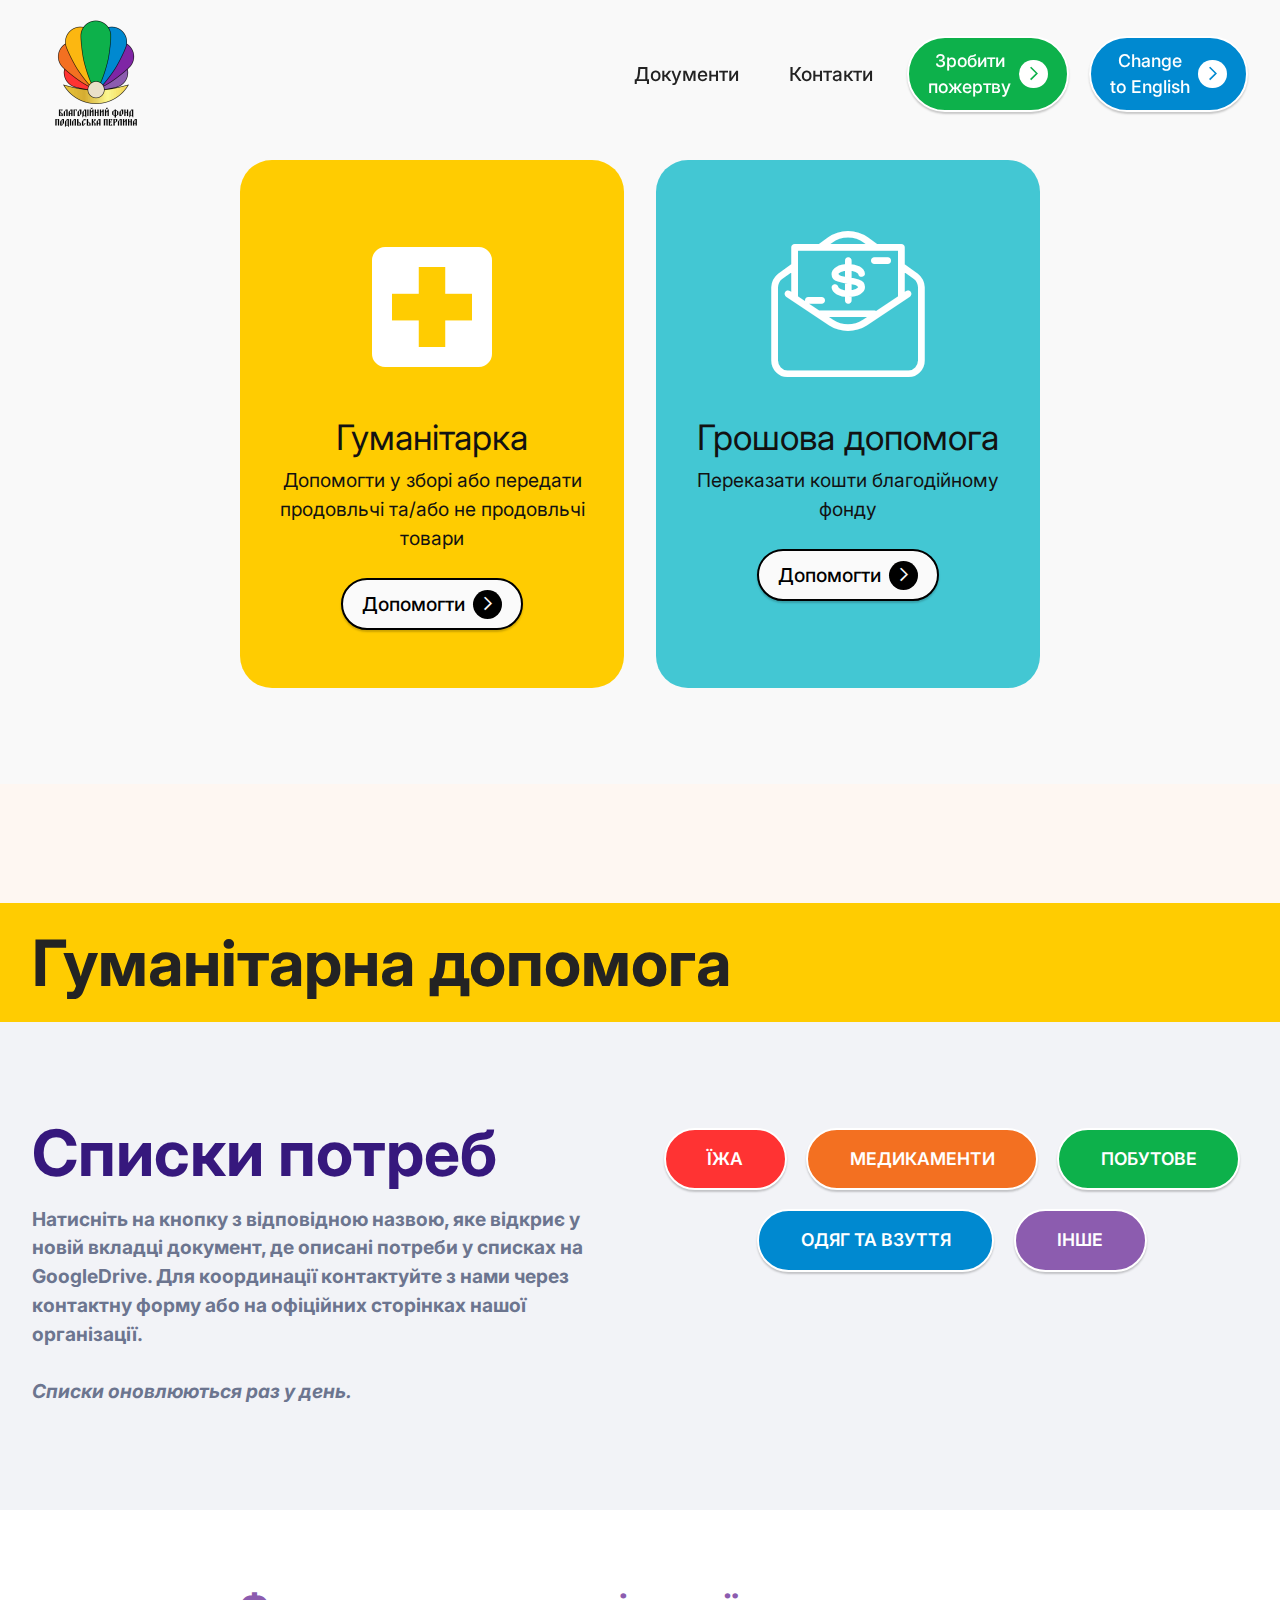
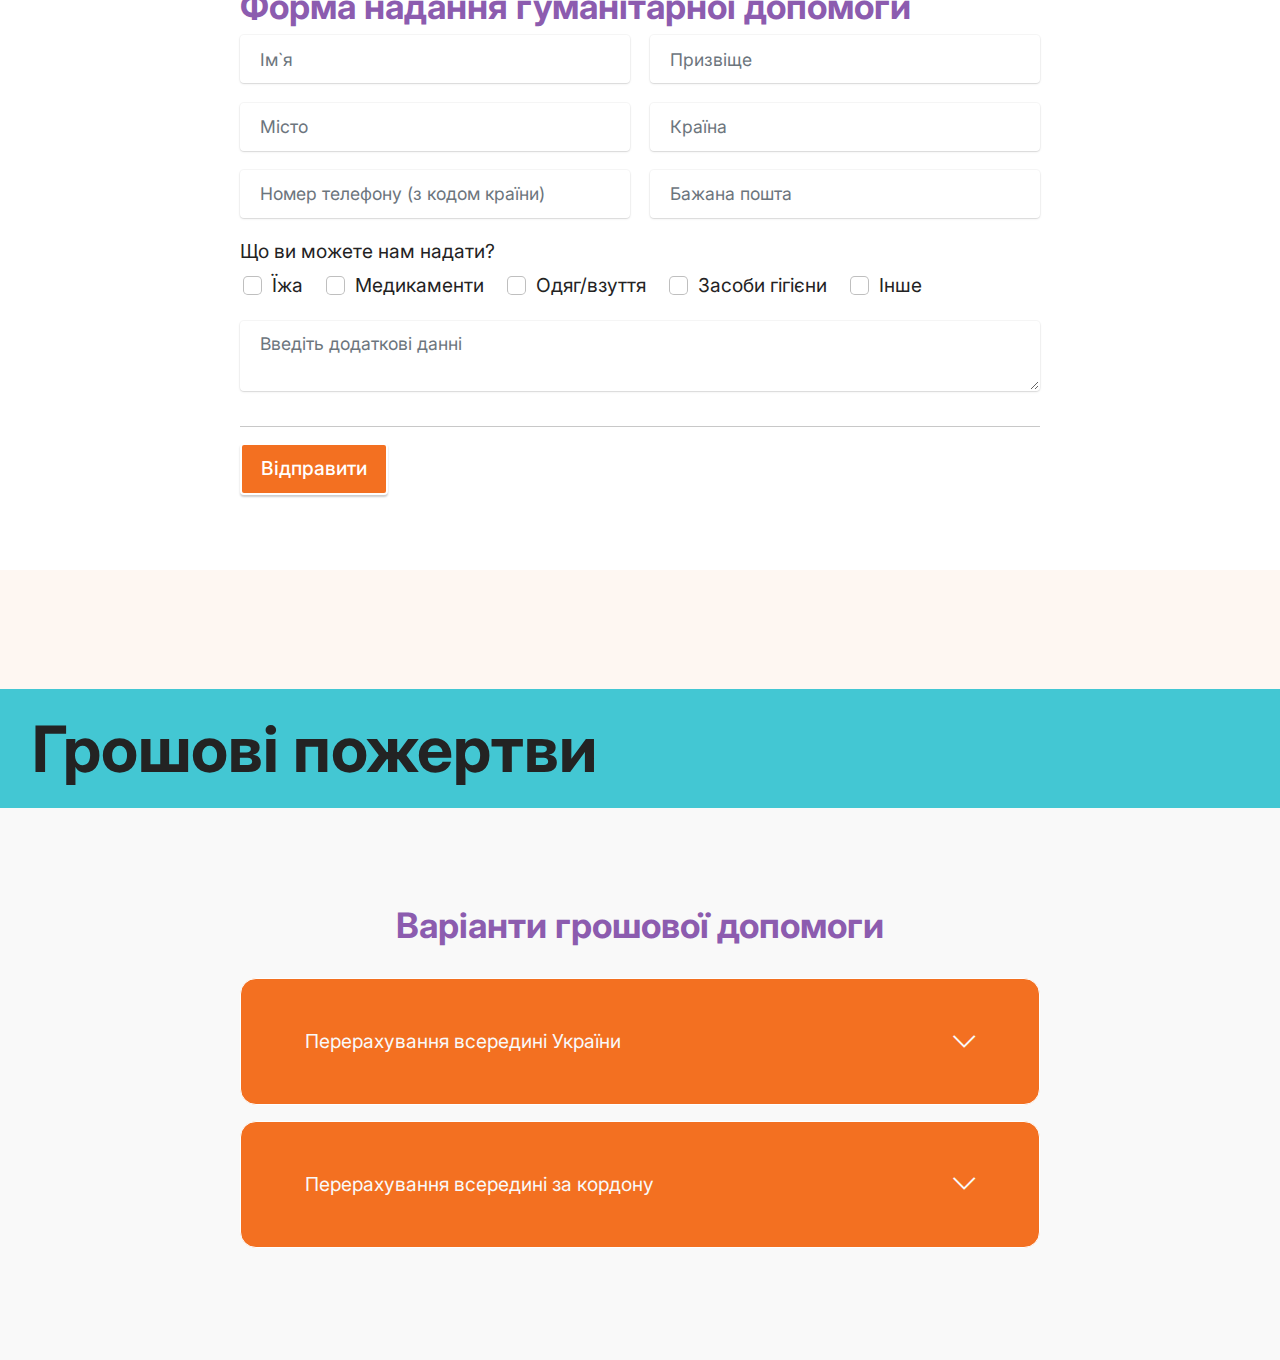
==== commit 3f6802ad: "create github pages" ====
--- a/page1.html
+++ b/page1.html
@@ -18,6 +18,7 @@
   <link rel="stylesheet" href="assets/web/assets/mobirise-icons2/mobirise2.css">
   <link rel="stylesheet" href="assets/Material-Design-Icons/css/material.css">
   <link rel="stylesheet" href="assets/icon54/style.css">
+  <link rel="stylesheet" href="assets/web/assets/mobirise-icons/mobirise-icons.css">
   <link rel="stylesheet" href="assets/bootstrap/css/bootstrap.min.css">
   <link rel="stylesheet" href="assets/bootstrap/css/bootstrap-grid.min.css">
   <link rel="stylesheet" href="assets/bootstrap/css/bootstrap-reboot.min.css">
@@ -59,7 +60,7 @@
                 <ul class="navbar-nav nav-dropdown" data-app-modern-menu="true"><li class="nav-item"><a class="nav-link link text-black text-primary display-7" href="index.html#contacts02-6">Документи</a>
                     </li><li class="nav-item"><a class="nav-link link text-black text-primary display-7" href="index.html">Контакти</a></li></ul>
                 
-                <div class="navbar-buttons align-right mbr-section-btn"><a class="btn btn-info display-4" href="page1.html#top"><span class="mobi-mbri mobi-mbri-arrow-next mbr-iconfont mbr-iconfont-btn"></span>Зробити <br>пожертву</a> <a class="btn btn-warning display-4" href="#"><span class="mobi-mbri mobi-mbri-arrow-next mbr-iconfont mbr-iconfont-btn"></span>Change <br>language</a></div>
+                <div class="navbar-buttons align-right mbr-section-btn"><a class="btn btn-info display-4" href="page1.html#top"><span class="mobi-mbri mobi-mbri-arrow-next mbr-iconfont mbr-iconfont-btn"></span>Зробити <br>пожертву</a> <a class="btn btn-warning display-4" href="#"><span class="mobi-mbri mobi-mbri-arrow-next mbr-iconfont mbr-iconfont-btn"></span>Change <br>to English<br></a></div>
             </div>
         </div>
     </nav>
@@ -162,7 +163,7 @@
         <div class="row">
             <div class="col-lg-8 mx-auto mbr-form" data-form-type="formoid">
 <!--Formbuilder Form-->
-<form action="https://mobirise.eu/" method="POST" class="mbr-form form-with-styler" data-form-title="HumanitarnaDopomoga"><input type="hidden" name="email" data-form-email="true" value="2bhQsGWgy21/adwQvTjBlpwGAQWY9KUEXMTEbfEfE3HYlr9jlhUGuZQUWdmT2DyfSNOU6PJ7tnDgCfJDgx7YR63k6fGGCszf20hIhl6YXCj2AbDBjR1xTj4RRVW/jTuK.yleTlwChDLpZSn/tc0/uFiON4/lZo7OaVajv/bq7+6s24Rf4b2pmg2c4R/FrAOfHh/VVBa8eZv5k9qsq65S9CguYFyOHt4yuozDpJKfjDIMpIqbeoih6f1pYstpIg8TA">
+<form action="https://mobirise.eu/" method="POST" class="mbr-form form-with-styler" data-form-title="HumanitarnaDopomoga"><input type="hidden" name="email" data-form-email="true" value="bAnYhBXLEdEzXbCeOwWXvPyjIZsKChnyhU0tQu8hdtkcXyz+w4E0yRB/rIAAJca6hBvdgm30xxoygn8pOzZz+zZFSmzNudr+aC9At2wcsUarpo33D8bDWphcvOopOg8E.KHz+dIZNu6eTuSbY0S42PRg0Q4ScvA2hfs11MsiZa8J1Ix4bswD++XsScrJvtHKnKbGeM8vmk19S1yJDje/VzLUG+biK5UURENmYj6Z+HB9dCyg55hWpeotgmgZ4GSfN">
 <div class="form-row">
 <div hidden="hidden" data-form-alert="" class="alert alert-success col-12">Дякуємо за бажання співпрацювати! Ми відповімо щойно наші руки дійдуть до пошти!</div>
 <div hidden="hidden" data-form-alert-danger="" class="alert alert-danger col-12">Oops...! some problem!</div>
@@ -232,16 +233,66 @@
     </div>
 </section>
 
-
-
-
-
 <section data-bs-version="5.1" class="content2 cid-t0g6Ig52nd" id="content2-a">
     
     <div class="container">
         <div class="row justify-content-center">
             <div class="col-md-12 col-lg-12">
                 <h3 class="mbr-section-title mbr-fonts-style display-2"><strong>Грошові пожертви</strong></h3>
+            </div>
+        </div>
+    </div>
+</section>
+
+<section data-bs-version="5.1" class="list1 cid-t0l2d1lqtg" id="list01-f">
+
+    
+
+    
+    <div class="container">
+        <div class="row justify-content-center">
+            <div class="col-12 col-md-8">
+                <div class="mbr-section-head align-center mb-4">
+                    <h3 class="mbr-section-title mb-0 mbr-fonts-style display-5"><strong>Варіанти грошової допомоги</strong></h3>
+                    
+                </div>
+                <div id="bootstrap-accordion_16" class="panel-group accordionStyles accordion" role="tablist" aria-multiselectable="true">
+                    <div class="card mb-3">
+                        <div class="card-header" role="tab" id="headingOne">
+                            <a role="button" class="panel-title collapsed" data-toggle="collapse" data-bs-toggle="collapse" data-core="" href="#collapse1_16" aria-expanded="false" aria-controls="collapse1">
+                                <h6 class="panel-title-edit mbr-fonts-style mb-0 display-7">Перерахування всередині України</h6>
+                                <span class="sign mbr-iconfont mbri-arrow-down"></span>
+                            </a>
+                        </div>
+                        <div id="collapse1_16" class="panel-collapse noScroll collapse" role="tabpanel" aria-labelledby="headingOne" data-parent="#accordion" data-bs-parent="#bootstrap-accordion_16">
+                            <div class="panel-body">
+                                <p class="mbr-fonts-style panel-text display-4">Перерахування за реквізитами на УкрГаз Банк</p>
+                            </div>
+                        </div>
+                    </div>
+                    <div class="card mb-3">
+                        <div class="card-header" role="tab" id="headingOne">
+                            <a role="button" class="panel-title collapsed" data-toggle="collapse" data-bs-toggle="collapse" data-core="" href="#collapse2_16" aria-expanded="false" aria-controls="collapse2">
+                                <h6 class="panel-title-edit mbr-fonts-style mb-0 display-7">Перерахування всередині за кордону</h6>
+                                <span class="sign mbr-iconfont mbri-arrow-down"></span>
+                            </a>
+                        </div>
+                        <div id="collapse2_16" class="panel-collapse noScroll collapse" role="tabpanel" aria-labelledby="headingOne" data-parent="#accordion" data-bs-parent="#bootstrap-accordion_16">
+                            <div class="panel-body">
+                                <p class="mbr-fonts-style panel-text display-4">
+                                    Lorem ipsum dolor sit amet, consectetur adipiscing elit. Vestibulum sapien massa,
+                                    imperdiet et elit ac, ultrices vestibulum velit. Praesent viverra ipsum a
+                                    sollicitudin tempor. Ut gravida eu nibh non gravida. Aenean vel ex vulputate, porta
+                                    diam ut, tempus velit. Nulla dignissim, justo ac blandit pellentesque, lectus sapien
+                                    sagittis sapien, facilisis porttitor dolor velit eu odio.</p>
+                            </div>
+                        </div>
+                    </div>
+                    
+                    
+                    
+                    
+                </div>
             </div>
         </div>
     </div>
@@ -252,6 +303,7 @@
   <script src="assets/smoothscroll/smooth-scroll.js"></script>
   <script src="assets/ytplayer/index.js"></script>
   <script src="assets/dropdown/js/navbar-dropdown.js"></script>
+  <script src="assets/mbr-switch-arrow/mbr-switch-arrow.js"></script>
   <script src="assets/theme/js/script.js"></script>
   <script src="assets/formoid.min.js"></script>
   
--- a/assets/web/assets/mobirise-icons/mobirise-icons.css
+++ b/assets/web/assets/mobirise-icons/mobirise-icons.css
@@ -0,0 +1,477 @@
+@font-face {
+  font-family: 'MobiriseIcons';
+  src:  url('mobirise-icons.eot?spat4u');
+  src:  url('mobirise-icons.eot?spat4u#iefix') format('embedded-opentype'),
+    url('mobirise-icons.ttf?spat4u') format('truetype'),
+    url('mobirise-icons.woff?spat4u') format('woff'),
+    url('mobirise-icons.svg?spat4u#MobiriseIcons') format('svg');
+  font-weight: normal;
+  font-style: normal;
+  font-display: swap;
+}
+
+[class^="mbri-"], [class*=" mbri-"] {
+  /* use !important to prevent issues with browser extensions that change fonts */
+  font-family: MobiriseIcons !important;
+  speak: none;
+  font-style: normal;
+  font-weight: normal;
+  font-variant: normal;
+  text-transform: none;
+  line-height: 1;
+
+  /* Better Font Rendering =========== */
+  -webkit-font-smoothing: antialiased;
+  -moz-osx-font-smoothing: grayscale;
+}
+
+.mbri-add-submenu:before {
+  content: "\e900";
+}
+.mbri-alert:before {
+  content: "\e901";
+}
+.mbri-align-center:before {
+  content: "\e902";
+}
+.mbri-align-justify:before {
+  content: "\e903";
+}
+.mbri-align-left:before {
+  content: "\e904";
+}
+.mbri-align-right:before {
+  content: "\e905";
+}
+.mbri-android:before {
+  content: "\e906";
+}
+.mbri-apple:before {
+  content: "\e907";
+}
+.mbri-arrow-down:before {
+  content: "\e908";
+}
+.mbri-arrow-next:before {
+  content: "\e909";
+}
+.mbri-arrow-prev:before {
+  content: "\e90a";
+}
+.mbri-arrow-up:before {
+  content: "\e90b";
+}
+.mbri-bold:before {
+  content: "\e90c";
+}
+.mbri-bookmark:before {
+  content: "\e90d";
+}
+.mbri-bootstrap:before {
+  content: "\e90e";
+}
+.mbri-briefcase:before {
+  content: "\e90f";
+}
+.mbri-browse:before {
+  content: "\e910";
+}
+.mbri-bulleted-list:before {
+  content: "\e911";
+}
+.mbri-calendar:before {
+  content: "\e912";
+}
+.mbri-camera:before {
+  content: "\e913";
+}
+.mbri-cart-add:before {
+  content: "\e914";
+}
+.mbri-cart-full:before {
+  content: "\e915";
+}
+.mbri-cash:before {
+  content: "\e916";
+}
+.mbri-change-style:before {
+  content: "\e917";
+}
+.mbri-chat:before {
+  content: "\e918";
+}
+.mbri-clock:before {
+  content: "\e919";
+}
+.mbri-close:before {
+  content: "\e91a";
+}
+.mbri-cloud:before {
+  content: "\e91b";
+}
+.mbri-code:before {
+  content: "\e91c";
+}
+.mbri-contact-form:before {
+  content: "\e91d";
+}
+.mbri-credit-card:before {
+  content: "\e91e";
+}
+.mbri-cursor-click:before {
+  content: "\e91f";
+}
+.mbri-cust-feedback:before {
+  content: "\e920";
+}
+.mbri-database:before {
+  content: "\e921";
+}
+.mbri-delivery:before {
+  content: "\e922";
+}
+.mbri-desktop:before {
+  content: "\e923";
+}
+.mbri-devices:before {
+  content: "\e924";
+}
+.mbri-down:before {
+  content: "\e925";
+}
+.mbri-download:before {
+  content: "\e989";
+}
+.mbri-drag-n-drop:before {
+  content: "\e927";
+}
+.mbri-drag-n-drop2:before {
+  content: "\e928";
+}
+.mbri-edit:before {
+  content: "\e929";
+}
+.mbri-edit2:before {
+  content: "\e92a";
+}
+.mbri-error:before {
+  content: "\e92b";
+}
+.mbri-extension:before {
+  content: "\e92c";
+}
+.mbri-features:before {
+  content: "\e92d";
+}
+.mbri-file:before {
+  content: "\e92e";
+}
+.mbri-flag:before {
+  content: "\e92f";
+}
+.mbri-folder:before {
+  content: "\e930";
+}
+.mbri-gift:before {
+  content: "\e931";
+}
+.mbri-github:before {
+  content: "\e932";
+}
+.mbri-globe:before {
+  content: "\e933";
+}
+.mbri-globe-2:before {
+  content: "\e934";
+}
+.mbri-growing-chart:before {
+  content: "\e935";
+}
+.mbri-hearth:before {
+  content: "\e936";
+}
+.mbri-help:before {
+  content: "\e937";
+}
+.mbri-home:before {
+  content: "\e938";
+}
+.mbri-hot-cup:before {
+  content: "\e939";
+}
+.mbri-idea:before {
+  content: "\e93a";
+}
+.mbri-image-gallery:before {
+  content: "\e93b";
+}
+.mbri-image-slider:before {
+  content: "\e93c";
+}
+.mbri-info:before {
+  content: "\e93d";
+}
+.mbri-italic:before {
+  content: "\e93e";
+}
+.mbri-key:before {
+  content: "\e93f";
+}
+.mbri-laptop:before {
+  content: "\e940";
+}
+.mbri-layers:before {
+  content: "\e941";
+}
+.mbri-left-right:before {
+  content: "\e942";
+}
+.mbri-left:before {
+  content: "\e943";
+}
+.mbri-letter:before {
+  content: "\e944";
+}
+.mbri-like:before {
+  content: "\e945";
+}
+.mbri-link:before {
+  content: "\e946";
+}
+.mbri-lock:before {
+  content: "\e947";
+}
+.mbri-login:before {
+  content: "\e948";
+}
+.mbri-logout:before {
+  content: "\e949";
+}
+.mbri-magic-stick:before {
+  content: "\e94a";
+}
+.mbri-map-pin:before {
+  content: "\e94b";
+}
+.mbri-menu:before {
+  content: "\e94c";
+}
+.mbri-mobile:before {
+  content: "\e94d";
+}
+.mbri-mobile2:before {
+  content: "\e94e";
+}
+.mbri-mobirise:before {
+  content: "\e94f";
+}
+.mbri-more-horizontal:before {
+  content: "\e950";
+}
+.mbri-more-vertical:before {
+  content: "\e951";
+}
+.mbri-music:before {
+  content: "\e952";
+}
+.mbri-new-file:before {
+  content: "\e953";
+}
+.mbri-numbered-list:before {
+  content: "\e954";
+}
+.mbri-opened-folder:before {
+  content: "\e955";
+}
+.mbri-pages:before {
+  content: "\e956";
+}
+.mbri-paper-plane:before {
+  content: "\e957";
+}
+.mbri-paperclip:before {
+  content: "\e958";
+}
+.mbri-photo:before {
+  content: "\e959";
+}
+.mbri-photos:before {
+  content: "\e95a";
+}
+.mbri-pin:before {
+  content: "\e95b";
+}
+.mbri-play:before {
+  content: "\e95c";
+}
+.mbri-plus:before {
+  content: "\e95d";
+}
+.mbri-preview:before {
+  content: "\e95e";
+}
+.mbri-print:before {
+  content: "\e95f";
+}
+.mbri-protect:before {
+  content: "\e960";
+}
+.mbri-question:before {
+  content: "\e961";
+}
+.mbri-quote-left:before {
+  content: "\e962";
+}
+.mbri-quote-right:before {
+  content: "\e963";
+}
+.mbri-refresh:before {
+  content: "\e964";
+}
+.mbri-responsive:before {
+  content: "\e965";
+}
+.mbri-right:before {
+  content: "\e966";
+}
+.mbri-rocket:before {
+  content: "\e967";
+}
+.mbri-sad-face:before {
+  content: "\e968";
+}
+.mbri-sale:before {
+  content: "\e969";
+}
+.mbri-save:before {
+  content: "\e96a";
+}
+.mbri-search:before {
+  content: "\e96b";
+}
+.mbri-setting:before {
+  content: "\e96c";
+}
+.mbri-setting2:before {
+  content: "\e96d";
+}
+.mbri-setting3:before {
+  content: "\e96e";
+}
+.mbri-share:before {
+  content: "\e96f";
+}
+.mbri-shopping-bag:before {
+  content: "\e970";
+}
+.mbri-shopping-basket:before {
+  content: "\e971";
+}
+.mbri-shopping-cart:before {
+  content: "\e972";
+}
+.mbri-sites:before {
+  content: "\e973";
+}
+.mbri-smile-face:before {
+  content: "\e974";
+}
+.mbri-speed:before {
+  content: "\e975";
+}
+.mbri-star:before {
+  content: "\e976";
+}
+.mbri-success:before {
+  content: "\e977";
+}
+.mbri-sun:before {
+  content: "\e978";
+}
+.mbri-sun2:before {
+  content: "\e979";
+}
+.mbri-tablet:before {
+  content: "\e97a";
+}
+.mbri-tablet-vertical:before {
+  content: "\e97b";
+}
+.mbri-target:before {
+  content: "\e97c";
+}
+.mbri-timer:before {
+  content: "\e97d";
+}
+.mbri-to-ftp:before {
+  content: "\e97e";
+}
+.mbri-to-local-drive:before {
+  content: "\e97f";
+}
+.mbri-touch-swipe:before {
+  content: "\e980";
+}
+.mbri-touch:before {
+  content: "\e981";
+}
+.mbri-trash:before {
+  content: "\e982";
+}
+.mbri-underline:before {
+  content: "\e983";
+}
+.mbri-unlink:before {
+  content: "\e984";
+}
+.mbri-unlock:before {
+  content: "\e985";
+}
+.mbri-up-down:before {
+  content: "\e986";
+}
+.mbri-up:before {
+  content: "\e987";
+}
+.mbri-update:before {
+  content: "\e988";
+}
+.mbri-upload:before {
+ content: "\e926"; 
+}
+.mbri-user:before {
+  content: "\e98a";
+}
+.mbri-user2:before {
+  content: "\e98b";
+}
+.mbri-users:before {
+  content: "\e98c";
+}
+.mbri-video:before {
+  content: "\e98d";
+}
+.mbri-video-play:before {
+  content: "\e98e";
+}
+.mbri-watch:before {
+  content: "\e98f";
+}
+.mbri-website-theme:before {
+  content: "\e990";
+}
+.mbri-wifi:before {
+  content: "\e991";
+}
+.mbri-windows:before {
+  content: "\e992";
+}
+.mbri-zoom-out:before {
+  content: "\e993";
+}
+.mbri-redo:before {
+  content: "\e994";
+}
+.mbri-undo:before {
+  content: "\e995";
+}
--- a/assets/mobirise/css/mbr-additional.css
+++ b/assets/mobirise/css/mbr-additional.css
@@ -1437,7 +1437,8 @@
 }
 .cid-sHbXGehoLR .mbr-text,
 .cid-sHbXGehoLR .mbr-section-btn {
-  color: #696969;
+  color: #353535;
+  text-align: left;
 }
 .cid-sHbXGehoLR .mbr-section-title {
   color: #8c5caf;
@@ -2088,8 +2089,8 @@
   text-align: center;
 }
 .cid-t0g6HzKvQ7 {
-  padding-top: 4rem;
-  padding-bottom: 4rem;
+  padding-top: 9rem;
+  padding-bottom: 1rem;
   background: linear-gradient(to bottom, #fef7f2 50%, #ffcc01 50%);
 }
 @media (min-width: 1400px) {
@@ -2126,8 +2127,8 @@
   color: #8c5caf;
 }
 .cid-t0g6Ig52nd {
-  padding-top: 4rem;
-  padding-bottom: 4rem;
+  padding-top: 9rem;
+  padding-bottom: 1rem;
   background: linear-gradient(to bottom, #fef7f2 50%, #43c7d3 50%);
 }
 @media (min-width: 1400px) {
@@ -2135,3 +2136,57 @@
     max-width: 1162px;
   }
 }
+.cid-t0l2d1lqtg {
+  padding-top: 6rem;
+  padding-bottom: 6rem;
+  background-color: #f9f9f9;
+}
+.cid-t0l2d1lqtg .mbr-iconfont {
+  font-size: 1.4rem !important;
+  font-family: 'Moririse2' !important;
+  color: currentColor;
+  margin-left: 1rem;
+}
+.cid-t0l2d1lqtg .panel-group {
+  border: none;
+}
+.cid-t0l2d1lqtg .card-header {
+  border: none;
+}
+.cid-t0l2d1lqtg .card {
+  background: #f37021;
+  border: 1px solid #ffffff;
+  padding: 2rem 4rem;
+  border-radius: 1rem;
+}
+@media (max-width: 767px) {
+  .cid-t0l2d1lqtg .card {
+    padding: 0 1rem;
+  }
+}
+.cid-t0l2d1lqtg .panel-title {
+  display: flex;
+  align-items: center;
+  justify-content: space-between;
+}
+.cid-t0l2d1lqtg .panel-body,
+.cid-t0l2d1lqtg .card-header {
+  padding: 1rem 0;
+}
+.cid-t0l2d1lqtg .panel-title-edit {
+  color: #000000;
+}
+.cid-t0l2d1lqtg .card .card-header {
+  background-color: transparent;
+  margin-bottom: 0;
+}
+.cid-t0l2d1lqtg .panel-title-edit,
+.cid-t0l2d1lqtg .mbr-iconfont {
+  color: #f9f9f9;
+}
+.cid-t0l2d1lqtg .panel-text {
+  color: #ffffff;
+}
+.cid-t0l2d1lqtg H3 {
+  color: #8c5caf;
+}
--- a/assets/mobirise/css/mbr-additional.css
+++ b/assets/mobirise/css/mbr-additional.css
@@ -1437,7 +1437,8 @@
 }
 .cid-sHbXGehoLR .mbr-text,
 .cid-sHbXGehoLR .mbr-section-btn {
-  color: #696969;
+  color: #353535;
+  text-align: left;
 }
 .cid-sHbXGehoLR .mbr-section-title {
   color: #8c5caf;
@@ -2088,8 +2089,8 @@
   text-align: center;
 }
 .cid-t0g6HzKvQ7 {
-  padding-top: 4rem;
-  padding-bottom: 4rem;
+  padding-top: 9rem;
+  padding-bottom: 1rem;
   background: linear-gradient(to bottom, #fef7f2 50%, #ffcc01 50%);
 }
 @media (min-width: 1400px) {
@@ -2126,8 +2127,8 @@
   color: #8c5caf;
 }
 .cid-t0g6Ig52nd {
-  padding-top: 4rem;
-  padding-bottom: 4rem;
+  padding-top: 9rem;
+  padding-bottom: 1rem;
   background: linear-gradient(to bottom, #fef7f2 50%, #43c7d3 50%);
 }
 @media (min-width: 1400px) {
@@ -2135,3 +2136,57 @@
     max-width: 1162px;
   }
 }
+.cid-t0l2d1lqtg {
+  padding-top: 6rem;
+  padding-bottom: 6rem;
+  background-color: #f9f9f9;
+}
+.cid-t0l2d1lqtg .mbr-iconfont {
+  font-size: 1.4rem !important;
+  font-family: 'Moririse2' !important;
+  color: currentColor;
+  margin-left: 1rem;
+}
+.cid-t0l2d1lqtg .panel-group {
+  border: none;
+}
+.cid-t0l2d1lqtg .card-header {
+  border: none;
+}
+.cid-t0l2d1lqtg .card {
+  background: #f37021;
+  border: 1px solid #ffffff;
+  padding: 2rem 4rem;
+  border-radius: 1rem;
+}
+@media (max-width: 767px) {
+  .cid-t0l2d1lqtg .card {
+    padding: 0 1rem;
+  }
+}
+.cid-t0l2d1lqtg .panel-title {
+  display: flex;
+  align-items: center;
+  justify-content: space-between;
+}
+.cid-t0l2d1lqtg .panel-body,
+.cid-t0l2d1lqtg .card-header {
+  padding: 1rem 0;
+}
+.cid-t0l2d1lqtg .panel-title-edit {
+  color: #000000;
+}
+.cid-t0l2d1lqtg .card .card-header {
+  background-color: transparent;
+  margin-bottom: 0;
+}
+.cid-t0l2d1lqtg .panel-title-edit,
+.cid-t0l2d1lqtg .mbr-iconfont {
+  color: #f9f9f9;
+}
+.cid-t0l2d1lqtg .panel-text {
+  color: #ffffff;
+}
+.cid-t0l2d1lqtg H3 {
+  color: #8c5caf;
+}
